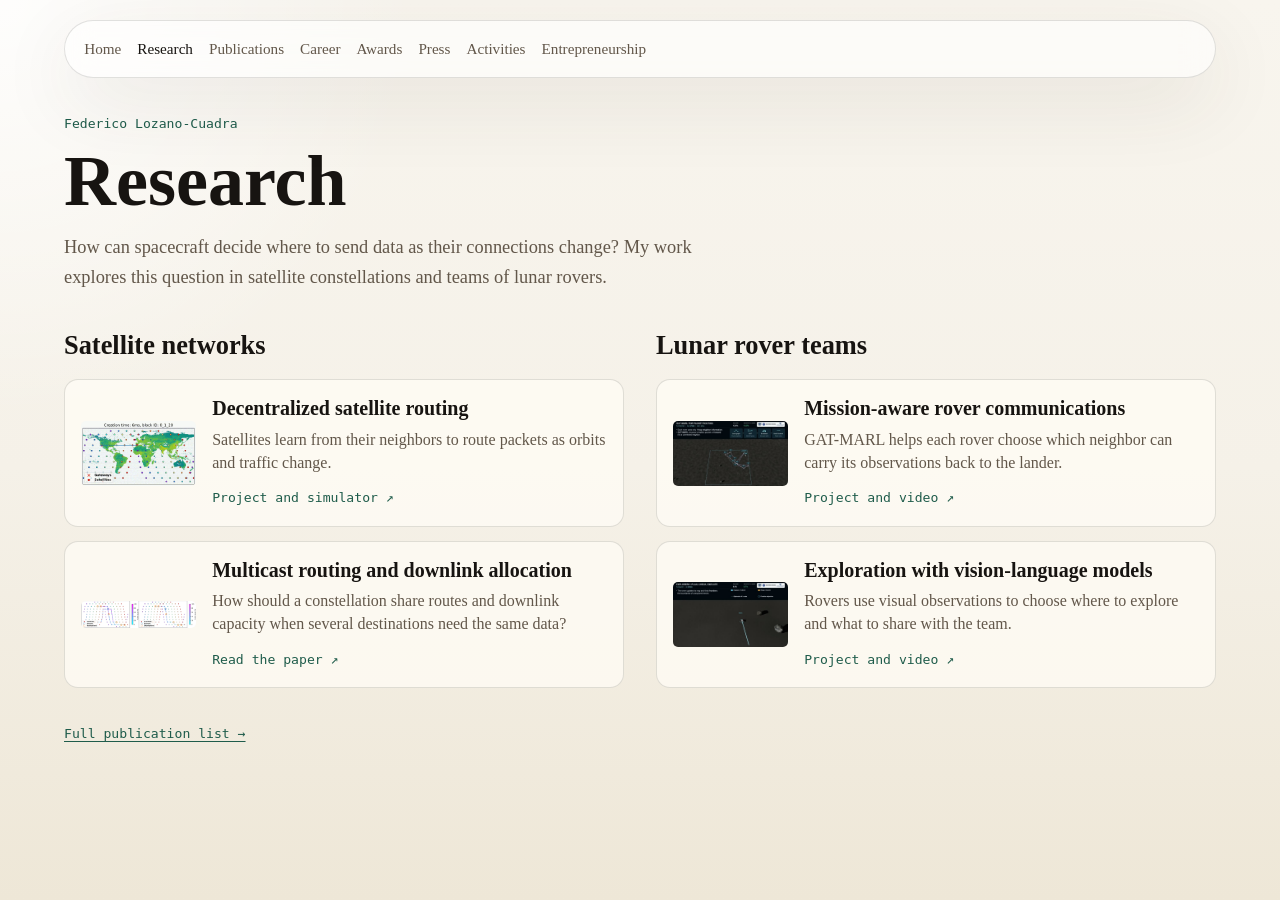
==== research/index.html @ 4770e58c "Publish a research overview linking satellite and lunar rover projects" ====
<!doctype html>
<html lang="en">
  <head>
    <meta charset="utf-8">
    <meta name="viewport" content="width=device-width, initial-scale=1">
    <title>Research · Federico Lozano-Cuadra</title>
    <meta name="description" content="Satellite routing and autonomous lunar rover exploration. Explore research projects, mission demonstrations, and papers by Federico Lozano-Cuadra and collaborators.">
    <link rel="icon" href="../resources/favicon.svg" type="image/svg+xml">
    <link rel="stylesheet" href="../styles.css">
    <link rel="stylesheet" href="research.css">
  </head>
  <body>
    <div class="page-shell">
      <header class="site-header">
        <nav class="site-nav" aria-label="Primary navigation">
          <a href="../">Home</a>
          <a href="./" aria-current="page">Research</a>
          <a href="../#publications">Publications</a>
          <a href="../career.html">Career</a>
          <a href="../awards.html">Awards</a>
          <a href="../press.html">Press</a>
          <a href="../activities.html">Activities</a>
          <a href="../entrepreneurship.html">Entrepreneurship</a>
        </nav>
      </header>
      <main class="overview">
        <header class="overview-heading">
          <a class="byline" href="../">Federico Lozano-Cuadra</a>
          <h1>Research</h1>
          <p>How can spacecraft decide where to send data as their connections change? My work explores this question in satellite constellations and teams of lunar rovers.</p>
        </header>
        <div class="topics">
          <section aria-labelledby="satellite-networks">
            <h2 id="satellite-networks">Satellite networks</h2>
            <ul class="projects">
              <li>
                <a class="project" href="tcom/">
                  <img src="tcom/assets/poster.jpg" alt="">
                  <div>
                    <h3>Decentralized satellite routing</h3>
                    <p>Satellites learn from their neighbors to route packets as orbits and traffic change.</p>
                    <span class="destination">Project and simulator <span aria-hidden="true">↗</span></span>
                  </div>
                </a>
              </li>
              <li>
                <a class="project" href="https://onlinelibrary.wiley.com/doi/abs/10.1002/sat.70086">
                  <img src="../resources/research/multicast-shortest-path-vs-steiner-tree.png" alt="">
                  <div>
                    <h3>Multicast routing and downlink allocation</h3>
                    <p>How should a constellation share routes and downlink capacity when several destinations need the same data?</p>
                    <span class="destination">Read the paper <span aria-hidden="true">↗</span></span>
                  </div>
                </a>
              </li>
            </ul>
          </section>
          <section aria-labelledby="lunar-rovers">
            <h2 id="lunar-rovers">Lunar rover teams</h2>
            <ul class="projects">
              <li>
                <a class="project" href="gatmarl/">
                  <img src="routing.jpg" alt="">
                  <div>
                    <h3>Mission-aware rover communications</h3>
                    <p>GAT-MARL helps each rover choose which neighbor can carry its observations back to the lander.</p>
                    <span class="destination">Project and video <span aria-hidden="true">↗</span></span>
                  </div>
                </a>
              </li>
              <li>
                <a class="project" href="fms/">
                  <img src="fms.jpg" alt="">
                  <div>
                    <h3>Exploration with vision-language models</h3>
                    <p>Rovers use visual observations to choose where to explore and what to share with the team.</p>
                    <span class="destination">Project and video <span aria-hidden="true">↗</span></span>
                  </div>
                </a>
              </li>
            </ul>
          </section>
        </div>
        <footer><a href="../#publications">Full publication list →</a></footer>
      </main>
    </div>
  </body>
</html>
---- styles.css ----
:root {
  --bg: #f5f1e8;
  --bg-soft: rgba(255, 255, 255, 0.56);
  --panel: rgba(255, 252, 246, 0.74);
  --line: rgba(47, 42, 35, 0.14);
  --text: #171411;
  --muted: #62574a;
  --accent: #1f5c4b;
  --accent-soft: rgba(31, 92, 75, 0.1);
  --shadow: 0 24px 80px rgba(72, 59, 42, 0.09);
  --radius: 28px;
  --content-width: 72rem;
  --timeline-logo-size: 5.25rem;
  --timeline-logo-gap: 0.5rem;
  --timeline-date-width: calc(var(--timeline-logo-size) * 2 + var(--timeline-logo-gap));
}

*,
*::before,
*::after {
  box-sizing: border-box;
}

html {
  scroll-behavior: smooth;
}

body {
  margin: 0;
  min-height: 100vh;
  background:
    radial-gradient(circle at top left, rgba(255, 255, 255, 0.85), transparent 26rem),
    linear-gradient(180deg, #f8f5ee 0%, var(--bg) 52%, #eee7d7 100%);
  color: var(--text);
  font-family: "Iowan Old Style", "Palatino Linotype", "URW Palladio L",
    "Book Antiqua", Georgia, serif;
  line-height: 1.6;
}

a {
  color: inherit;
  text-decoration: none;
}

p,
h1,
h2,
h3,
ul {
  margin: 0;
}

ul {
  padding: 0;
  list-style: none;
}

.ambient {
  position: fixed;
  border-radius: 999px;
  filter: blur(10px);
  opacity: 0.55;
  pointer-events: none;
  z-index: 0;
}

.ambient-left {
  top: 5rem;
  left: -6rem;
  width: 16rem;
  height: 16rem;
  background: rgba(31, 92, 75, 0.16);
}

.ambient-right {
  right: -6rem;
  bottom: 8rem;
  width: 20rem;
  height: 20rem;
  background: rgba(215, 166, 97, 0.18);
}

.page-shell {
  position: relative;
  z-index: 1;
  width: min(calc(100% - 2rem), var(--content-width));
  margin: 0 auto;
  padding: 1.25rem 0 3rem;
}

.site-header,
.site-footer,
.panel,
.card {
  backdrop-filter: blur(14px);
}

.site-header {
  display: flex;
  flex-wrap: wrap;
  align-items: center;
  justify-content: space-between;
  gap: 1rem;
  margin-bottom: 2rem;
  padding: 1rem 1.2rem;
  background: var(--bg-soft);
  border: 1px solid var(--line);
  border-radius: 999px;
  box-shadow: var(--shadow);
  animation: rise 600ms ease both;
}

.site-nav {
  display: flex;
  flex-wrap: wrap;
  gap: 1rem;
  color: var(--muted);
  font-size: 0.95rem;
  flex-shrink: 0;
}

.site-nav a,
.card a,
.link-list a,
.back-link {
  position: relative;
}

.site-nav a[aria-current="page"] {
  color: var(--text);
}

.site-nav a::after,
.card a::after,
.link-list a::after,
.back-link::after {
  content: "";
  position: absolute;
  left: 0;
  bottom: -0.1rem;
  width: 100%;
  height: 1px;
  background: currentColor;
  transform: scaleX(0);
  transform-origin: left;
  transition: transform 180ms ease;
}

.site-nav a:hover::after,
.card a:hover::after,
.link-list a:hover::after,
.back-link:hover::after {
  transform: scaleX(1);
}

main {
  display: grid;
  gap: 1.5rem;
}

.hero,
.panel,
.card,
.site-footer {
  border: 1px solid var(--line);
  border-radius: var(--radius);
  box-shadow: var(--shadow);
}

.hero {
  padding: 0;
  overflow: hidden;
  background: rgba(255, 252, 246, 0.92);
  animation: rise 720ms ease both;
}

.hero-banner {
  display: block;
  width: 100%;
  height: clamp(14rem, 48vh, 26rem);
  background-image: url("background.jpg");
  background-position: center center;
  background-repeat: no-repeat;
  background-size: cover;
  background-attachment: fixed;
}

.hero-identity {
  position: relative;
  z-index: 2;
  width: 100%;
  margin-top: clamp(-6.5rem, -15vh, -4.5rem);
  padding: clamp(3.5rem, 9vh, 5.5rem) clamp(2rem, 6vw, 5rem)
    clamp(0.75rem, 2vw, 1rem);
  background: linear-gradient(
    to bottom,
    rgba(255, 252, 246, 0) 0%,
    rgba(255, 252, 246, 0.55) 22%,
    rgba(255, 251, 245, 0.92) 58%,
    rgba(255, 252, 246, 0.98) 100%
  );
}

.hero-identity h1 {
  max-width: 52rem;
  text-shadow: 0 1px 18px rgba(255, 252, 246, 0.75);
}

.hero-identity .hero-subtitle {
  max-width: none;
  text-shadow: 0 1px 18px rgba(255, 252, 246, 0.75);
}

.hero-body {
  padding: 0 clamp(2rem, 6vw, 5rem) clamp(2rem, 6vw, 5rem);
  background:
    linear-gradient(135deg, rgba(255, 255, 255, 0.96), rgba(255, 249, 238, 0.94)),
    rgba(255, 252, 246, 0.98);
}


.eyebrow,
.section-label {
  margin-bottom: 0.9rem;
  color: var(--accent);
  font-family: "IBM Plex Mono", "SFMono-Regular", Consolas, monospace;
  font-size: 0.82rem;
  letter-spacing: 0.08em;
  text-transform: uppercase;
}

.hero h1 {
  max-width: none;
  font-size: clamp(1.7rem, 6.2vw, 4.9rem);
  font-weight: 600;
  line-height: 0.95;
  letter-spacing: -0.05em;
}

.hero-name {
  display: block;
  white-space: nowrap;
}

.hero-subtitle {
  margin-top: 0.65rem;
  margin-bottom: 0;
  color: var(--muted);
  font-size: clamp(1.15rem, 3vw, 2rem);
  font-weight: 500;
  line-height: 1.2;
  letter-spacing: -0.02em;
}

.intro {
  max-width: 42rem;
  margin-top: 1.6rem;
  color: var(--muted);
  font-size: 1.05rem;
}

.hero .intro {
  max-width: none;
}

.meta-line {
  margin-top: 1.25rem;
  color: var(--muted);
  font-family: "IBM Plex Mono", "SFMono-Regular", Consolas, monospace;
  font-size: 0.88rem;
}

.hero-affiliations {
  margin-top: 1.1rem;
}

.hero-social {
  margin-top: 1rem;
}

.hero-aside-text {
  color: var(--muted);
  line-height: 1.55;
}

.social-link-icon-only {
  gap: 0;
  padding: 0.5rem;
}

.social-link-logo {
  display: block;
  width: 1rem;
  height: 1rem;
  object-fit: contain;
}

.social-link-email {
  background: rgba(31, 92, 75, 0.09);
  border-color: rgba(31, 92, 75, 0.2);
}

.button {
  display: inline-flex;
  align-items: center;
  justify-content: center;
  min-height: 3rem;
  padding: 0.8rem 1.2rem;
  border-radius: 999px;
  transition:
    transform 180ms ease,
    background-color 180ms ease,
    color 180ms ease,
    border-color 180ms ease;
}

.button:hover {
  transform: translateY(-1px);
}

.button-solid {
  background: var(--accent);
  color: #fdfaf4;
}

.button-ghost {
  border: 1px solid var(--line);
  background: rgba(255, 255, 255, 0.46);
}

.panel,
.card,
.site-footer {
  padding: 1.6rem;
  background: var(--panel);
  animation: rise 850ms ease both;
}

.section-heading {
  display: grid;
  gap: 0.25rem;
  margin-bottom: 1rem;
}

.section-heading-top {
  display: flex;
  flex-wrap: wrap;
  align-items: center;
  justify-content: space-between;
  gap: 0.75rem 1rem;
}

.section-heading-top .section-label {
  margin-bottom: 0;
}

.section-heading-link {
  display: inline-flex;
  align-items: center;
  gap: 0.45rem;
  padding: 0.38rem 0.7rem;
  border: 1px solid var(--line);
  border-radius: 999px;
  background: rgba(255, 255, 255, 0.56);
  color: var(--muted);
  font-family: "IBM Plex Mono", "SFMono-Regular", Consolas, monospace;
  font-size: 0.82rem;
  line-height: 1;
  transition:
    color 160ms ease,
    border-color 160ms ease,
    background 160ms ease,
    transform 160ms ease;
}

.section-heading-link:hover,
.section-heading-link:focus-visible {
  color: var(--text);
  border-color: rgba(31, 92, 75, 0.22);
  background: rgba(31, 92, 75, 0.08);
  transform: translateY(-1px);
}

.section-heading-link-icon-only {
  gap: 0;
  padding: 0.45rem;
}

.section-heading-link img {
  width: 1rem;
  height: 1rem;
  flex-shrink: 0;
}

.panel h2,
.card h3 {
  font-size: clamp(1.5rem, 3vw, 2.4rem);
  font-weight: 600;
  line-height: 1.05;
  letter-spacing: -0.03em;
}

.panel p,
.card p {
  max-width: 48rem;
  color: var(--muted);
}

.timeline {
  display: grid;
  gap: 1rem;
}

.timeline-item {
  display: grid;
  grid-template-columns: var(--timeline-date-width) minmax(0, 1fr);
  gap: 1.25rem;
  padding-top: 1rem;
  border-top: 1px solid var(--line);
}

.timeline-item:first-child,
.list-item:first-child {
  padding-top: 0;
  border-top: 0;
}

.timeline-period {
  color: var(--accent);
  font-family: "IBM Plex Mono", "SFMono-Regular", Consolas, monospace;
  font-size: 0.82rem;
  letter-spacing: 0.04em;
  white-space: nowrap;
}

.timeline-aside {
  display: flex;
  flex-direction: column;
  gap: 0.65rem;
}

.timeline-logos {
  display: flex;
  flex-wrap: wrap;
  gap: var(--timeline-logo-gap);
  align-items: center;
}

.timeline-logo-link {
  display: inline-flex;
  line-height: 0;
  border-radius: 0.5rem;
  transition:
    transform 180ms ease,
    box-shadow 180ms ease;
}

.timeline-logo-link:hover {
  transform: translateY(-1px);
}

.timeline-logo-link:focus-visible {
  outline: 2px solid var(--accent);
  outline-offset: 2px;
}

.timeline-logo {
  width: var(--timeline-logo-size);
  height: var(--timeline-logo-size);
  object-fit: contain;
  border-radius: 0.5rem;
  background: rgba(255, 255, 255, 0.56);
  padding: 0.35rem;
  border: 1px solid rgba(0, 0, 0, 0.06);
}

.entry-body {
  display: grid;
  gap: 0.3rem;
}

.entry-body h3,
.list-item h3 {
  font-size: 1.12rem;
  font-weight: 600;
  line-height: 1.25;
}

.entry-org {
  color: var(--muted);
  font-size: 0.92rem;
  font-weight: 500;
  line-height: 1.35;
}

.entry-role {
  color: var(--text);
}

.entry-body h3 a {
  position: relative;
  transition: color 160ms ease;
}

.entry-body h3 a:hover,
.entry-body h3 a:focus-visible {
  color: var(--accent);
}

.entry-grade {
  color: var(--muted);
  font-weight: 400;
}

.entry-location {
  color: var(--muted);
  font-size: 0.82rem;
  letter-spacing: 0.01em;
}

.entry-text,
.list-item p,
.muted {
  color: var(--muted);
}

.subsection {
  margin-top: 1.75rem;
  padding-top: 1.25rem;
  border-top: 1px solid var(--line);
}

.publication-groups {
  display: grid;
  gap: 1rem;
}

.publication-group {
  padding: 1rem 1.1rem 1.1rem;
  background: rgba(255, 255, 255, 0.44);
  border: 1px solid var(--line);
  border-left: 4px solid rgba(31, 92, 75, 0.28);
  border-radius: 20px;
}

.subsection-title {
  margin: 1.25rem 0 0.8rem;
  font-size: 1rem;
  font-weight: 600;
  line-height: 1.25;
}

.subsection-title:first-of-type {
  margin-top: 0;
}

.subsection-brand {
  display: flex;
  align-items: flex-start;
  gap: 1rem;
  margin-bottom: 1.1rem;
}

.section-heading + .subsection-brand {
  margin-top: 0.15rem;
}

.subsection-brand-copy {
  flex: 1;
  min-width: 0;
}

.subsection-brand .subsection-title {
  margin: 0 0 0.45rem;
}

.subsection-logo {
  width: 5.25rem;
  height: 5.25rem;
  flex-shrink: 0;
  object-fit: contain;
  border-radius: 0.5rem;
  background: rgba(255, 255, 255, 0.56);
  padding: 0.35rem;
  border: 1px solid rgba(0, 0, 0, 0.06);
}

.subsection-block + .subsection-block {
  margin-top: 1.35rem;
  padding-top: 1.15rem;
  border-top: 1px solid var(--line);
}

.subsection-block-title {
  margin: 0 0 0.85rem;
  font-size: 0.95rem;
  font-weight: 600;
  line-height: 1.25;
}

.reviewer-venues {
  display: grid;
  grid-template-columns: repeat(3, minmax(0, 1fr));
  gap: 0.55rem 1.35rem;
  margin: 0;
  padding: 0;
  list-style: none;
}

.reviewer-venues li {
  position: relative;
  padding-left: 0.95rem;
  color: var(--muted);
  font-size: 0.95rem;
  line-height: 1.45;
}

.reviewer-venues li::before {
  content: "·";
  position: absolute;
  left: 0;
  color: var(--accent);
  font-weight: 700;
}

.press-grid {
  display: grid;
  gap: 1rem;
}

.press-panel::after {
  content: "";
  display: block;
  clear: both;
}

.press-feature {
  float: right;
  width: 39%;
  margin: 0 0 1.75rem 2rem;
  overflow: hidden;
  border: 1px solid var(--line);
  border-radius: 18px;
  background: #fffcf6;
  box-shadow: 0 12px 32px rgba(72, 59, 42, 0.1);
}

.press-feature-image,
.press-feature-image img {
  display: block;
  width: 100%;
}

.press-feature-image img {
  height: auto;
}

.press-feature-copy {
  display: grid;
  gap: 0.65rem;
  padding: 1.25rem;
}

.press-feature-copy h3 {
  font-size: clamp(1.3rem, 2.2vw, 1.7rem);
  line-height: 1.2;
  font-weight: 600;
}

.press-feature-link {
  color: var(--accent);
  font-size: 0.9rem;
}

.press-feature a:hover,
.press-feature a:focus-visible {
  color: var(--accent);
  text-decoration: underline;
  text-underline-offset: 0.2em;
}

.press-panel .press-grid {
  display: block;
}

.press-panel .press-item + .press-item {
  margin-top: 1rem;
}

@media (min-width: 901px) {
  .press-panel .timeline-item {
    grid-template-columns: 7rem minmax(0, 1fr);
    gap: 1rem;
  }

  .press-panel .press-entry {
    grid-template-columns: minmax(5rem, 7rem) minmax(0, 1fr);
  }
}

@media (max-width: 900px) {
  .press-feature {
    float: none;
    width: 100%;
    max-width: 30rem;
    margin: 0 0 1.75rem;
  }
}

.press-category {
  display: inline-flex;
  flex-direction: column;
  align-items: center;
  gap: 0.25rem;
  padding: 0.4rem 0.35rem;
  border-radius: 0.5rem;
  background: var(--accent-soft);
  color: var(--muted);
  font-family: "IBM Plex Mono", "SFMono-Regular", Consolas, monospace;
  font-size: 0.72rem;
  letter-spacing: 0.04em;
  text-transform: uppercase;
  line-height: 1.2;
  text-align: center;
}

.press-category img {
  display: block;
  flex: 0 0 auto;
  opacity: 0.92;
}

.press-grid .timeline-logos {
  width: var(--timeline-logo-size);
}

.timeline-aside .press-category {
  width: var(--timeline-logo-size);
  margin: -0.35rem 0 0;
  box-sizing: border-box;
}

.press-outlet {
  color: var(--muted);
  font-family: "IBM Plex Mono", "SFMono-Regular", Consolas, monospace;
  font-size: 0.82rem;
  letter-spacing: 0.04em;
}

.press-entry {
  display: grid;
  grid-template-columns: minmax(7rem, 9.5rem) minmax(0, 1fr);
  gap: 1rem;
  margin-top: 0.35rem;
}

.press-media {
  display: block;
  overflow: hidden;
  border: 1px solid var(--line);
  border-radius: calc(var(--radius) - 16px);
  aspect-ratio: 4 / 3;
  background: rgba(255, 255, 255, 0.42);
  transition: opacity 160ms ease;
}

.press-media:hover,
.press-media:focus-visible {
  opacity: 0.92;
}

.press-media img {
  display: block;
  width: 100%;
  height: 100%;
  object-fit: cover;
}

.press-copy {
  display: grid;
  gap: 0.3rem;
  align-content: start;
}

.press-copy h3 {
  font-size: 1.05rem;
  font-weight: 600;
  line-height: 1.25;
}

.press-copy h3 a {
  transition: color 160ms ease;
}

.press-copy h3 a:hover,
.press-copy h3 a:focus-visible {
  color: var(--accent);
}

.press-related {
  color: var(--muted);
  font-size: 0.88rem;
}

.press-related a {
  color: var(--text);
}

.entry-text a {
  color: var(--text);
  transition: color 160ms ease;
}

.entry-text a:hover,
.entry-text a:focus-visible {
  color: var(--accent);
}

.publication-group .subsection-title {
  margin: 0 0 0.9rem;
}

.publication-group .list-stack {
  gap: 0.75rem;
}

.publication-group .list-item {
  padding-top: 0.75rem;
}

.publication-group .list-item p {
  color: var(--muted);
}

.author-self {
  color: var(--accent);
  font-weight: 600;
}

.publication-links {
  display: flex;
  flex-wrap: wrap;
  gap: 0.55rem;
  margin-top: 0.8rem;
}

.publication-link {
  display: inline-flex;
  align-items: center;
  gap: 0.42rem;
  padding: 0.3rem 0.55rem 0.3rem 0.38rem;
  border: 1px solid var(--line);
  border-radius: 999px;
  background: rgba(255, 255, 255, 0.56);
  color: var(--muted);
  font-family: "IBM Plex Mono", "SFMono-Regular", Consolas, monospace;
  font-size: 0.74rem;
  line-height: 1;
  transition:
    border-color 180ms ease,
    background 180ms ease,
    color 180ms ease,
    transform 180ms ease;
}

.publication-link:hover {
  color: var(--text);
  border-color: rgba(31, 92, 75, 0.22);
  background: rgba(31, 92, 75, 0.08);
  transform: translateY(-1px);
}

.publication-link-icon-only {
  gap: 0;
  padding: 0.28rem;
}

.publication-link-icon {
  display: inline-flex;
  align-items: center;
  justify-content: center;
  min-width: 1.25rem;
  height: 1.25rem;
  padding: 0 0.28rem;
  border-radius: 999px;
  background: rgba(31, 92, 75, 0.1);
  color: var(--accent);
  flex-shrink: 0;
}

.publication-link[data-kind="ieee"] .publication-link-icon {
  background: rgba(15, 97, 179, 0.12);
  color: #0f61b3;
}

.publication-link[data-kind="wiley"] .publication-link-icon {
  background: rgba(0, 82, 100, 0.12);
  color: #005264;
}

.publication-link[data-kind="arxiv"] .publication-link-icon {
  background: rgba(179, 55, 40, 0.12);
  color: #b33728;
}

.publication-link[data-kind="github"] .publication-link-icon {
  background: rgba(36, 41, 47, 0.1);
  color: #24292f;
}

.publication-link[data-kind="scholar"] .publication-link-icon {
  background: rgba(31, 92, 75, 0.08);
  padding: 0.12rem;
}

.publication-link[data-kind="press"] .publication-link-icon {
  background: rgba(255, 255, 255, 0.72);
  padding: 0 0.12rem;
}

.publication-link-logo {
  display: block;
  width: 0.82rem;
  height: 0.82rem;
  object-fit: contain;
}

.publication-link[data-kind="linkedin"] .publication-link-icon {
  background: rgba(10, 102, 194, 0.12);
  color: #0a66c2;
}

.publication-link[data-kind="web"] .publication-link-icon {
  background: rgba(31, 92, 75, 0.1);
  padding: 0 0.12rem;
}

.entry-body .publication-links {
  margin-top: 0.65rem;
}

.publication-link-icon svg {
  width: 0.82rem;
  height: 0.82rem;
  fill: currentColor;
}

.publication-link-mark {
  font-size: 0.48rem;
  font-weight: 700;
  letter-spacing: 0.04em;
  text-transform: none;
  white-space: nowrap;
}

.feature-grid,
.split-grid {
  display: grid;
  gap: 1.5rem;
}

.feature-grid {
  grid-template-columns: repeat(2, minmax(0, 1fr));
}

.split-grid {
  grid-template-columns: repeat(2, minmax(0, 1fr));
}

.card {
  display: grid;
  gap: 1rem;
  align-content: start;
  min-height: 14rem;
}

.card a,
.link-list a,
.back-link {
  width: fit-content;
  color: var(--text);
  font-family: "IBM Plex Mono", "SFMono-Regular", Consolas, monospace;
  font-size: 0.92rem;
}

.list-stack {
  display: grid;
  gap: 0.9rem;
}

.list-stack + .subsection-block {
  margin-top: 1.35rem;
  padding-top: 1.15rem;
  border-top: 1px solid var(--line);
}

.research-stack {
  display: grid;
  gap: 1.5rem;
}

.research-item {
  display: grid;
  gap: 0.85rem;
  padding-top: 1.2rem;
  border-top: 1px solid var(--line);
}

.research-item h3 {
  font-size: clamp(1.15rem, 2.2vw, 1.55rem);
  font-weight: 600;
  line-height: 1.15;
  letter-spacing: -0.02em;
}

.research-item p {
  max-width: none;
  color: var(--muted);
}

.research-item-featured {
  grid-template-columns: minmax(0, 1fr) minmax(0, 1.05fr);
  align-items: start;
  gap: 1.5rem;
}

.research-item-copy {
  display: grid;
  gap: 0.85rem;
}

.research-repo-card {
  display: flex;
  align-items: flex-start;
  gap: 0.85rem;
  padding: 0.95rem 1.05rem;
  border: 1px solid rgba(255, 247, 235, 0.08);
  border-radius: calc(var(--radius) - 14px);
  background:
    linear-gradient(145deg, rgba(255, 255, 255, 0.04), transparent 42%),
    #2a241c;
  color: #f6f0e6;
  box-shadow: 0 14px 36px rgba(23, 20, 17, 0.18);
  transition:
    transform 160ms ease,
    box-shadow 160ms ease,
    border-color 160ms ease;
}

.research-repo-card:hover,
.research-repo-card:focus-visible {
  transform: translateY(-1px);
  border-color: rgba(255, 247, 235, 0.16);
  box-shadow: 0 18px 42px rgba(23, 20, 17, 0.24);
}

.research-repo-card-logo {
  width: 1.45rem;
  height: 1.45rem;
  flex-shrink: 0;
  margin-top: 0.08rem;
  display: block;
}

.research-repo-card-body {
  display: grid;
  gap: 0.45rem;
  min-width: 0;
}

.research-repo-card-name {
  color: inherit;
  font-family: "IBM Plex Mono", "SFMono-Regular", Consolas, monospace;
  font-size: 0.88rem;
  line-height: 1.35;
  word-break: break-word;
}

.research-repo-card .repo-stats {
  color: rgba(246, 240, 230, 0.68);
}

.repo-stats {
  display: flex;
  align-items: center;
  gap: 0.65rem;
  margin: 0;
  color: var(--muted);
  font-family: "IBM Plex Mono", "SFMono-Regular", Consolas, monospace;
  font-size: 0.82rem;
}

.repo-stat {
  display: inline-flex;
  align-items: center;
  gap: 0.35rem;
}

.repo-stat-icon {
  width: 0.95rem;
  height: 0.95rem;
  flex-shrink: 0;
  display: block;
}

.repo-stat-sep {
  opacity: 0.55;
}

.research-media {
  margin: 0;
  overflow: hidden;
  border: 1px solid var(--line);
  border-radius: calc(var(--radius) - 10px);
  background: rgba(255, 255, 255, 0.42);
  box-shadow: 0 16px 40px rgba(72, 59, 42, 0.08);
}

.research-media a {
  display: block;
  color: inherit;
  text-decoration: none;
  transition: opacity 160ms ease;
}

.research-media a:hover,
.research-media a:focus-visible {
  opacity: 0.92;
}

.research-media img,
.research-media video {
  display: block;
  width: 100%;
  height: auto;
}

.research-media video {
  aspect-ratio: 64 / 37;
  background: #171411;
}

.research-media-wide {
  width: 100%;
}

.list-item {
  padding-top: 0.9rem;
  border-top: 1px solid var(--line);
}

.pill-list {
  display: flex;
  flex-wrap: wrap;
  gap: 0.7rem;
}

.pill-list li {
  padding: 0.45rem 0.8rem;
  border: 1px solid var(--line);
  border-radius: 999px;
  background: rgba(255, 255, 255, 0.42);
  color: var(--text);
  font-family: "IBM Plex Mono", "SFMono-Regular", Consolas, monospace;
  font-size: 0.82rem;
}

.link-list {
  display: grid;
  gap: 0.7rem;
}

.site-footer {
  margin-top: 1.5rem;
  text-align: center;
  color: var(--muted);
}

.page-footer {
  margin-top: 0.6rem;
  padding: 0 0.15rem;
  color: var(--muted);
}

.page-footer .back-link {
  display: inline-flex;
  color: var(--muted);
  font-size: 0.82rem;
}

.site-footer-detailed {
  display: grid;
  gap: 1rem;
  text-align: left;
}

.footer-block {
  display: grid;
  gap: 0.9rem;
}

.footer-text {
  max-width: 42rem;
}

.footer-email a {
  color: var(--text);
  font-family: "IBM Plex Mono", "SFMono-Regular", Consolas, monospace;
  font-size: 0.92rem;
}

.social-links {
  display: flex;
  flex-wrap: wrap;
  gap: 0.85rem;
}

.social-link {
  display: inline-flex;
  align-items: center;
  gap: 0.55rem;
  padding: 0.45rem 0.75rem;
  border: 1px solid var(--line);
  border-radius: 999px;
  background: rgba(255, 255, 255, 0.42);
  font-family: "IBM Plex Mono", "SFMono-Regular", Consolas, monospace;
  font-size: 0.82rem;
  transition:
    transform 180ms ease,
    border-color 180ms ease,
    background-color 180ms ease;
}

.social-link:hover {
  transform: translateY(-1px);
  background: rgba(255, 255, 255, 0.62);
}

.social-icon {
  width: 1rem;
  height: 1rem;
  fill: currentColor;
  flex: 0 0 auto;
}

.social-icon text {
  fill: currentColor;
  font-family: "IBM Plex Mono", "SFMono-Regular", Consolas, monospace;
  font-size: 9px;
  font-weight: 700;
}

@keyframes rise {
  from {
    opacity: 0;
    transform: translateY(22px);
  }

  to {
    opacity: 1;
    transform: translateY(0);
  }
}

@media (max-width: 900px) {
  .feature-grid,
  .split-grid {
    grid-template-columns: 1fr;
  }
}

@media (max-width: 720px) {
  .page-shell {
    width: min(calc(100% - 1rem), var(--content-width));
    padding-top: 0.75rem;
  }

  .site-header {
    flex-direction: column;
    align-items: flex-start;
    border-radius: 1.5rem;
  }

  .site-nav {
    flex-wrap: wrap;
  }

  .hero h1 {
    max-width: none;
  }

  .hero-banner {
    background-attachment: scroll;
    height: clamp(12rem, 38vw, 18rem);
  }

  .hero-identity {
    margin-top: -3.5rem;
    padding: 2.75rem 1.25rem 0.5rem;
  }

  .hero-identity h1 {
    max-width: none;
  }

  .hero-identity .hero-subtitle {
    max-width: none;
  }

  .research-item-featured {
    grid-template-columns: 1fr;
  }

  .timeline-item {
    grid-template-columns: 1fr;
    gap: 0.5rem;
  }

  .reviewer-venues {
    grid-template-columns: 1fr;
  }

  .press-entry {
    grid-template-columns: 1fr;
  }

  .press-media {
    max-width: 16rem;
  }
}
---- research/research.css ----
.overview { gap: 2rem; }
.overview-heading { max-width: 48rem; }
.byline, .destination, .overview footer a {
  color: var(--accent);
  font-family: "IBM Plex Mono", monospace;
  font-size: .82rem;
}
.overview-heading h1 { font-size: clamp(2.8rem, 6vw, 4.5rem); line-height: 1.1; margin: .4rem 0 .75rem; }
.overview-heading p { max-width: 43rem; font-size: 1.15rem; color: var(--muted); }
.topics { display: grid; grid-template-columns: repeat(2, minmax(0, 1fr)); gap: 2rem; }
.topics h2 { font-size: 1.65rem; margin-bottom: .8rem; }
.projects { display: grid; gap: .85rem; }
.project {
  display: grid;
  grid-template-columns: clamp(6rem, 9vw, 8rem) 1fr;
  gap: 1rem;
  align-items: center;
  padding: 1rem;
  border: 1px solid var(--line);
  border-radius: 14px;
  background: var(--panel);
}
.project:hover, .project:focus-visible { border-color: var(--accent); background: #fffdf7; }
.project:focus-visible { outline: 2px solid var(--accent); outline-offset: 3px; }
.project img { display: block; width: 100%; height: auto; border-radius: 5px; }
.project h3 { margin: 0; font-size: 1.25rem; line-height: 1.2; }
.project p { margin: .45rem 0 .65rem; line-height: 1.45; color: var(--muted); }
.destination { display: inline-block; }
.overview footer a, .byline:hover { text-decoration: underline; text-underline-offset: .2em; }
@media (max-width: 800px) {
  .topics { grid-template-columns: 1fr; gap: 1.5rem; }
}
@media (max-width: 420px) {
  .project { grid-template-columns: 4.75rem 1fr; gap: .75rem; padding: .85rem; }
}
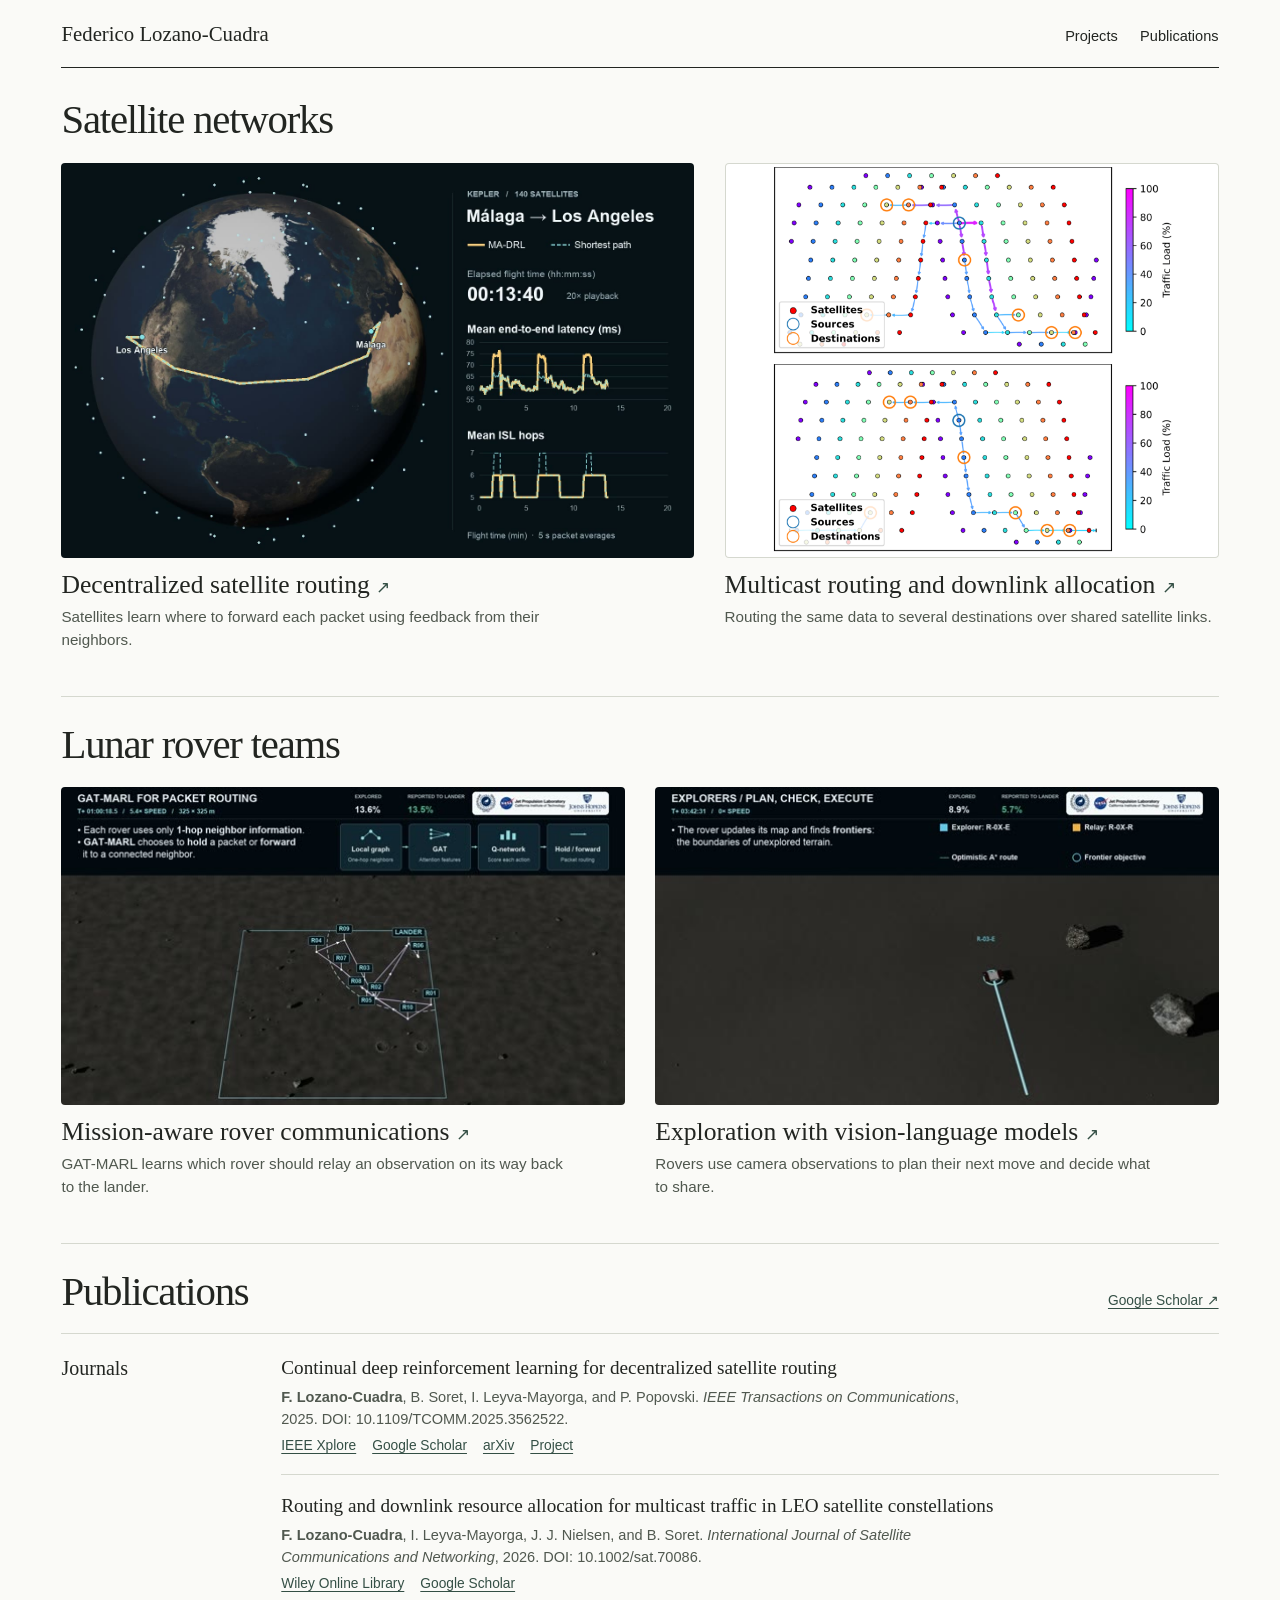
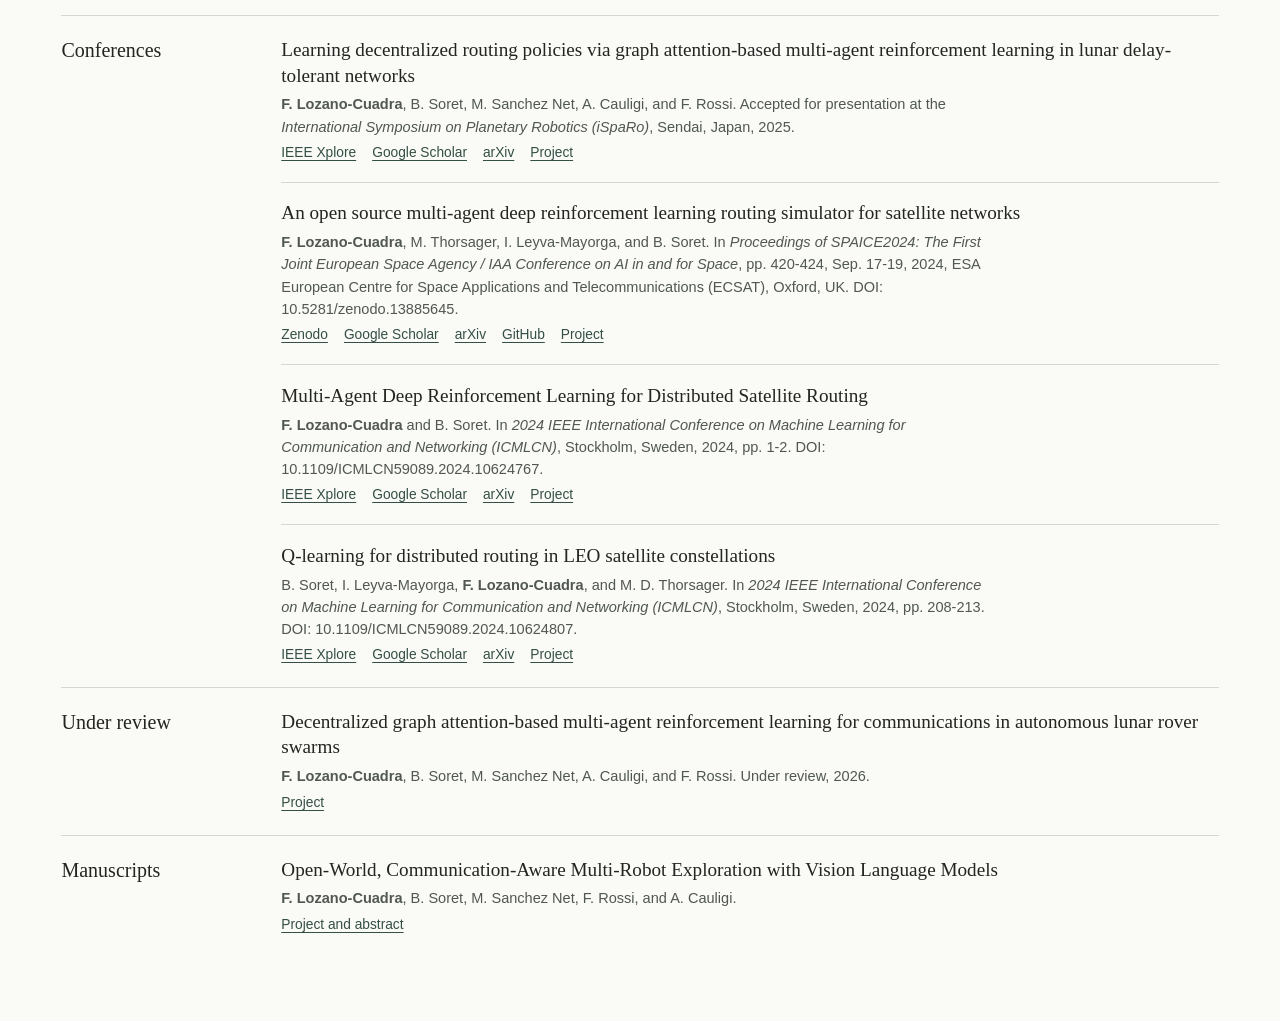
==== commit 528b4b0c: "Restore personal homepage and rebuild separate research portfolio with Kepler video" ====
--- a/research/index.html
+++ b/research/index.html
@@ -1,88 +1,108 @@
 <!doctype html>
 <html lang="en">
-  <head>
-    <meta charset="utf-8">
-    <meta name="viewport" content="width=device-width, initial-scale=1">
-    <title>Research · Federico Lozano-Cuadra</title>
-    <meta name="description" content="Satellite routing and autonomous lunar rover exploration. Explore research projects, mission demonstrations, and papers by Federico Lozano-Cuadra and collaborators.">
-    <link rel="icon" href="../resources/favicon.svg" type="image/svg+xml">
-    <link rel="stylesheet" href="../styles.css">
-    <link rel="stylesheet" href="research.css">
-  </head>
-  <body>
-    <div class="page-shell">
-      <header class="site-header">
-        <nav class="site-nav" aria-label="Primary navigation">
-          <a href="../">Home</a>
-          <a href="./" aria-current="page">Research</a>
-          <a href="../#publications">Publications</a>
-          <a href="../career.html">Career</a>
-          <a href="../awards.html">Awards</a>
-          <a href="../press.html">Press</a>
-          <a href="../activities.html">Activities</a>
-          <a href="../entrepreneurship.html">Entrepreneurship</a>
-        </nav>
-      </header>
-      <main class="overview">
-        <header class="overview-heading">
-          <a class="byline" href="../">Federico Lozano-Cuadra</a>
-          <h1>Research</h1>
-          <p>How can spacecraft decide where to send data as their connections change? My work explores this question in satellite constellations and teams of lunar rovers.</p>
-        </header>
-        <div class="topics">
-          <section aria-labelledby="satellite-networks">
-            <h2 id="satellite-networks">Satellite networks</h2>
-            <ul class="projects">
-              <li>
-                <a class="project" href="tcom/">
-                  <img src="tcom/assets/poster.jpg" alt="">
-                  <div>
-                    <h3>Decentralized satellite routing</h3>
-                    <p>Satellites learn from their neighbors to route packets as orbits and traffic change.</p>
-                    <span class="destination">Project and simulator <span aria-hidden="true">↗</span></span>
-                  </div>
-                </a>
-              </li>
-              <li>
-                <a class="project" href="https://onlinelibrary.wiley.com/doi/abs/10.1002/sat.70086">
-                  <img src="../resources/research/multicast-shortest-path-vs-steiner-tree.png" alt="">
-                  <div>
-                    <h3>Multicast routing and downlink allocation</h3>
-                    <p>How should a constellation share routes and downlink capacity when several destinations need the same data?</p>
-                    <span class="destination">Read the paper <span aria-hidden="true">↗</span></span>
-                  </div>
-                </a>
-              </li>
-            </ul>
-          </section>
-          <section aria-labelledby="lunar-rovers">
-            <h2 id="lunar-rovers">Lunar rover teams</h2>
-            <ul class="projects">
-              <li>
-                <a class="project" href="gatmarl/">
-                  <img src="routing.jpg" alt="">
-                  <div>
-                    <h3>Mission-aware rover communications</h3>
-                    <p>GAT-MARL helps each rover choose which neighbor can carry its observations back to the lander.</p>
-                    <span class="destination">Project and video <span aria-hidden="true">↗</span></span>
-                  </div>
-                </a>
-              </li>
-              <li>
-                <a class="project" href="fms/">
-                  <img src="fms.jpg" alt="">
-                  <div>
-                    <h3>Exploration with vision-language models</h3>
-                    <p>Rovers use visual observations to choose where to explore and what to share with the team.</p>
-                    <span class="destination">Project and video <span aria-hidden="true">↗</span></span>
-                  </div>
-                </a>
-              </li>
-            </ul>
-          </section>
-        </div>
-        <footer><a href="../#publications">Full publication list →</a></footer>
-      </main>
-    </div>
-  </body>
+<head>
+  <meta charset="utf-8">
+  <meta name="viewport" content="width=device-width, initial-scale=1">
+  <title>Research · Federico Lozano-Cuadra</title>
+  <meta name="description" content="Projects and publications on satellite routing and lunar rover exploration by Federico Lozano-Cuadra and collaborators.">
+  <link rel="icon" href="../resources/favicon.svg" type="image/svg+xml">
+  <link rel="stylesheet" href="research.css?v=portfolio">
+</head>
+<body>
+  <header class="masthead">
+    <a class="name" href="../">Federico Lozano-Cuadra</a>
+    <nav aria-label="On this page"><a href="#projects">Projects</a><a href="#publications">Publications</a></nav>
+  </header>
+  <main>
+    <h1 class="sr-only">Research projects and publications</h1>
+    <section id="projects" aria-label="Projects">
+      <h2>Satellite networks</h2>
+      <div class="projects satellite">
+        <a class="project" href="tcom/">
+          <img class="frame" src="tcom/assets/poster.jpg?v=kepler" alt="The Málaga–Los Angeles route across a moving Kepler constellation, with latency and hop-count traces." width="1440" height="900">
+          <h3>Decentralized satellite routing <span aria-hidden="true">↗</span></h3>
+          <p>Satellites learn where to forward each packet using feedback from their neighbors.</p>
+        </a>
+        <a class="project" href="https://onlinelibrary.wiley.com/doi/abs/10.1002/sat.70086">
+          <div class="plots">
+            <img src="shortest-path.webp" alt="Shortest paths from a source to multiple destinations in the mesh." width="1280" height="606">
+            <img src="steiner-tree.webp" alt="The same destinations connected by a shared Steiner tree." width="1280" height="606">
+          </div>
+          <h3>Multicast routing and downlink allocation <span aria-hidden="true">↗</span></h3>
+          <p>Routing the same data to several destinations over shared satellite links.</p>
+        </a>
+      </div>
+      <h2>Lunar rover teams</h2>
+      <div class="projects lunar">
+        <a class="project" href="gatmarl/">
+          <img class="frame" src="routing.jpg" alt="A rover swarm relays data across the lunar surface." width="560" height="315" loading="lazy">
+          <h3>Mission-aware rover communications <span aria-hidden="true">↗</span></h3>
+          <p>GAT-MARL learns which rover should relay an observation on its way back to the lander.</p>
+        </a>
+        <a class="project" href="fms/">
+          <img class="frame" src="fms.jpg" alt="Rovers exploring lunar terrain in the vision-language model simulation." width="560" height="315" loading="lazy">
+          <h3>Exploration with vision-language models <span aria-hidden="true">↗</span></h3>
+          <p>Rovers use camera observations to plan their next move and decide what to share.</p>
+        </a>
+      </div>
+    </section>
+    <section id="publications" aria-labelledby="papers-title">
+      <div class="section-head"><h2 id="papers-title">Publications</h2><a href="https://scholar.google.com/citations?user=6PZm2aYAAAAJ">Google Scholar ↗</a></div>
+      <section class="group"><h3>Journals</h3>
+        <ul>
+          <li>
+            <h4>Continual deep reinforcement learning for decentralized satellite routing</h4>
+            <p><span class="author-self">F. Lozano-Cuadra</span>, B. Soret, I. Leyva-Mayorga, and P. Popovski. <em>IEEE Transactions on Communications</em>, 2025. DOI: 10.1109/TCOMM.2025.3562522.</p>
+            <div class="links"><a href="https://doi.org/10.1109/TCOMM.2025.3562522">IEEE Xplore</a><a href="https://scholar.google.com/citations?view_op=view_citation&amp;hl=en&amp;user=6PZm2aYAAAAJ&amp;citation_for_view=6PZm2aYAAAAJ:d1gkVwhDpl0C">Google Scholar</a><a href="https://arxiv.org/abs/2405.12308">arXiv</a><a href="tcom/">Project</a></div>
+          </li>
+          <li>
+            <h4>Routing and downlink resource allocation for multicast traffic in LEO satellite constellations</h4>
+            <p><span class="author-self">F. Lozano-Cuadra</span>, I. Leyva-Mayorga, J. J. Nielsen, and B. Soret. <em>International Journal of Satellite Communications and Networking</em>, 2026. DOI: 10.1002/sat.70086.</p>
+            <div class="links"><a href="https://onlinelibrary.wiley.com/doi/abs/10.1002/sat.70086">Wiley Online Library</a><a href="https://scholar.google.com/citations?view_op=view_citation&amp;hl=es&amp;user=6PZm2aYAAAAJ&amp;citation_for_view=6PZm2aYAAAAJ:UeHWp8X0CEIC">Google Scholar</a></div>
+          </li>
+        </ul>
+      </section>
+      <section class="group"><h3>Conferences</h3>
+        <ul>
+          <li>
+            <h4>Learning decentralized routing policies via graph attention-based multi-agent reinforcement learning in lunar delay-tolerant networks</h4>
+            <p><span class="author-self">F. Lozano-Cuadra</span>, B. Soret, M. Sanchez Net, A. Cauligi, and F. Rossi. Accepted for presentation at the <em>International Symposium on Planetary Robotics (iSpaRo)</em>, Sendai, Japan, 2025.</p>
+            <div class="links"><a href="https://ieeexplore.ieee.org/document/11437303">IEEE Xplore</a><a href="https://scholar.google.com/citations?view_op=view_citation&amp;hl=en&amp;user=6PZm2aYAAAAJ&amp;citation_for_view=6PZm2aYAAAAJ:qjMakFHDy7sC">Google Scholar</a><a href="https://arxiv.org/abs/2510.20436">arXiv</a><a href="gatmarl/">Project</a></div>
+          </li>
+          <li>
+            <h4>An open source multi-agent deep reinforcement learning routing simulator for satellite networks</h4>
+            <p><span class="author-self">F. Lozano-Cuadra</span>, M. Thorsager, I. Leyva-Mayorga, and B. Soret. In <em>Proceedings of SPAICE2024: The First Joint European Space Agency / IAA Conference on AI in and for Space</em>, pp. 420-424, Sep. 17-19, 2024, ESA European Centre for Space Applications and Telecommunications (ECSAT), Oxford, UK. DOI: 10.5281/zenodo.13885645.</p>
+            <div class="links"><a href="https://doi.org/10.5281/zenodo.13885645">Zenodo</a><a href="https://scholar.google.com/citations?view_op=view_citation&amp;hl=en&amp;user=6PZm2aYAAAAJ&amp;citation_for_view=6PZm2aYAAAAJ:9yKSN-GCB0IC">Google Scholar</a><a href="https://arxiv.org/abs/2407.11047">arXiv</a><a href="https://github.com/SatCom-TELMA/MA-DRL_Routing_Simulator">GitHub</a><a href="tcom/">Project</a></div>
+          </li>
+          <li>
+            <h4>Multi-Agent Deep Reinforcement Learning for Distributed Satellite Routing</h4>
+            <p><span class="author-self">F. Lozano-Cuadra</span> and B. Soret. In <em>2024 IEEE International Conference on Machine Learning for Communication and Networking (ICMLCN)</em>, Stockholm, Sweden, 2024, pp. 1-2. DOI: 10.1109/ICMLCN59089.2024.10624767.</p>
+            <div class="links"><a href="https://doi.org/10.1109/ICMLCN59089.2024.10624767">IEEE Xplore</a><a href="https://scholar.google.com/citations?view_op=view_citation&amp;hl=en&amp;user=6PZm2aYAAAAJ&amp;citation_for_view=6PZm2aYAAAAJ:u-x6o8ySG0sC">Google Scholar</a><a href="https://arxiv.org/abs/2402.17666">arXiv</a><a href="tcom/">Project</a></div>
+          </li>
+          <li>
+            <h4>Q-learning for distributed routing in LEO satellite constellations</h4>
+            <p>B. Soret, I. Leyva-Mayorga, <span class="author-self">F. Lozano-Cuadra</span>, and M. D. Thorsager. In <em>2024 IEEE International Conference on Machine Learning for Communication and Networking (ICMLCN)</em>, Stockholm, Sweden, 2024, pp. 208-213. DOI: 10.1109/ICMLCN59089.2024.10624807.</p>
+            <div class="links"><a href="https://doi.org/10.1109/ICMLCN59089.2024.10624807">IEEE Xplore</a><a href="https://scholar.google.com/citations?view_op=view_citation&amp;hl=en&amp;user=6PZm2aYAAAAJ&amp;citation_for_view=6PZm2aYAAAAJ:u5HHmVD_uO8C">Google Scholar</a><a href="https://arxiv.org/abs/2306.01346">arXiv</a><a href="tcom/">Project</a></div>
+          </li>
+        </ul>
+      </section>
+      <section class="group"><h3>Under review</h3>
+        <ul>
+          <li>
+            <h4>Decentralized graph attention-based multi-agent reinforcement learning for communications in autonomous lunar rover swarms</h4>
+            <p><span class="author-self">F. Lozano-Cuadra</span>, B. Soret, M. Sanchez Net, A. Cauligi, and F. Rossi. Under review, 2026.</p>
+            <div class="links"><a href="gatmarl/">Project</a></div>
+          </li>
+        </ul>
+      </section>
+      <section class="group"><h3>Manuscripts</h3>
+        <ul><li>
+          <h4>Open-World, Communication-Aware Multi-Robot Exploration with Vision Language Models</h4>
+          <p><span class="author-self">F. Lozano-Cuadra</span>, B. Soret, M. Sanchez Net, F. Rossi, and A. Cauligi.</p>
+          <div class="links"><a href="fms/">Project and abstract</a></div>
+        </li></ul>
+      </section>
+    </section>
+  </main>
+</body>
 </html>
--- a/research/research.css
+++ b/research/research.css
@@ -1,35 +1,75 @@
-.overview { gap: 2rem; }
-.overview-heading { max-width: 48rem; }
-.byline, .destination, .overview footer a {
-  color: var(--accent);
-  font-family: "IBM Plex Mono", monospace;
-  font-size: .82rem;
+:root {
+  color-scheme: light;
+  --ink: #222521;
+  --muted: #50584f;
+  --rule: #d5d8cf;
+  --link: #344f45;
+  --serif: "Iowan Old Style", "Palatino Linotype", Palatino, Georgia, serif;
 }
-.overview-heading h1 { font-size: clamp(2.8rem, 6vw, 4.5rem); line-height: 1.1; margin: .4rem 0 .75rem; }
-.overview-heading p { max-width: 43rem; font-size: 1.15rem; color: var(--muted); }
-.topics { display: grid; grid-template-columns: repeat(2, minmax(0, 1fr)); gap: 2rem; }
-.topics h2 { font-size: 1.65rem; margin-bottom: .8rem; }
-.projects { display: grid; gap: .85rem; }
-.project {
-  display: grid;
-  grid-template-columns: clamp(6rem, 9vw, 8rem) 1fr;
-  gap: 1rem;
+* { box-sizing: border-box; }
+html { scroll-padding-top: 1rem; }
+body {
+  margin: 0 auto;
+  max-width: 1280px;
+  padding: 0 clamp(18px, 4.8vw, 66px) 64px;
+  background: #fafaf7;
+  color: var(--ink);
+  font: 1rem/1.52 -apple-system, BlinkMacSystemFont, "Segoe UI", sans-serif;
+}
+a { color: var(--link); text-underline-offset: .22em; }
+a:focus-visible { outline: 2px solid currentColor; outline-offset: 5px; }
+.masthead, .masthead nav, .section-head { display: flex; align-items: baseline; }
+.masthead, .section-head { justify-content: space-between; gap: 1rem; }
+.masthead {
+  padding: 1.2rem 0;
+  border-bottom: 1px solid var(--ink);
+  flex-wrap: wrap;
+}
+.name { font: 1.3rem/1.4 var(--serif); }
+.masthead a { color: inherit; text-decoration: none; }
+.masthead nav { gap: 1.4rem; font-size: .91rem; }
+.masthead a:hover, .project:hover h3 { text-decoration: underline; }
+.sr-only { position: absolute; width: 1px; height: 1px; overflow: hidden; clip-path: inset(50%); }
+h2, h3, h4, p { margin: 0; }
+h2 { font: 500 clamp(1.8rem, 3.2vw, 2.55rem)/1.15 var(--serif); letter-spacing: -.03em; }
+#projects > h2 { margin: 1.8rem 0 1.15rem; }
+#projects > .projects + h2, #publications { margin-top: 2.8rem; border-top: 1px solid var(--rule); padding-top: 1.55rem; }
+.projects { display: grid; gap: clamp(18px, 2.4vw, 34px); }
+.satellite { grid-template-columns: 1.28fr 1fr; }
+.lunar { grid-template-columns: repeat(2, minmax(0, 1fr)); }
+.project { min-width: 0; color: inherit; text-decoration: none; }
+.frame, .plots { display: block; width: 100%; border-radius: 4px; }
+.frame { height: auto; background: #0c1417; }
+.plots {
+  aspect-ratio: 2 / 1.6;
+  background: white;
+  box-shadow: inset 0 0 0 1px var(--rule);
+  display: flex;
+  flex-direction: column;
+  justify-content: center;
   align-items: center;
-  padding: 1rem;
-  border: 1px solid var(--line);
-  border-radius: 14px;
-  background: var(--panel);
+  gap: 2%;
 }
-.project:hover, .project:focus-visible { border-color: var(--accent); background: #fffdf7; }
-.project:focus-visible { outline: 2px solid var(--accent); outline-offset: 3px; }
-.project img { display: block; width: 100%; height: auto; border-radius: 5px; }
-.project h3 { margin: 0; font-size: 1.25rem; line-height: 1.2; }
-.project p { margin: .45rem 0 .65rem; line-height: 1.45; color: var(--muted); }
-.destination { display: inline-block; }
-.overview footer a, .byline:hover { text-decoration: underline; text-underline-offset: .2em; }
-@media (max-width: 800px) {
-  .topics { grid-template-columns: 1fr; gap: 1.5rem; }
+.plots img { display: block; width: 81%; height: auto; }
+.project h3 { margin: .78rem 0 .28rem; font: 500 clamp(1.22rem, 2vw, 1.65rem)/1.18 var(--serif); }
+.project h3 span { font: .68em/1 sans-serif; white-space: nowrap; color: var(--link); }
+.project p { max-width: 60ch; color: var(--muted); font-size: .95rem; }
+.section-head { margin-bottom: 1.1rem; flex-wrap: wrap; }
+.section-head a, .links a { font-size: .86rem; }
+.group { display: grid; grid-template-columns: minmax(7.2rem, 19%) 1fr; border-top: 1px solid var(--rule); padding: 1.3rem 0; }
+.group > h3 { font: 500 1.25rem/1.3 var(--serif); }
+.group ul { list-style: none; margin: 0; padding: 0; }
+.group li + li { margin-top: 1.1rem; border-top: 1px solid var(--rule); padding-top: 1.1rem; }
+.group h4 { font: 500 1.2rem/1.32 var(--serif); }
+.group p { margin: .35rem 0; max-width: 88ch; color: var(--muted); font-size: .91rem; }
+.author-self { font-weight: 600; }
+.links { display: flex; gap: .3rem 1rem; flex-wrap: wrap; }
+@media (max-width: 700px) {
+  .projects, .group { grid-template-columns: 1fr; }
+  .projects { gap: 1.75rem; }
+  .plots { aspect-ratio: auto; padding: .6rem 0; gap: .4rem; }
+  .plots img { width: 94%; }
+  .group > h3 { margin-bottom: .85rem; }
+  .masthead { gap: .55rem 1rem; }
+  .masthead nav { gap: .9rem; }
 }
-@media (max-width: 420px) {
-  .project { grid-template-columns: 4.75rem 1fr; gap: .75rem; padding: .85rem; }
-}
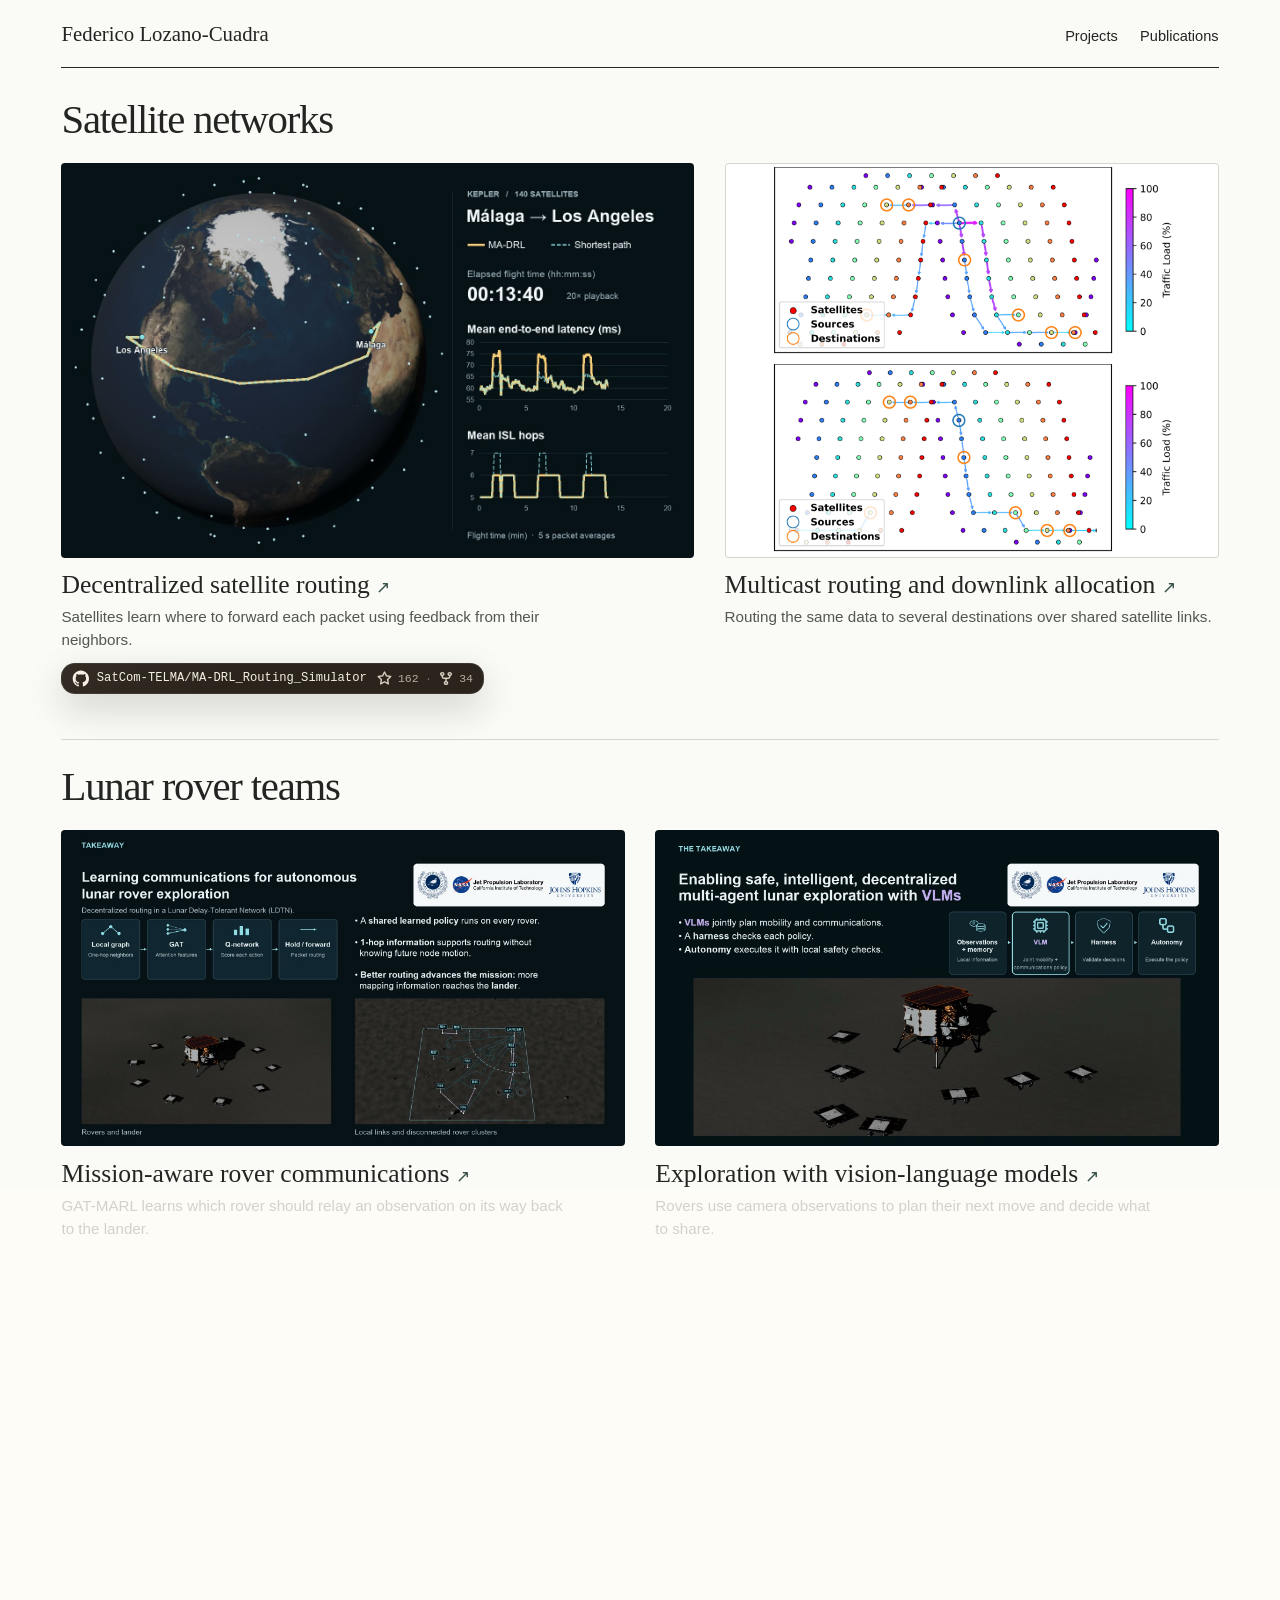
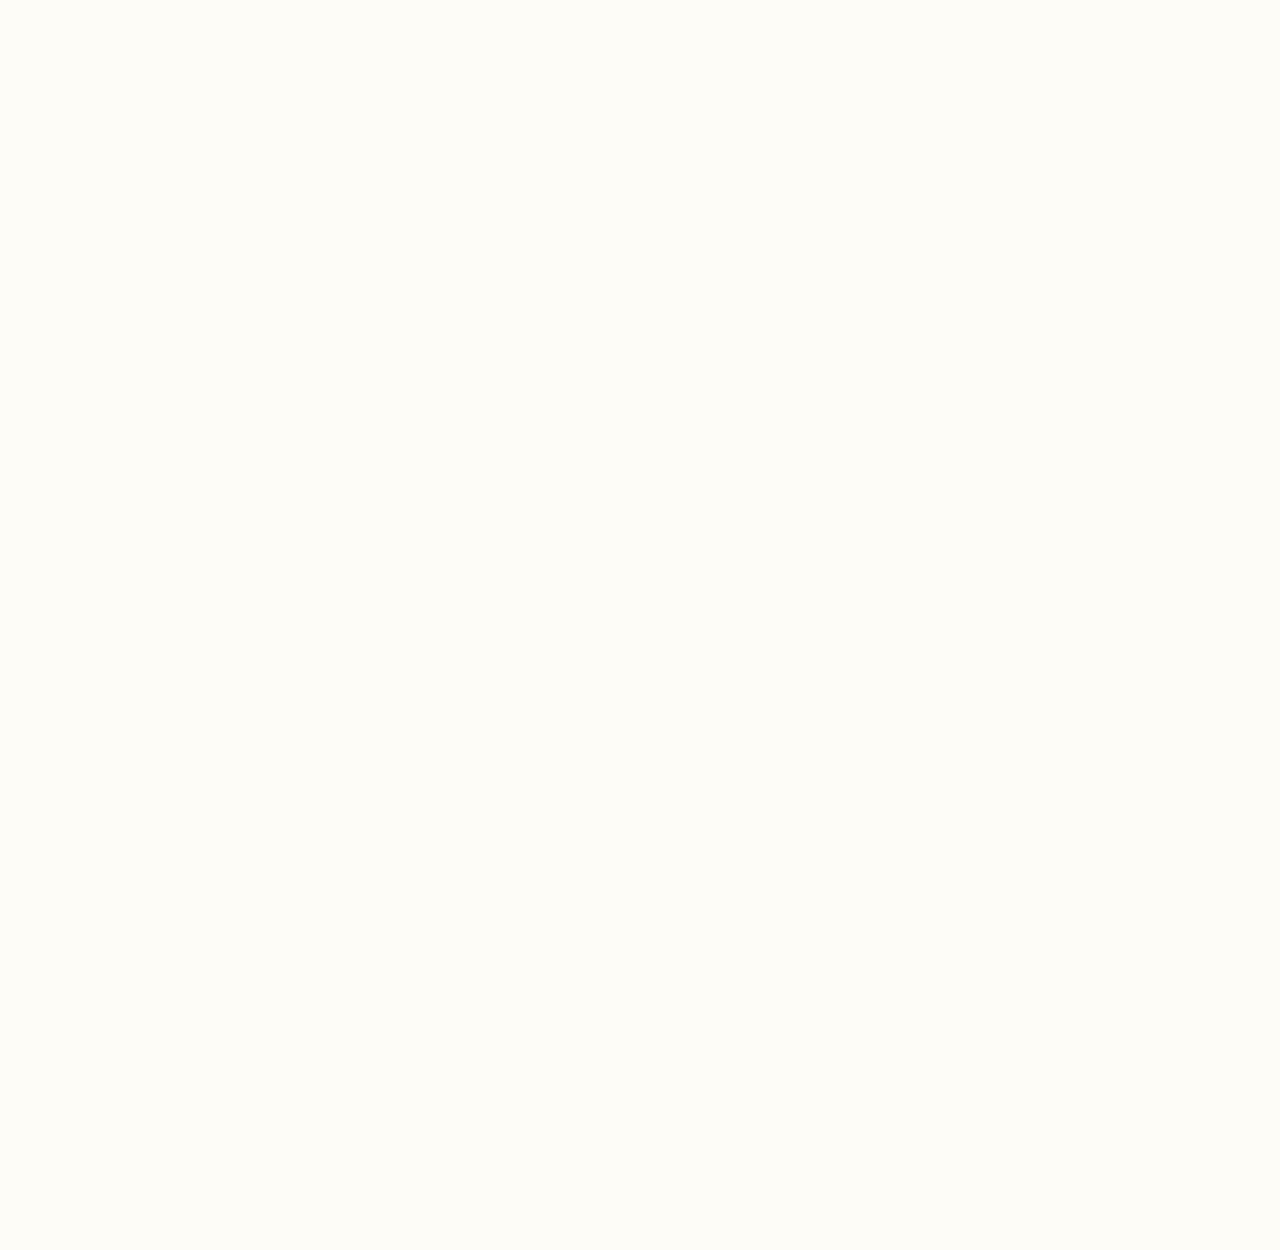
==== commit 1a2f8945: "Use rover takeaway posters, shared publication cards and compact repository banners" ====
--- a/research/index.html
+++ b/research/index.html
@@ -6,7 +6,8 @@
   <title>Research · Federico Lozano-Cuadra</title>
   <meta name="description" content="Projects and publications on satellite routing and lunar rover exploration by Federico Lozano-Cuadra and collaborators.">
   <link rel="icon" href="../resources/favicon.svg" type="image/svg+xml">
-  <link rel="stylesheet" href="research.css?v=portfolio">
+  <link rel="stylesheet" href="../styles.css?v=compact-repo">
+  <link rel="stylesheet" href="research.css?v=publication-cards">
 </head>
 <body>
   <header class="masthead">
@@ -18,11 +19,30 @@
     <section id="projects" aria-label="Projects">
       <h2>Satellite networks</h2>
       <div class="projects satellite">
-        <a class="project" href="tcom/">
-          <img class="frame" src="tcom/assets/poster.jpg?v=kepler" alt="The Málaga–Los Angeles route across a moving Kepler constellation, with latency and hop-count traces." width="1440" height="900">
-          <h3>Decentralized satellite routing <span aria-hidden="true">↗</span></h3>
-          <p>Satellites learn where to forward each packet using feedback from their neighbors.</p>
-        </a>
+        <div class="satellite-project">
+          <a class="project" href="tcom/">
+            <img class="frame" src="tcom/assets/poster.jpg?v=kepler" alt="The Málaga–Los Angeles route across a moving Kepler constellation, with latency and hop-count traces." width="1440" height="900">
+            <h3>Decentralized satellite routing <span aria-hidden="true">↗</span></h3>
+            <p>Satellites learn where to forward each packet using feedback from their neighbors.</p>
+          </a>
+          <a class="research-repo-card" href="https://github.com/SatCom-TELMA/MA-DRL_Routing_Simulator" rel="noopener noreferrer" target="_blank">
+            <img alt="" class="research-repo-card-logo" decoding="async" height="24" src="tcom/assets/github-mark.svg" width="24"/>
+            <span class="research-repo-card-body">
+              <span class="research-repo-card-name">SatCom-TELMA/MA-DRL_Routing_Simulator</span>
+              <span aria-live="polite" class="repo-stats" data-github-repo="SatCom-TELMA/MA-DRL_Routing_Simulator">
+                <span class="repo-stat">
+                  <img alt="" class="repo-stat-icon" decoding="async" height="16" src="tcom/assets/github-star.svg" width="16"/>
+                  <span aria-label="GitHub stars" data-stars="">162</span>
+                </span>
+                <span aria-hidden="true" class="repo-stat-sep">·</span>
+                <span class="repo-stat">
+                  <img alt="" class="repo-stat-icon" decoding="async" height="16" src="tcom/assets/github-fork.svg" width="16"/>
+                  <span aria-label="GitHub forks" data-forks="">34</span>
+                </span>
+              </span>
+            </span>
+          </a>
+        </div>
         <a class="project" href="https://onlinelibrary.wiley.com/doi/abs/10.1002/sat.70086">
           <div class="plots">
             <img src="shortest-path.webp" alt="Shortest paths from a source to multiple destinations in the mesh." width="1280" height="606">
@@ -35,74 +55,197 @@
       <h2>Lunar rover teams</h2>
       <div class="projects lunar">
         <a class="project" href="gatmarl/">
-          <img class="frame" src="routing.jpg" alt="A rover swarm relays data across the lunar surface." width="560" height="315" loading="lazy">
+          <img class="frame" src="gatmarl/assets/poster.jpg" alt="GAT-MARL takeaway showing the rover swarm, lander, and local relay links." width="1920" height="1080" loading="lazy">
           <h3>Mission-aware rover communications <span aria-hidden="true">↗</span></h3>
           <p>GAT-MARL learns which rover should relay an observation on its way back to the lander.</p>
         </a>
         <a class="project" href="fms/">
-          <img class="frame" src="fms.jpg" alt="Rovers exploring lunar terrain in the vision-language model simulation." width="560" height="315" loading="lazy">
+          <img class="frame" src="fms/assets/poster.jpg" alt="Vision-language exploration takeaway showing the rover team and its planning and safety checks." width="1920" height="1080" loading="lazy">
           <h3>Exploration with vision-language models <span aria-hidden="true">↗</span></h3>
           <p>Rovers use camera observations to plan their next move and decide what to share.</p>
         </a>
       </div>
     </section>
-    <section id="publications" aria-labelledby="papers-title">
-      <div class="section-head"><h2 id="papers-title">Publications</h2><a href="https://scholar.google.com/citations?user=6PZm2aYAAAAJ">Google Scholar ↗</a></div>
-      <section class="group"><h3>Journals</h3>
-        <ul>
-          <li>
-            <h4>Continual deep reinforcement learning for decentralized satellite routing</h4>
-            <p><span class="author-self">F. Lozano-Cuadra</span>, B. Soret, I. Leyva-Mayorga, and P. Popovski. <em>IEEE Transactions on Communications</em>, 2025. DOI: 10.1109/TCOMM.2025.3562522.</p>
-            <div class="links"><a href="https://doi.org/10.1109/TCOMM.2025.3562522">IEEE Xplore</a><a href="https://scholar.google.com/citations?view_op=view_citation&amp;hl=en&amp;user=6PZm2aYAAAAJ&amp;citation_for_view=6PZm2aYAAAAJ:d1gkVwhDpl0C">Google Scholar</a><a href="https://arxiv.org/abs/2405.12308">arXiv</a><a href="tcom/">Project</a></div>
-          </li>
-          <li>
-            <h4>Routing and downlink resource allocation for multicast traffic in LEO satellite constellations</h4>
-            <p><span class="author-self">F. Lozano-Cuadra</span>, I. Leyva-Mayorga, J. J. Nielsen, and B. Soret. <em>International Journal of Satellite Communications and Networking</em>, 2026. DOI: 10.1002/sat.70086.</p>
-            <div class="links"><a href="https://onlinelibrary.wiley.com/doi/abs/10.1002/sat.70086">Wiley Online Library</a><a href="https://scholar.google.com/citations?view_op=view_citation&amp;hl=es&amp;user=6PZm2aYAAAAJ&amp;citation_for_view=6PZm2aYAAAAJ:UeHWp8X0CEIC">Google Scholar</a></div>
-          </li>
-        </ul>
-      </section>
-      <section class="group"><h3>Conferences</h3>
-        <ul>
-          <li>
-            <h4>Learning decentralized routing policies via graph attention-based multi-agent reinforcement learning in lunar delay-tolerant networks</h4>
-            <p><span class="author-self">F. Lozano-Cuadra</span>, B. Soret, M. Sanchez Net, A. Cauligi, and F. Rossi. Accepted for presentation at the <em>International Symposium on Planetary Robotics (iSpaRo)</em>, Sendai, Japan, 2025.</p>
-            <div class="links"><a href="https://ieeexplore.ieee.org/document/11437303">IEEE Xplore</a><a href="https://scholar.google.com/citations?view_op=view_citation&amp;hl=en&amp;user=6PZm2aYAAAAJ&amp;citation_for_view=6PZm2aYAAAAJ:qjMakFHDy7sC">Google Scholar</a><a href="https://arxiv.org/abs/2510.20436">arXiv</a><a href="gatmarl/">Project</a></div>
-          </li>
-          <li>
-            <h4>An open source multi-agent deep reinforcement learning routing simulator for satellite networks</h4>
-            <p><span class="author-self">F. Lozano-Cuadra</span>, M. Thorsager, I. Leyva-Mayorga, and B. Soret. In <em>Proceedings of SPAICE2024: The First Joint European Space Agency / IAA Conference on AI in and for Space</em>, pp. 420-424, Sep. 17-19, 2024, ESA European Centre for Space Applications and Telecommunications (ECSAT), Oxford, UK. DOI: 10.5281/zenodo.13885645.</p>
-            <div class="links"><a href="https://doi.org/10.5281/zenodo.13885645">Zenodo</a><a href="https://scholar.google.com/citations?view_op=view_citation&amp;hl=en&amp;user=6PZm2aYAAAAJ&amp;citation_for_view=6PZm2aYAAAAJ:9yKSN-GCB0IC">Google Scholar</a><a href="https://arxiv.org/abs/2407.11047">arXiv</a><a href="https://github.com/SatCom-TELMA/MA-DRL_Routing_Simulator">GitHub</a><a href="tcom/">Project</a></div>
-          </li>
-          <li>
-            <h4>Multi-Agent Deep Reinforcement Learning for Distributed Satellite Routing</h4>
-            <p><span class="author-self">F. Lozano-Cuadra</span> and B. Soret. In <em>2024 IEEE International Conference on Machine Learning for Communication and Networking (ICMLCN)</em>, Stockholm, Sweden, 2024, pp. 1-2. DOI: 10.1109/ICMLCN59089.2024.10624767.</p>
-            <div class="links"><a href="https://doi.org/10.1109/ICMLCN59089.2024.10624767">IEEE Xplore</a><a href="https://scholar.google.com/citations?view_op=view_citation&amp;hl=en&amp;user=6PZm2aYAAAAJ&amp;citation_for_view=6PZm2aYAAAAJ:u-x6o8ySG0sC">Google Scholar</a><a href="https://arxiv.org/abs/2402.17666">arXiv</a><a href="tcom/">Project</a></div>
-          </li>
-          <li>
-            <h4>Q-learning for distributed routing in LEO satellite constellations</h4>
-            <p>B. Soret, I. Leyva-Mayorga, <span class="author-self">F. Lozano-Cuadra</span>, and M. D. Thorsager. In <em>2024 IEEE International Conference on Machine Learning for Communication and Networking (ICMLCN)</em>, Stockholm, Sweden, 2024, pp. 208-213. DOI: 10.1109/ICMLCN59089.2024.10624807.</p>
-            <div class="links"><a href="https://doi.org/10.1109/ICMLCN59089.2024.10624807">IEEE Xplore</a><a href="https://scholar.google.com/citations?view_op=view_citation&amp;hl=en&amp;user=6PZm2aYAAAAJ&amp;citation_for_view=6PZm2aYAAAAJ:u5HHmVD_uO8C">Google Scholar</a><a href="https://arxiv.org/abs/2306.01346">arXiv</a><a href="tcom/">Project</a></div>
-          </li>
-        </ul>
-      </section>
-      <section class="group"><h3>Under review</h3>
-        <ul>
-          <li>
-            <h4>Decentralized graph attention-based multi-agent reinforcement learning for communications in autonomous lunar rover swarms</h4>
-            <p><span class="author-self">F. Lozano-Cuadra</span>, B. Soret, M. Sanchez Net, A. Cauligi, and F. Rossi. Under review, 2026.</p>
-            <div class="links"><a href="gatmarl/">Project</a></div>
-          </li>
-        </ul>
-      </section>
-      <section class="group"><h3>Manuscripts</h3>
-        <ul><li>
-          <h4>Open-World, Communication-Aware Multi-Robot Exploration with Vision Language Models</h4>
-          <p><span class="author-self">F. Lozano-Cuadra</span>, B. Soret, M. Sanchez Net, F. Rossi, and A. Cauligi.</p>
-          <div class="links"><a href="fms/">Project and abstract</a></div>
-        </li></ul>
-      </section>
+    <section aria-label="Publications" class="panel" id="publications">
+      <div class="section-heading">
+        <div class="section-heading-top">
+          <p class="section-label">Publications</p>
+          <a aria-label="Google Scholar profile" class="section-heading-link section-heading-link-icon-only" href="https://scholar.google.com/citations?user=6PZm2aYAAAAJ" rel="noopener noreferrer" target="_blank" title="Google Scholar profile">
+            <img alt="" decoding="async" height="16" src="../resources/logos/google-scholar.svg" width="16"/>
+          </a>
+        </div>
+      </div>
+      <div class="publication-groups">
+        <section aria-labelledby="publications-journals" class="publication-group">
+          <h3 class="subsection-title" id="publications-journals">Journals</h3>
+          <ul class="list-stack">
+            <li class="list-item">
+              <h3>Continual deep reinforcement learning for decentralized satellite routing</h3>
+              <p> <span class="author-self">F. Lozano-Cuadra</span>, B. Soret, I. Leyva-Mayorga, and P. Popovski. <em>IEEE Transactions on Communications</em>, 2025. DOI: 10.1109/TCOMM.2025.3562522. </p>
+              <div aria-label="Publication links" class="publication-links">
+                <a aria-label="IEEE Xplore" class="publication-link publication-link-icon-only" data-kind="ieee" href="https://doi.org/10.1109/TCOMM.2025.3562522" rel="noopener noreferrer" target="_blank" title="IEEE Xplore">
+                  <span aria-hidden="true" class="publication-link-icon">
+                    <span class="publication-link-mark">IEEE</span>
+                  </span>
+                </a>
+                <a aria-label="Google Scholar" class="publication-link publication-link-icon-only" data-kind="scholar" href="https://scholar.google.com/citations?view_op=view_citation&amp;hl=en&amp;user=6PZm2aYAAAAJ&amp;citation_for_view=6PZm2aYAAAAJ:d1gkVwhDpl0C" rel="noopener noreferrer" target="_blank" title="Google Scholar">
+                  <span aria-hidden="true" class="publication-link-icon">
+                    <img alt="" class="publication-link-logo" decoding="async" height="16" src="../resources/logos/google-scholar.svg" width="16"/>
+                  </span>
+                </a>
+                <a aria-label="arXiv" class="publication-link publication-link-icon-only" data-kind="arxiv" href="https://arxiv.org/abs/2405.12308" rel="noopener noreferrer" target="_blank" title="arXiv">
+                  <span aria-hidden="true" class="publication-link-icon">
+                    <span class="publication-link-mark">arXiv</span>
+                  </span>
+                </a>
+                <a class="publication-link" href="tcom/">Project</a>
+              </div>
+            </li>
+            <li class="list-item">
+              <h3> Routing and downlink resource allocation for multicast traffic in LEO satellite constellations </h3>
+              <p> <span class="author-self">F. Lozano-Cuadra</span>, I. Leyva-Mayorga, J. J. Nielsen, and B. Soret. <em>International Journal of Satellite Communications and Networking</em>, 2026. DOI: 10.1002/sat.70086. </p>
+              <div aria-label="Publication links" class="publication-links">
+                <a aria-label="Wiley Online Library" class="publication-link publication-link-icon-only" data-kind="wiley" href="https://onlinelibrary.wiley.com/doi/abs/10.1002/sat.70086" rel="noopener noreferrer" target="_blank" title="Wiley Online Library">
+                  <span aria-hidden="true" class="publication-link-icon">
+                    <span class="publication-link-mark">Wiley</span>
+                  </span>
+                </a>
+                <a aria-label="Google Scholar" class="publication-link publication-link-icon-only" data-kind="scholar" href="https://scholar.google.com/citations?view_op=view_citation&amp;hl=es&amp;user=6PZm2aYAAAAJ&amp;citation_for_view=6PZm2aYAAAAJ:UeHWp8X0CEIC" rel="noopener noreferrer" target="_blank" title="Google Scholar">
+                  <span aria-hidden="true" class="publication-link-icon">
+                    <img alt="" class="publication-link-logo" decoding="async" height="16" src="../resources/logos/google-scholar.svg" width="16"/>
+                  </span>
+                </a>
+              </div>
+            </li>
+          </ul>
+        </section>
+        <section aria-labelledby="publications-conferences" class="publication-group">
+          <h3 class="subsection-title" id="publications-conferences">Conferences</h3>
+          <ul class="list-stack">
+            <li class="list-item">
+              <h3> Learning decentralized routing policies via graph attention-based multi-agent reinforcement learning in lunar delay-tolerant networks </h3>
+              <p> <span class="author-self">F. Lozano-Cuadra</span>, B. Soret, M. Sanchez Net, A. Cauligi, and F. Rossi. Accepted for presentation at the <em>International Symposium on Planetary Robotics (iSpaRo)</em>, Sendai, Japan, 2025. </p>
+              <div aria-label="Publication links" class="publication-links">
+                <a aria-label="IEEE Xplore" class="publication-link publication-link-icon-only" data-kind="ieee" href="https://ieeexplore.ieee.org/document/11437303" rel="noopener noreferrer" target="_blank" title="IEEE Xplore">
+                  <span aria-hidden="true" class="publication-link-icon">
+                    <span class="publication-link-mark">IEEE</span>
+                  </span>
+                </a>
+                <a aria-label="Google Scholar" class="publication-link publication-link-icon-only" data-kind="scholar" href="https://scholar.google.com/citations?view_op=view_citation&amp;hl=en&amp;user=6PZm2aYAAAAJ&amp;citation_for_view=6PZm2aYAAAAJ:qjMakFHDy7sC" rel="noopener noreferrer" target="_blank" title="Google Scholar">
+                  <span aria-hidden="true" class="publication-link-icon">
+                    <img alt="" class="publication-link-logo" decoding="async" height="16" src="../resources/logos/google-scholar.svg" width="16"/>
+                  </span>
+                </a>
+                <a aria-label="arXiv" class="publication-link publication-link-icon-only" data-kind="arxiv" href="https://arxiv.org/abs/2510.20436" rel="noopener noreferrer" target="_blank" title="arXiv">
+                  <span aria-hidden="true" class="publication-link-icon">
+                    <span class="publication-link-mark">arXiv</span>
+                  </span>
+                </a>
+                <a class="publication-link" href="gatmarl/">Project</a>
+              </div>
+            </li>
+            <li class="list-item">
+              <h3> An open source multi-agent deep reinforcement learning routing simulator for satellite networks </h3>
+              <p> <span class="author-self">F. Lozano-Cuadra</span>, M. Thorsager, I. Leyva-Mayorga, and B. Soret. In <em>Proceedings of SPAICE2024: The First Joint European Space Agency / IAA Conference on AI in and for Space</em>, pp. 420-424, Sep. 17-19, 2024, ESA European Centre for Space Applications and Telecommunications (ECSAT), Oxford, UK. DOI: 10.5281/zenodo.13885645. </p>
+              <div aria-label="Publication links" class="publication-links">
+                <a aria-label="Zenodo" class="publication-link publication-link-icon-only" data-kind="doi" href="https://doi.org/10.5281/zenodo.13885645" rel="noopener noreferrer" target="_blank" title="Zenodo">
+                  <span aria-hidden="true" class="publication-link-icon">
+                    <span class="publication-link-mark">DOI</span>
+                  </span>
+                </a>
+                <a aria-label="Google Scholar" class="publication-link publication-link-icon-only" data-kind="scholar" href="https://scholar.google.com/citations?view_op=view_citation&amp;hl=en&amp;user=6PZm2aYAAAAJ&amp;citation_for_view=6PZm2aYAAAAJ:9yKSN-GCB0IC" rel="noopener noreferrer" target="_blank" title="Google Scholar">
+                  <span aria-hidden="true" class="publication-link-icon">
+                    <img alt="" class="publication-link-logo" decoding="async" height="16" src="../resources/logos/google-scholar.svg" width="16"/>
+                  </span>
+                </a>
+                <a aria-label="arXiv" class="publication-link publication-link-icon-only" data-kind="arxiv" href="https://arxiv.org/abs/2407.11047" rel="noopener noreferrer" target="_blank" title="arXiv">
+                  <span aria-hidden="true" class="publication-link-icon">
+                    <span class="publication-link-mark">arXiv</span>
+                  </span>
+                </a>
+                <a aria-label="GitHub" class="publication-link publication-link-icon-only" data-kind="github" href="https://github.com/SatCom-TELMA/MA-DRL_Routing_Simulator" rel="noopener noreferrer" target="_blank" title="GitHub">
+                  <span aria-hidden="true" class="publication-link-icon">
+                    <svg viewbox="0 0 24 24">
+                      <path d="M12 0C5.37 0 0 5.37 0 12a12 12 0 0 0 8.2 11.38c.6.11.82-.26.82-.58 0-.29-.01-1.04-.01-2.04-3.34.73-4.04-1.61-4.04-1.61-.55-1.38-1.33-1.75-1.33-1.75-1.09-.75.08-.74.08-.74 1.2.08 1.84 1.24 1.84 1.24 1.07 1.84 2.8 1.31 3.49 1 .11-.78.42-1.31.76-1.61-2.67-.3-5.47-1.34-5.47-5.95 0-1.31.47-2.38 1.23-3.22-.12-.3-.53-1.52.12-3.18 0 0 1.01-.32 3.3 1.23A11.5 11.5 0 0 1 12 6.8c1.02 0 2.05.14 3.01.41 2.29-1.55 3.3-1.23 3.3-1.23.65 1.66.24 2.88.12 3.18.76.84 1.23 1.91 1.23 3.22 0 4.62-2.81 5.64-5.49 5.94.43.37.82 1.1.82 2.23 0 1.61-.01 2.91-.01 3.31 0 .32.22.69.82.58A12 12 0 0 0 24 12C24 5.37 18.63 0 12 0Z"></path>
+                    </svg>
+                  </span>
+                </a>
+                <a class="publication-link" href="tcom/">Project</a>
+              </div>
+            </li>
+            <li class="list-item">
+              <h3>Multi-Agent Deep Reinforcement Learning for Distributed Satellite Routing</h3>
+              <p> <span class="author-self">F. Lozano-Cuadra</span> and B. Soret. In <em>2024 IEEE International Conference on Machine Learning for Communication and Networking (ICMLCN)</em>, Stockholm, Sweden, 2024, pp. 1-2. DOI: 10.1109/ICMLCN59089.2024.10624767. </p>
+              <div aria-label="Publication links" class="publication-links">
+                <a aria-label="IEEE Xplore" class="publication-link publication-link-icon-only" data-kind="ieee" href="https://doi.org/10.1109/ICMLCN59089.2024.10624767" rel="noopener noreferrer" target="_blank" title="IEEE Xplore">
+                  <span aria-hidden="true" class="publication-link-icon">
+                    <span class="publication-link-mark">IEEE</span>
+                  </span>
+                </a>
+                <a aria-label="Google Scholar" class="publication-link publication-link-icon-only" data-kind="scholar" href="https://scholar.google.com/citations?view_op=view_citation&amp;hl=en&amp;user=6PZm2aYAAAAJ&amp;citation_for_view=6PZm2aYAAAAJ:u-x6o8ySG0sC" rel="noopener noreferrer" target="_blank" title="Google Scholar">
+                  <span aria-hidden="true" class="publication-link-icon">
+                    <img alt="" class="publication-link-logo" decoding="async" height="16" src="../resources/logos/google-scholar.svg" width="16"/>
+                  </span>
+                </a>
+                <a aria-label="arXiv" class="publication-link publication-link-icon-only" data-kind="arxiv" href="https://arxiv.org/abs/2402.17666" rel="noopener noreferrer" target="_blank" title="arXiv">
+                  <span aria-hidden="true" class="publication-link-icon">
+                    <span class="publication-link-mark">arXiv</span>
+                  </span>
+                </a>
+                <a class="publication-link" href="tcom/">Project</a>
+              </div>
+            </li>
+            <li class="list-item">
+              <h3>Q-learning for distributed routing in LEO satellite constellations</h3>
+              <p> B. Soret, I. Leyva-Mayorga, <span class="author-self">F. Lozano-Cuadra</span>, and M. D. Thorsager. In <em>2024 IEEE International Conference on Machine Learning for Communication and Networking (ICMLCN)</em>, Stockholm, Sweden, 2024, pp. 208-213. DOI: 10.1109/ICMLCN59089.2024.10624807. </p>
+              <div aria-label="Publication links" class="publication-links">
+                <a aria-label="IEEE Xplore" class="publication-link publication-link-icon-only" data-kind="ieee" href="https://doi.org/10.1109/ICMLCN59089.2024.10624807" rel="noopener noreferrer" target="_blank" title="IEEE Xplore">
+                  <span aria-hidden="true" class="publication-link-icon">
+                    <span class="publication-link-mark">IEEE</span>
+                  </span>
+                </a>
+                <a aria-label="Google Scholar" class="publication-link publication-link-icon-only" data-kind="scholar" href="https://scholar.google.com/citations?view_op=view_citation&amp;hl=en&amp;user=6PZm2aYAAAAJ&amp;citation_for_view=6PZm2aYAAAAJ:u5HHmVD_uO8C" rel="noopener noreferrer" target="_blank" title="Google Scholar">
+                  <span aria-hidden="true" class="publication-link-icon">
+                    <img alt="" class="publication-link-logo" decoding="async" height="16" src="../resources/logos/google-scholar.svg" width="16"/>
+                  </span>
+                </a>
+                <a aria-label="arXiv" class="publication-link publication-link-icon-only" data-kind="arxiv" href="https://arxiv.org/abs/2306.01346" rel="noopener noreferrer" target="_blank" title="arXiv">
+                  <span aria-hidden="true" class="publication-link-icon">
+                    <span class="publication-link-mark">arXiv</span>
+                  </span>
+                </a>
+                <a class="publication-link" href="tcom/">Project</a>
+              </div>
+            </li>
+          </ul>
+        </section>
+        <section aria-labelledby="publications-review" class="publication-group">
+          <h3 class="subsection-title" id="publications-review">Under review</h3>
+          <ul class="list-stack">
+            <li class="list-item">
+              <h3> Decentralized graph attention-based multi-agent reinforcement learning for communications in autonomous lunar rover swarms </h3>
+              <p> <span class="author-self">F. Lozano-Cuadra</span>, B. Soret, M. Sanchez Net, A. Cauligi, and F. Rossi. Under review, 2026. </p>
+              <div aria-label="Publication links" class="publication-links">
+                <a class="publication-link" href="gatmarl/">Project</a>
+              </div>
+            </li>
+          </ul>
+        </section>
+        <section aria-labelledby="manuscripts" class="publication-group">
+          <h3 class="subsection-title" id="manuscripts">Manuscripts</h3>
+          <ul class="list-stack">
+            <li class="list-item">
+              <h3>Open-World, Communication-Aware Multi-Robot Exploration with Vision Language Models</h3>
+              <p><span class="author-self">F. Lozano-Cuadra</span>, B. Soret, M. Sanchez Net, F. Rossi, and A. Cauligi.</p>
+              <div aria-label="Publication links" class="publication-links">
+                <a class="publication-link" href="fms/">Project and abstract</a>
+              </div>
+            </li>
+          </ul>
+        </section>
+      </div>
     </section>
   </main>
+  <script src="tcom/repository.js" defer></script>
 </body>
 </html>
--- a/styles.css
+++ b/styles.css
@@ -0,0 +1,1340 @@
+:root {
+  --bg: #f5f1e8;
+  --bg-soft: rgba(255, 255, 255, 0.56);
+  --panel: rgba(255, 252, 246, 0.74);
+  --line: rgba(47, 42, 35, 0.14);
+  --text: #171411;
+  --muted: #62574a;
+  --accent: #1f5c4b;
+  --accent-soft: rgba(31, 92, 75, 0.1);
+  --shadow: 0 24px 80px rgba(72, 59, 42, 0.09);
+  --radius: 28px;
+  --content-width: 72rem;
+  --timeline-logo-size: 5.25rem;
+  --timeline-logo-gap: 0.5rem;
+  --timeline-date-width: calc(var(--timeline-logo-size) * 2 + var(--timeline-logo-gap));
+}
+
+*,
+*::before,
+*::after {
+  box-sizing: border-box;
+}
+
+html {
+  scroll-behavior: smooth;
+}
+
+body {
+  margin: 0;
+  min-height: 100vh;
+  background:
+    radial-gradient(circle at top left, rgba(255, 255, 255, 0.85), transparent 26rem),
+    linear-gradient(180deg, #f8f5ee 0%, var(--bg) 52%, #eee7d7 100%);
+  color: var(--text);
+  font-family: "Iowan Old Style", "Palatino Linotype", "URW Palladio L",
+    "Book Antiqua", Georgia, serif;
+  line-height: 1.6;
+}
+
+a {
+  color: inherit;
+  text-decoration: none;
+}
+
+p,
+h1,
+h2,
+h3,
+ul {
+  margin: 0;
+}
+
+ul {
+  padding: 0;
+  list-style: none;
+}
+
+.ambient {
+  position: fixed;
+  border-radius: 999px;
+  filter: blur(10px);
+  opacity: 0.55;
+  pointer-events: none;
+  z-index: 0;
+}
+
+.ambient-left {
+  top: 5rem;
+  left: -6rem;
+  width: 16rem;
+  height: 16rem;
+  background: rgba(31, 92, 75, 0.16);
+}
+
+.ambient-right {
+  right: -6rem;
+  bottom: 8rem;
+  width: 20rem;
+  height: 20rem;
+  background: rgba(215, 166, 97, 0.18);
+}
+
+.page-shell {
+  position: relative;
+  z-index: 1;
+  width: min(calc(100% - 2rem), var(--content-width));
+  margin: 0 auto;
+  padding: 1.25rem 0 3rem;
+}
+
+.site-header,
+.site-footer,
+.panel,
+.card {
+  backdrop-filter: blur(14px);
+}
+
+.site-header {
+  display: flex;
+  flex-wrap: wrap;
+  align-items: center;
+  justify-content: space-between;
+  gap: 1rem;
+  margin-bottom: 2rem;
+  padding: 1rem 1.2rem;
+  background: var(--bg-soft);
+  border: 1px solid var(--line);
+  border-radius: 999px;
+  box-shadow: var(--shadow);
+  animation: rise 600ms ease both;
+}
+
+.site-nav {
+  display: flex;
+  flex-wrap: wrap;
+  gap: 1rem;
+  color: var(--muted);
+  font-size: 0.95rem;
+  flex-shrink: 0;
+}
+
+.site-nav a,
+.card a,
+.link-list a,
+.back-link {
+  position: relative;
+}
+
+.site-nav a[aria-current="page"] {
+  color: var(--text);
+}
+
+.site-nav a::after,
+.card a::after,
+.link-list a::after,
+.back-link::after {
+  content: "";
+  position: absolute;
+  left: 0;
+  bottom: -0.1rem;
+  width: 100%;
+  height: 1px;
+  background: currentColor;
+  transform: scaleX(0);
+  transform-origin: left;
+  transition: transform 180ms ease;
+}
+
+.site-nav a:hover::after,
+.card a:hover::after,
+.link-list a:hover::after,
+.back-link:hover::after {
+  transform: scaleX(1);
+}
+
+main {
+  display: grid;
+  gap: 1.5rem;
+}
+
+.hero,
+.panel,
+.card,
+.site-footer {
+  border: 1px solid var(--line);
+  border-radius: var(--radius);
+  box-shadow: var(--shadow);
+}
+
+.hero {
+  padding: 0;
+  overflow: hidden;
+  background: rgba(255, 252, 246, 0.92);
+  animation: rise 720ms ease both;
+}
+
+.hero-banner {
+  display: block;
+  width: 100%;
+  height: clamp(14rem, 48vh, 26rem);
+  background-image: url("background.jpg");
+  background-position: center center;
+  background-repeat: no-repeat;
+  background-size: cover;
+  background-attachment: fixed;
+}
+
+.hero-identity {
+  position: relative;
+  z-index: 2;
+  width: 100%;
+  margin-top: clamp(-6.5rem, -15vh, -4.5rem);
+  padding: clamp(3.5rem, 9vh, 5.5rem) clamp(2rem, 6vw, 5rem)
+    clamp(0.75rem, 2vw, 1rem);
+  background: linear-gradient(
+    to bottom,
+    rgba(255, 252, 246, 0) 0%,
+    rgba(255, 252, 246, 0.55) 22%,
+    rgba(255, 251, 245, 0.92) 58%,
+    rgba(255, 252, 246, 0.98) 100%
+  );
+}
+
+.hero-identity h1 {
+  max-width: 52rem;
+  text-shadow: 0 1px 18px rgba(255, 252, 246, 0.75);
+}
+
+.hero-identity .hero-subtitle {
+  max-width: none;
+  text-shadow: 0 1px 18px rgba(255, 252, 246, 0.75);
+}
+
+.hero-body {
+  padding: 0 clamp(2rem, 6vw, 5rem) clamp(2rem, 6vw, 5rem);
+  background:
+    linear-gradient(135deg, rgba(255, 255, 255, 0.96), rgba(255, 249, 238, 0.94)),
+    rgba(255, 252, 246, 0.98);
+}
+
+
+.eyebrow,
+.section-label {
+  margin-bottom: 0.9rem;
+  color: var(--accent);
+  font-family: "IBM Plex Mono", "SFMono-Regular", Consolas, monospace;
+  font-size: 0.82rem;
+  letter-spacing: 0.08em;
+  text-transform: uppercase;
+}
+
+.hero h1 {
+  max-width: none;
+  font-size: clamp(1.7rem, 6.2vw, 4.9rem);
+  font-weight: 600;
+  line-height: 0.95;
+  letter-spacing: -0.05em;
+}
+
+.hero-name {
+  display: block;
+  white-space: nowrap;
+}
+
+.hero-subtitle {
+  margin-top: 0.65rem;
+  margin-bottom: 0;
+  color: var(--muted);
+  font-size: clamp(1.15rem, 3vw, 2rem);
+  font-weight: 500;
+  line-height: 1.2;
+  letter-spacing: -0.02em;
+}
+
+.intro {
+  max-width: 42rem;
+  margin-top: 1.6rem;
+  color: var(--muted);
+  font-size: 1.05rem;
+}
+
+.hero .intro {
+  max-width: none;
+}
+
+.meta-line {
+  margin-top: 1.25rem;
+  color: var(--muted);
+  font-family: "IBM Plex Mono", "SFMono-Regular", Consolas, monospace;
+  font-size: 0.88rem;
+}
+
+.hero-affiliations {
+  margin-top: 1.1rem;
+}
+
+.hero-social {
+  margin-top: 1rem;
+}
+
+.hero-aside-text {
+  color: var(--muted);
+  line-height: 1.55;
+}
+
+.social-link-icon-only {
+  gap: 0;
+  padding: 0.5rem;
+}
+
+.social-link-logo {
+  display: block;
+  width: 1rem;
+  height: 1rem;
+  object-fit: contain;
+}
+
+.social-link-email {
+  background: rgba(31, 92, 75, 0.09);
+  border-color: rgba(31, 92, 75, 0.2);
+}
+
+.button {
+  display: inline-flex;
+  align-items: center;
+  justify-content: center;
+  min-height: 3rem;
+  padding: 0.8rem 1.2rem;
+  border-radius: 999px;
+  transition:
+    transform 180ms ease,
+    background-color 180ms ease,
+    color 180ms ease,
+    border-color 180ms ease;
+}
+
+.button:hover {
+  transform: translateY(-1px);
+}
+
+.button-solid {
+  background: var(--accent);
+  color: #fdfaf4;
+}
+
+.button-ghost {
+  border: 1px solid var(--line);
+  background: rgba(255, 255, 255, 0.46);
+}
+
+.panel,
+.card,
+.site-footer {
+  padding: 1.6rem;
+  background: var(--panel);
+  animation: rise 850ms ease both;
+}
+
+.section-heading {
+  display: grid;
+  gap: 0.25rem;
+  margin-bottom: 1rem;
+}
+
+.section-heading-top {
+  display: flex;
+  flex-wrap: wrap;
+  align-items: center;
+  justify-content: space-between;
+  gap: 0.75rem 1rem;
+}
+
+.section-heading-top .section-label {
+  margin-bottom: 0;
+}
+
+.section-heading-link {
+  display: inline-flex;
+  align-items: center;
+  gap: 0.45rem;
+  padding: 0.38rem 0.7rem;
+  border: 1px solid var(--line);
+  border-radius: 999px;
+  background: rgba(255, 255, 255, 0.56);
+  color: var(--muted);
+  font-family: "IBM Plex Mono", "SFMono-Regular", Consolas, monospace;
+  font-size: 0.82rem;
+  line-height: 1;
+  transition:
+    color 160ms ease,
+    border-color 160ms ease,
+    background 160ms ease,
+    transform 160ms ease;
+}
+
+.section-heading-link:hover,
+.section-heading-link:focus-visible {
+  color: var(--text);
+  border-color: rgba(31, 92, 75, 0.22);
+  background: rgba(31, 92, 75, 0.08);
+  transform: translateY(-1px);
+}
+
+.section-heading-link-icon-only {
+  gap: 0;
+  padding: 0.45rem;
+}
+
+.section-heading-link img {
+  width: 1rem;
+  height: 1rem;
+  flex-shrink: 0;
+}
+
+.panel h2,
+.card h3 {
+  font-size: clamp(1.5rem, 3vw, 2.4rem);
+  font-weight: 600;
+  line-height: 1.05;
+  letter-spacing: -0.03em;
+}
+
+.panel p,
+.card p {
+  max-width: 48rem;
+  color: var(--muted);
+}
+
+.timeline {
+  display: grid;
+  gap: 1rem;
+}
+
+.timeline-item {
+  display: grid;
+  grid-template-columns: var(--timeline-date-width) minmax(0, 1fr);
+  gap: 1.25rem;
+  padding-top: 1rem;
+  border-top: 1px solid var(--line);
+}
+
+.timeline-item:first-child,
+.list-item:first-child {
+  padding-top: 0;
+  border-top: 0;
+}
+
+.timeline-period {
+  color: var(--accent);
+  font-family: "IBM Plex Mono", "SFMono-Regular", Consolas, monospace;
+  font-size: 0.82rem;
+  letter-spacing: 0.04em;
+  white-space: nowrap;
+}
+
+.timeline-aside {
+  display: flex;
+  flex-direction: column;
+  gap: 0.65rem;
+}
+
+.timeline-logos {
+  display: flex;
+  flex-wrap: wrap;
+  gap: var(--timeline-logo-gap);
+  align-items: center;
+}
+
+.timeline-logo-link {
+  display: inline-flex;
+  line-height: 0;
+  border-radius: 0.5rem;
+  transition:
+    transform 180ms ease,
+    box-shadow 180ms ease;
+}
+
+.timeline-logo-link:hover {
+  transform: translateY(-1px);
+}
+
+.timeline-logo-link:focus-visible {
+  outline: 2px solid var(--accent);
+  outline-offset: 2px;
+}
+
+.timeline-logo {
+  width: var(--timeline-logo-size);
+  height: var(--timeline-logo-size);
+  object-fit: contain;
+  border-radius: 0.5rem;
+  background: rgba(255, 255, 255, 0.56);
+  padding: 0.35rem;
+  border: 1px solid rgba(0, 0, 0, 0.06);
+}
+
+.entry-body {
+  display: grid;
+  gap: 0.3rem;
+}
+
+.entry-body h3,
+.list-item h3 {
+  font-size: 1.12rem;
+  font-weight: 600;
+  line-height: 1.25;
+}
+
+.entry-org {
+  color: var(--muted);
+  font-size: 0.92rem;
+  font-weight: 500;
+  line-height: 1.35;
+}
+
+.entry-role {
+  color: var(--text);
+}
+
+.entry-body h3 a {
+  position: relative;
+  transition: color 160ms ease;
+}
+
+.entry-body h3 a:hover,
+.entry-body h3 a:focus-visible {
+  color: var(--accent);
+}
+
+.entry-grade {
+  color: var(--muted);
+  font-weight: 400;
+}
+
+.entry-location {
+  color: var(--muted);
+  font-size: 0.82rem;
+  letter-spacing: 0.01em;
+}
+
+.entry-text,
+.list-item p,
+.muted {
+  color: var(--muted);
+}
+
+.subsection {
+  margin-top: 1.75rem;
+  padding-top: 1.25rem;
+  border-top: 1px solid var(--line);
+}
+
+.publication-groups {
+  display: grid;
+  gap: 1rem;
+}
+
+.publication-group {
+  padding: 1rem 1.1rem 1.1rem;
+  background: rgba(255, 255, 255, 0.44);
+  border: 1px solid var(--line);
+  border-left: 4px solid rgba(31, 92, 75, 0.28);
+  border-radius: 20px;
+}
+
+.subsection-title {
+  margin: 1.25rem 0 0.8rem;
+  font-size: 1rem;
+  font-weight: 600;
+  line-height: 1.25;
+}
+
+.subsection-title:first-of-type {
+  margin-top: 0;
+}
+
+.subsection-brand {
+  display: flex;
+  align-items: flex-start;
+  gap: 1rem;
+  margin-bottom: 1.1rem;
+}
+
+.section-heading + .subsection-brand {
+  margin-top: 0.15rem;
+}
+
+.subsection-brand-copy {
+  flex: 1;
+  min-width: 0;
+}
+
+.subsection-brand .subsection-title {
+  margin: 0 0 0.45rem;
+}
+
+.subsection-logo {
+  width: 5.25rem;
+  height: 5.25rem;
+  flex-shrink: 0;
+  object-fit: contain;
+  border-radius: 0.5rem;
+  background: rgba(255, 255, 255, 0.56);
+  padding: 0.35rem;
+  border: 1px solid rgba(0, 0, 0, 0.06);
+}
+
+.subsection-block + .subsection-block {
+  margin-top: 1.35rem;
+  padding-top: 1.15rem;
+  border-top: 1px solid var(--line);
+}
+
+.subsection-block-title {
+  margin: 0 0 0.85rem;
+  font-size: 0.95rem;
+  font-weight: 600;
+  line-height: 1.25;
+}
+
+.reviewer-venues {
+  display: grid;
+  grid-template-columns: repeat(3, minmax(0, 1fr));
+  gap: 0.55rem 1.35rem;
+  margin: 0;
+  padding: 0;
+  list-style: none;
+}
+
+.reviewer-venues li {
+  position: relative;
+  padding-left: 0.95rem;
+  color: var(--muted);
+  font-size: 0.95rem;
+  line-height: 1.45;
+}
+
+.reviewer-venues li::before {
+  content: "·";
+  position: absolute;
+  left: 0;
+  color: var(--accent);
+  font-weight: 700;
+}
+
+.press-grid {
+  display: grid;
+  gap: 1rem;
+}
+
+.press-panel::after {
+  content: "";
+  display: block;
+  clear: both;
+}
+
+.press-feature {
+  float: right;
+  width: 39%;
+  margin: 0 0 1.75rem 2rem;
+  overflow: hidden;
+  border: 1px solid var(--line);
+  border-radius: 18px;
+  background: #fffcf6;
+  box-shadow: 0 12px 32px rgba(72, 59, 42, 0.1);
+}
+
+.press-feature-image,
+.press-feature-image img {
+  display: block;
+  width: 100%;
+}
+
+.press-feature-image img {
+  height: auto;
+}
+
+.press-feature-copy {
+  display: grid;
+  gap: 0.65rem;
+  padding: 1.25rem;
+}
+
+.press-feature-copy h3 {
+  font-size: clamp(1.3rem, 2.2vw, 1.7rem);
+  line-height: 1.2;
+  font-weight: 600;
+}
+
+.press-feature-link {
+  color: var(--accent);
+  font-size: 0.9rem;
+}
+
+.press-feature a:hover,
+.press-feature a:focus-visible {
+  color: var(--accent);
+  text-decoration: underline;
+  text-underline-offset: 0.2em;
+}
+
+.press-panel .press-grid {
+  display: block;
+}
+
+.press-panel .press-item + .press-item {
+  margin-top: 1rem;
+}
+
+@media (min-width: 901px) {
+  .press-panel .timeline-item {
+    grid-template-columns: 7rem minmax(0, 1fr);
+    gap: 1rem;
+  }
+
+  .press-panel .press-entry {
+    grid-template-columns: minmax(5rem, 7rem) minmax(0, 1fr);
+  }
+}
+
+@media (max-width: 900px) {
+  .press-feature {
+    float: none;
+    width: 100%;
+    max-width: 30rem;
+    margin: 0 0 1.75rem;
+  }
+}
+
+.press-category {
+  display: inline-flex;
+  flex-direction: column;
+  align-items: center;
+  gap: 0.25rem;
+  padding: 0.4rem 0.35rem;
+  border-radius: 0.5rem;
+  background: var(--accent-soft);
+  color: var(--muted);
+  font-family: "IBM Plex Mono", "SFMono-Regular", Consolas, monospace;
+  font-size: 0.72rem;
+  letter-spacing: 0.04em;
+  text-transform: uppercase;
+  line-height: 1.2;
+  text-align: center;
+}
+
+.press-category img {
+  display: block;
+  flex: 0 0 auto;
+  opacity: 0.92;
+}
+
+.press-grid .timeline-logos {
+  width: var(--timeline-logo-size);
+}
+
+.timeline-aside .press-category {
+  width: var(--timeline-logo-size);
+  margin: -0.35rem 0 0;
+  box-sizing: border-box;
+}
+
+.press-outlet {
+  color: var(--muted);
+  font-family: "IBM Plex Mono", "SFMono-Regular", Consolas, monospace;
+  font-size: 0.82rem;
+  letter-spacing: 0.04em;
+}
+
+.press-entry {
+  display: grid;
+  grid-template-columns: minmax(7rem, 9.5rem) minmax(0, 1fr);
+  gap: 1rem;
+  margin-top: 0.35rem;
+}
+
+.press-media {
+  display: block;
+  overflow: hidden;
+  border: 1px solid var(--line);
+  border-radius: calc(var(--radius) - 16px);
+  aspect-ratio: 4 / 3;
+  background: rgba(255, 255, 255, 0.42);
+  transition: opacity 160ms ease;
+}
+
+.press-media:hover,
+.press-media:focus-visible {
+  opacity: 0.92;
+}
+
+.press-media img {
+  display: block;
+  width: 100%;
+  height: 100%;
+  object-fit: cover;
+}
+
+.press-copy {
+  display: grid;
+  gap: 0.3rem;
+  align-content: start;
+}
+
+.press-copy h3 {
+  font-size: 1.05rem;
+  font-weight: 600;
+  line-height: 1.25;
+}
+
+.press-copy h3 a {
+  transition: color 160ms ease;
+}
+
+.press-copy h3 a:hover,
+.press-copy h3 a:focus-visible {
+  color: var(--accent);
+}
+
+.press-related {
+  color: var(--muted);
+  font-size: 0.88rem;
+}
+
+.press-related a {
+  color: var(--text);
+}
+
+.entry-text a {
+  color: var(--text);
+  transition: color 160ms ease;
+}
+
+.entry-text a:hover,
+.entry-text a:focus-visible {
+  color: var(--accent);
+}
+
+.publication-group .subsection-title {
+  margin: 0 0 0.9rem;
+}
+
+.publication-group .list-stack {
+  gap: 0.75rem;
+}
+
+.publication-group .list-item {
+  padding-top: 0.75rem;
+}
+
+.publication-group .list-item p {
+  color: var(--muted);
+}
+
+.author-self {
+  color: var(--accent);
+  font-weight: 600;
+}
+
+.publication-links {
+  display: flex;
+  flex-wrap: wrap;
+  gap: 0.55rem;
+  margin-top: 0.8rem;
+}
+
+.publication-link {
+  display: inline-flex;
+  align-items: center;
+  gap: 0.42rem;
+  padding: 0.3rem 0.55rem 0.3rem 0.38rem;
+  border: 1px solid var(--line);
+  border-radius: 999px;
+  background: rgba(255, 255, 255, 0.56);
+  color: var(--muted);
+  font-family: "IBM Plex Mono", "SFMono-Regular", Consolas, monospace;
+  font-size: 0.74rem;
+  line-height: 1;
+  transition:
+    border-color 180ms ease,
+    background 180ms ease,
+    color 180ms ease,
+    transform 180ms ease;
+}
+
+.publication-link:hover {
+  color: var(--text);
+  border-color: rgba(31, 92, 75, 0.22);
+  background: rgba(31, 92, 75, 0.08);
+  transform: translateY(-1px);
+}
+
+.publication-link-icon-only {
+  gap: 0;
+  padding: 0.28rem;
+}
+
+.publication-link-icon {
+  display: inline-flex;
+  align-items: center;
+  justify-content: center;
+  min-width: 1.25rem;
+  height: 1.25rem;
+  padding: 0 0.28rem;
+  border-radius: 999px;
+  background: rgba(31, 92, 75, 0.1);
+  color: var(--accent);
+  flex-shrink: 0;
+}
+
+.publication-link[data-kind="ieee"] .publication-link-icon {
+  background: rgba(15, 97, 179, 0.12);
+  color: #0f61b3;
+}
+
+.publication-link[data-kind="wiley"] .publication-link-icon {
+  background: rgba(0, 82, 100, 0.12);
+  color: #005264;
+}
+
+.publication-link[data-kind="arxiv"] .publication-link-icon {
+  background: rgba(179, 55, 40, 0.12);
+  color: #b33728;
+}
+
+.publication-link[data-kind="github"] .publication-link-icon {
+  background: rgba(36, 41, 47, 0.1);
+  color: #24292f;
+}
+
+.publication-link[data-kind="scholar"] .publication-link-icon {
+  background: rgba(31, 92, 75, 0.08);
+  padding: 0.12rem;
+}
+
+.publication-link[data-kind="press"] .publication-link-icon {
+  background: rgba(255, 255, 255, 0.72);
+  padding: 0 0.12rem;
+}
+
+.publication-link-logo {
+  display: block;
+  width: 0.82rem;
+  height: 0.82rem;
+  object-fit: contain;
+}
+
+.publication-link[data-kind="linkedin"] .publication-link-icon {
+  background: rgba(10, 102, 194, 0.12);
+  color: #0a66c2;
+}
+
+.publication-link[data-kind="web"] .publication-link-icon {
+  background: rgba(31, 92, 75, 0.1);
+  padding: 0 0.12rem;
+}
+
+.entry-body .publication-links {
+  margin-top: 0.65rem;
+}
+
+.publication-link-icon svg {
+  width: 0.82rem;
+  height: 0.82rem;
+  fill: currentColor;
+}
+
+.publication-link-mark {
+  font-size: 0.48rem;
+  font-weight: 700;
+  letter-spacing: 0.04em;
+  text-transform: none;
+  white-space: nowrap;
+}
+
+.feature-grid,
+.split-grid {
+  display: grid;
+  gap: 1.5rem;
+}
+
+.feature-grid {
+  grid-template-columns: repeat(2, minmax(0, 1fr));
+}
+
+.split-grid {
+  grid-template-columns: repeat(2, minmax(0, 1fr));
+}
+
+.card {
+  display: grid;
+  gap: 1rem;
+  align-content: start;
+  min-height: 14rem;
+}
+
+.card a,
+.link-list a,
+.back-link {
+  width: fit-content;
+  color: var(--text);
+  font-family: "IBM Plex Mono", "SFMono-Regular", Consolas, monospace;
+  font-size: 0.92rem;
+}
+
+.list-stack {
+  display: grid;
+  gap: 0.9rem;
+}
+
+.list-stack + .subsection-block {
+  margin-top: 1.35rem;
+  padding-top: 1.15rem;
+  border-top: 1px solid var(--line);
+}
+
+.research-stack {
+  display: grid;
+  gap: 1.5rem;
+}
+
+.research-item {
+  display: grid;
+  gap: 0.85rem;
+  padding-top: 1.2rem;
+  border-top: 1px solid var(--line);
+}
+
+.research-item h3 {
+  font-size: clamp(1.15rem, 2.2vw, 1.55rem);
+  font-weight: 600;
+  line-height: 1.15;
+  letter-spacing: -0.02em;
+}
+
+.research-item p {
+  max-width: none;
+  color: var(--muted);
+}
+
+.research-item-featured {
+  grid-template-columns: minmax(0, 1fr) minmax(0, 1.05fr);
+  align-items: start;
+  gap: 1.5rem;
+}
+
+.research-item-copy {
+  display: grid;
+  gap: 0.85rem;
+}
+
+.research-repo-card {
+  display: flex;
+  align-items: center;
+  width: fit-content;
+  max-width: 100%;
+  gap: 0.5rem;
+  padding: 0.35rem 0.6rem;
+  border: 1px solid rgba(255, 247, 235, 0.08);
+  border-radius: calc(var(--radius) - 14px);
+  background:
+    linear-gradient(145deg, rgba(255, 255, 255, 0.04), transparent 42%),
+    #2a241c;
+  color: #f6f0e6;
+  box-shadow: 0 14px 36px rgba(23, 20, 17, 0.18);
+  transition:
+    transform 160ms ease,
+    box-shadow 160ms ease,
+    border-color 160ms ease;
+}
+
+.research-repo-card:hover,
+.research-repo-card:focus-visible {
+  transform: translateY(-1px);
+  border-color: rgba(255, 247, 235, 0.16);
+  box-shadow: 0 18px 42px rgba(23, 20, 17, 0.24);
+}
+
+.research-repo-card-logo {
+  width: 1.05rem;
+  height: 1.05rem;
+  flex-shrink: 0;
+  align-self: center;
+  display: block;
+}
+
+.research-repo-card-body {
+  display: flex;
+  flex-wrap: wrap;
+  align-items: center;
+  gap: 0.2rem 0.65rem;
+  min-width: 0;
+}
+
+.research-repo-card-name {
+  color: inherit;
+  font-family: "IBM Plex Mono", "SFMono-Regular", Consolas, monospace;
+  font-size: 0.76rem;
+  line-height: 1.35;
+  word-break: break-word;
+}
+
+.research-repo-card .repo-stats {
+  font-size: 0.72rem;
+  gap: 0.4rem;
+  color: rgba(246, 240, 230, 0.68);
+}
+
+.repo-stats {
+  display: flex;
+  align-items: center;
+  gap: 0.65rem;
+  margin: 0;
+  color: var(--muted);
+  font-family: "IBM Plex Mono", "SFMono-Regular", Consolas, monospace;
+  font-size: 0.82rem;
+}
+
+.repo-stat {
+  display: inline-flex;
+  align-items: center;
+  gap: 0.35rem;
+}
+
+.repo-stat-icon {
+  width: 0.95rem;
+  height: 0.95rem;
+  flex-shrink: 0;
+  display: block;
+}
+
+.repo-stat-sep {
+  opacity: 0.55;
+}
+
+.research-media {
+  margin: 0;
+  overflow: hidden;
+  border: 1px solid var(--line);
+  border-radius: calc(var(--radius) - 10px);
+  background: rgba(255, 255, 255, 0.42);
+  box-shadow: 0 16px 40px rgba(72, 59, 42, 0.08);
+}
+
+.research-media a {
+  display: block;
+  color: inherit;
+  text-decoration: none;
+  transition: opacity 160ms ease;
+}
+
+.research-media a:hover,
+.research-media a:focus-visible {
+  opacity: 0.92;
+}
+
+.research-media img,
+.research-media video {
+  display: block;
+  width: 100%;
+  height: auto;
+}
+
+.research-media video {
+  aspect-ratio: 64 / 37;
+  background: #171411;
+}
+
+.research-media-wide {
+  width: 100%;
+}
+
+.list-item {
+  padding-top: 0.9rem;
+  border-top: 1px solid var(--line);
+}
+
+.pill-list {
+  display: flex;
+  flex-wrap: wrap;
+  gap: 0.7rem;
+}
+
+.pill-list li {
+  padding: 0.45rem 0.8rem;
+  border: 1px solid var(--line);
+  border-radius: 999px;
+  background: rgba(255, 255, 255, 0.42);
+  color: var(--text);
+  font-family: "IBM Plex Mono", "SFMono-Regular", Consolas, monospace;
+  font-size: 0.82rem;
+}
+
+.link-list {
+  display: grid;
+  gap: 0.7rem;
+}
+
+.site-footer {
+  margin-top: 1.5rem;
+  text-align: center;
+  color: var(--muted);
+}
+
+.page-footer {
+  margin-top: 0.6rem;
+  padding: 0 0.15rem;
+  color: var(--muted);
+}
+
+.page-footer .back-link {
+  display: inline-flex;
+  color: var(--muted);
+  font-size: 0.82rem;
+}
+
+.site-footer-detailed {
+  display: grid;
+  gap: 1rem;
+  text-align: left;
+}
+
+.footer-block {
+  display: grid;
+  gap: 0.9rem;
+}
+
+.footer-text {
+  max-width: 42rem;
+}
+
+.footer-email a {
+  color: var(--text);
+  font-family: "IBM Plex Mono", "SFMono-Regular", Consolas, monospace;
+  font-size: 0.92rem;
+}
+
+.social-links {
+  display: flex;
+  flex-wrap: wrap;
+  gap: 0.85rem;
+}
+
+.social-link {
+  display: inline-flex;
+  align-items: center;
+  gap: 0.55rem;
+  padding: 0.45rem 0.75rem;
+  border: 1px solid var(--line);
+  border-radius: 999px;
+  background: rgba(255, 255, 255, 0.42);
+  font-family: "IBM Plex Mono", "SFMono-Regular", Consolas, monospace;
+  font-size: 0.82rem;
+  transition:
+    transform 180ms ease,
+    border-color 180ms ease,
+    background-color 180ms ease;
+}
+
+.social-link:hover {
+  transform: translateY(-1px);
+  background: rgba(255, 255, 255, 0.62);
+}
+
+.social-icon {
+  width: 1rem;
+  height: 1rem;
+  fill: currentColor;
+  flex: 0 0 auto;
+}
+
+.social-icon text {
+  fill: currentColor;
+  font-family: "IBM Plex Mono", "SFMono-Regular", Consolas, monospace;
+  font-size: 9px;
+  font-weight: 700;
+}
+
+@keyframes rise {
+  from {
+    opacity: 0;
+    transform: translateY(22px);
+  }
+
+  to {
+    opacity: 1;
+    transform: translateY(0);
+  }
+}
+
+@media (max-width: 900px) {
+  .feature-grid,
+  .split-grid {
+    grid-template-columns: 1fr;
+  }
+}
+
+@media (max-width: 720px) {
+  .page-shell {
+    width: min(calc(100% - 1rem), var(--content-width));
+    padding-top: 0.75rem;
+  }
+
+  .site-header {
+    flex-direction: column;
+    align-items: flex-start;
+    border-radius: 1.5rem;
+  }
+
+  .site-nav {
+    flex-wrap: wrap;
+  }
+
+  .hero h1 {
+    max-width: none;
+  }
+
+  .hero-banner {
+    background-attachment: scroll;
+    height: clamp(12rem, 38vw, 18rem);
+  }
+
+  .hero-identity {
+    margin-top: -3.5rem;
+    padding: 2.75rem 1.25rem 0.5rem;
+  }
+
+  .hero-identity h1 {
+    max-width: none;
+  }
+
+  .hero-identity .hero-subtitle {
+    max-width: none;
+  }
+
+  .research-item-copy .research-repo-card {
+    max-width: min(100%, calc(100vw - 4.5rem));
+  }
+
+  .research-item-featured {
+    grid-template-columns: 1fr;
+  }
+
+  .timeline-item {
+    grid-template-columns: 1fr;
+    gap: 0.5rem;
+  }
+
+  .reviewer-venues {
+    grid-template-columns: 1fr;
+  }
+
+  .press-entry {
+    grid-template-columns: 1fr;
+  }
+
+  .press-media {
+    max-width: 16rem;
+  }
+}
--- a/research/research.css
+++ b/research/research.css
@@ -18,8 +18,8 @@
 }
 a { color: var(--link); text-underline-offset: .22em; }
 a:focus-visible { outline: 2px solid currentColor; outline-offset: 5px; }
-.masthead, .masthead nav, .section-head { display: flex; align-items: baseline; }
-.masthead, .section-head { justify-content: space-between; gap: 1rem; }
+.masthead, .masthead nav { display: flex; align-items: baseline; }
+.masthead { justify-content: space-between; gap: 1rem; }
 .masthead {
   padding: 1.2rem 0;
   border-bottom: 1px solid var(--ink);
@@ -33,7 +33,7 @@
 h2, h3, h4, p { margin: 0; }
 h2 { font: 500 clamp(1.8rem, 3.2vw, 2.55rem)/1.15 var(--serif); letter-spacing: -.03em; }
 #projects > h2 { margin: 1.8rem 0 1.15rem; }
-#projects > .projects + h2, #publications { margin-top: 2.8rem; border-top: 1px solid var(--rule); padding-top: 1.55rem; }
+#projects > .projects + h2 { margin-top: 2.8rem; border-top: 1px solid var(--rule); padding-top: 1.55rem; }
 .projects { display: grid; gap: clamp(18px, 2.4vw, 34px); }
 .satellite { grid-template-columns: 1.28fr 1fr; }
 .lunar { grid-template-columns: repeat(2, minmax(0, 1fr)); }
@@ -54,22 +54,23 @@
 .project h3 { margin: .78rem 0 .28rem; font: 500 clamp(1.22rem, 2vw, 1.65rem)/1.18 var(--serif); }
 .project h3 span { font: .68em/1 sans-serif; white-space: nowrap; color: var(--link); }
 .project p { max-width: 60ch; color: var(--muted); font-size: .95rem; }
-.section-head { margin-bottom: 1.1rem; flex-wrap: wrap; }
-.section-head a, .links a { font-size: .86rem; }
-.group { display: grid; grid-template-columns: minmax(7.2rem, 19%) 1fr; border-top: 1px solid var(--rule); padding: 1.3rem 0; }
-.group > h3 { font: 500 1.25rem/1.3 var(--serif); }
-.group ul { list-style: none; margin: 0; padding: 0; }
-.group li + li { margin-top: 1.1rem; border-top: 1px solid var(--rule); padding-top: 1.1rem; }
-.group h4 { font: 500 1.2rem/1.32 var(--serif); }
-.group p { margin: .35rem 0; max-width: 88ch; color: var(--muted); font-size: .91rem; }
-.author-self { font-weight: 600; }
-.links { display: flex; gap: .3rem 1rem; flex-wrap: wrap; }
+main { display: block; }
+.satellite-project .project { display: block; }
+.satellite-project .research-repo-card { margin-top: .75rem; }
+#publications {
+  margin-top: 2.8rem;
+  overflow-wrap: anywhere;
+  font-family: "Iowan Old Style", "Palatino Linotype", "URW Palladio L", "Book Antiqua", Georgia, serif;
+  line-height: 1.6;
+  color: var(--text);
+  --muted: #62574a;
+}
 @media (max-width: 700px) {
-  .projects, .group { grid-template-columns: 1fr; }
+  #publications { padding: 1rem; }
+  .projects { grid-template-columns: 1fr; }
   .projects { gap: 1.75rem; }
   .plots { aspect-ratio: auto; padding: .6rem 0; gap: .4rem; }
   .plots img { width: 94%; }
-  .group > h3 { margin-bottom: .85rem; }
   .masthead { gap: .55rem 1rem; }
   .masthead nav { gap: .9rem; }
 }
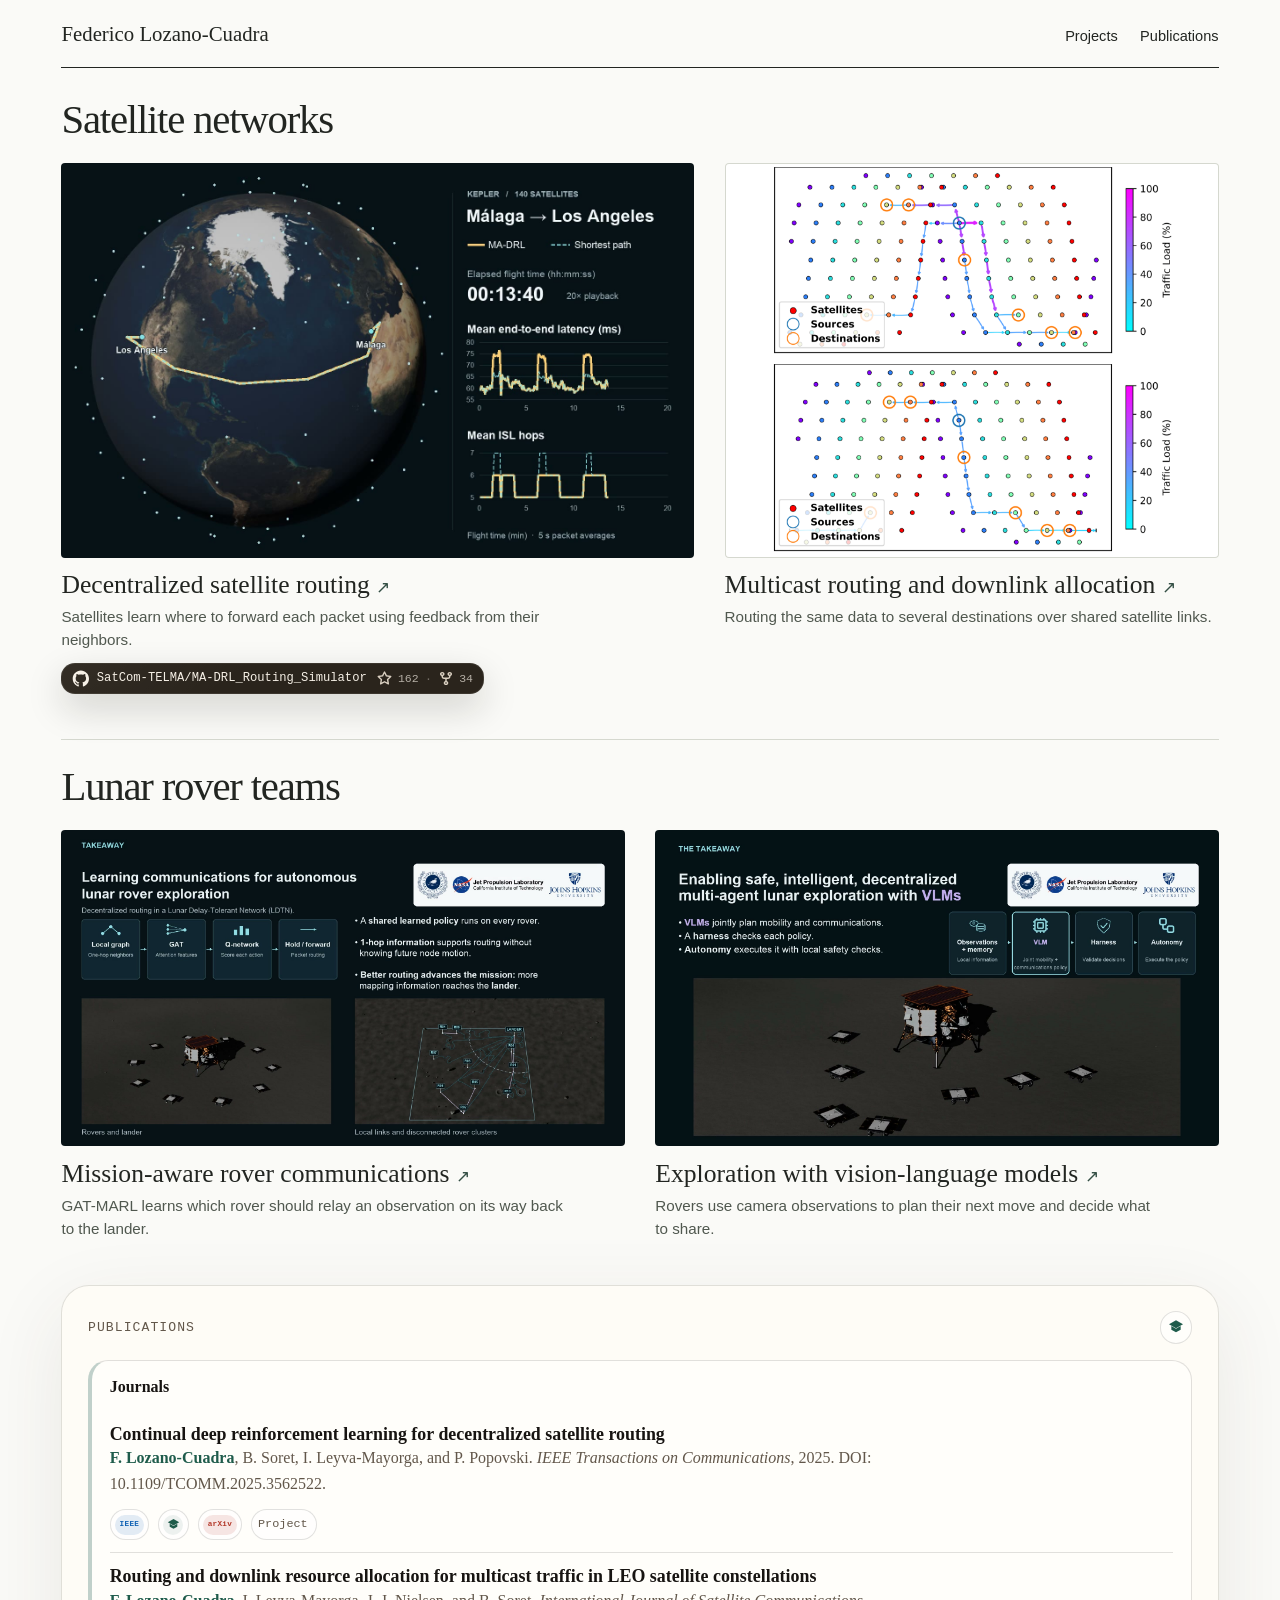
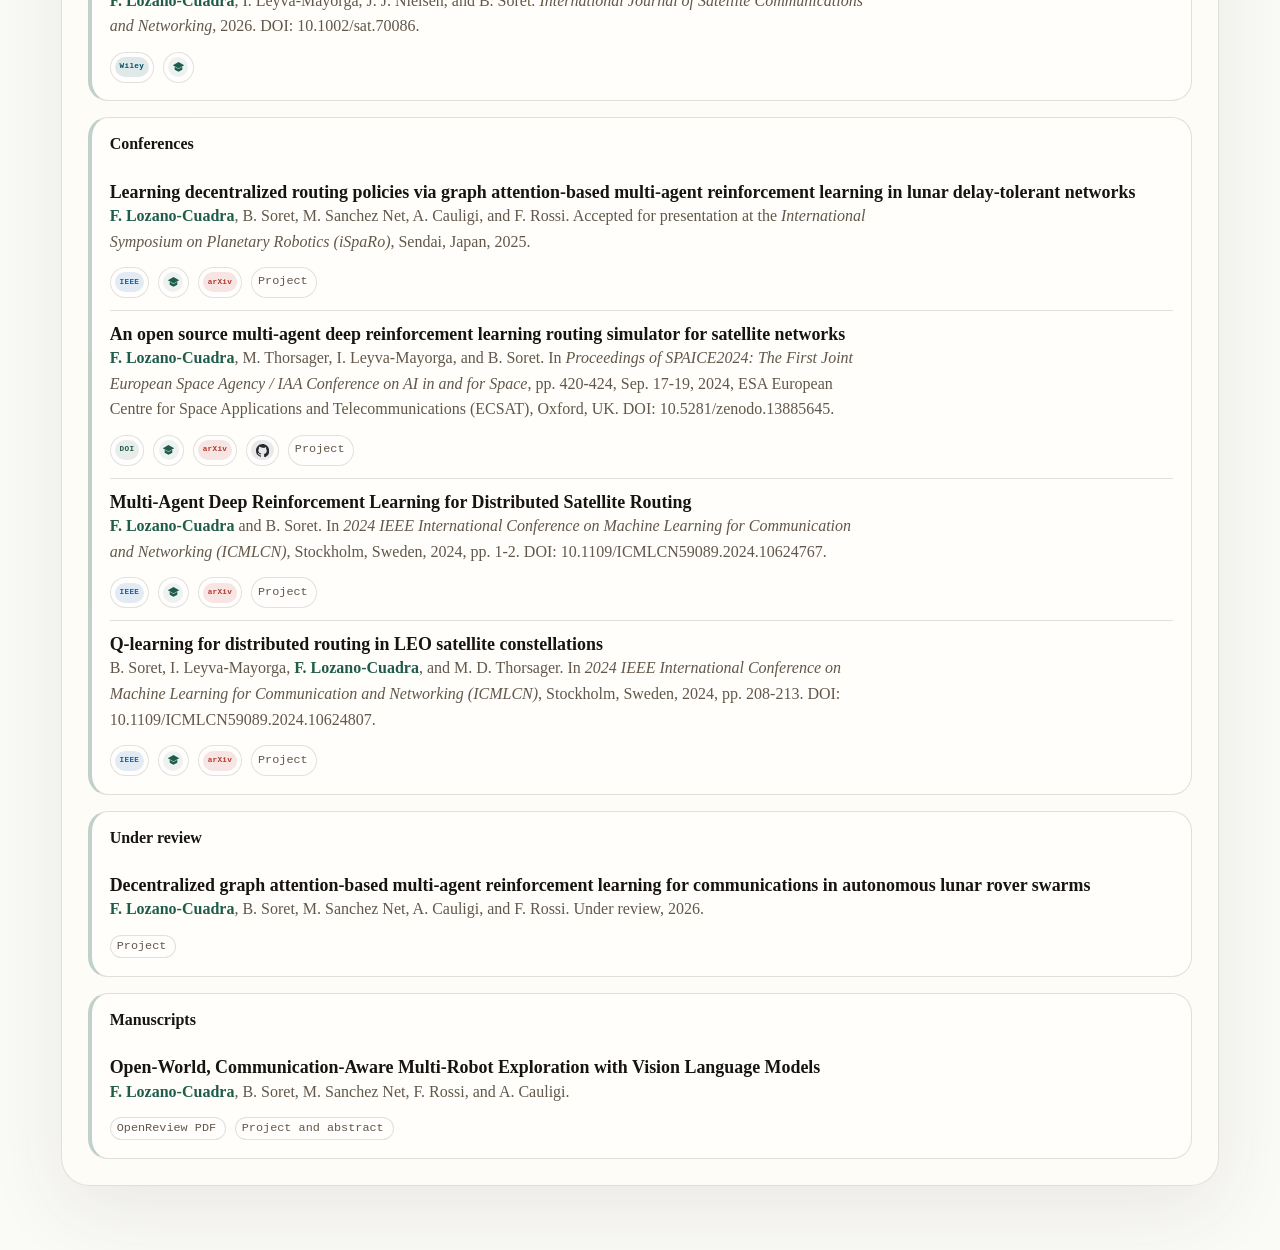
==== commit 9749164f: "Link the FMS manuscript on OpenReview" ====
--- a/research/index.html
+++ b/research/index.html
@@ -238,6 +238,7 @@
               <h3>Open-World, Communication-Aware Multi-Robot Exploration with Vision Language Models</h3>
               <p><span class="author-self">F. Lozano-Cuadra</span>, B. Soret, M. Sanchez Net, F. Rossi, and A. Cauligi.</p>
               <div aria-label="Publication links" class="publication-links">
+                <a class="publication-link" href="https://openreview.net/pdf?id=wgPiAqKKMC" target="_blank" rel="noopener noreferrer">OpenReview PDF</a>
                 <a class="publication-link" href="fms/">Project and abstract</a>
               </div>
             </li>
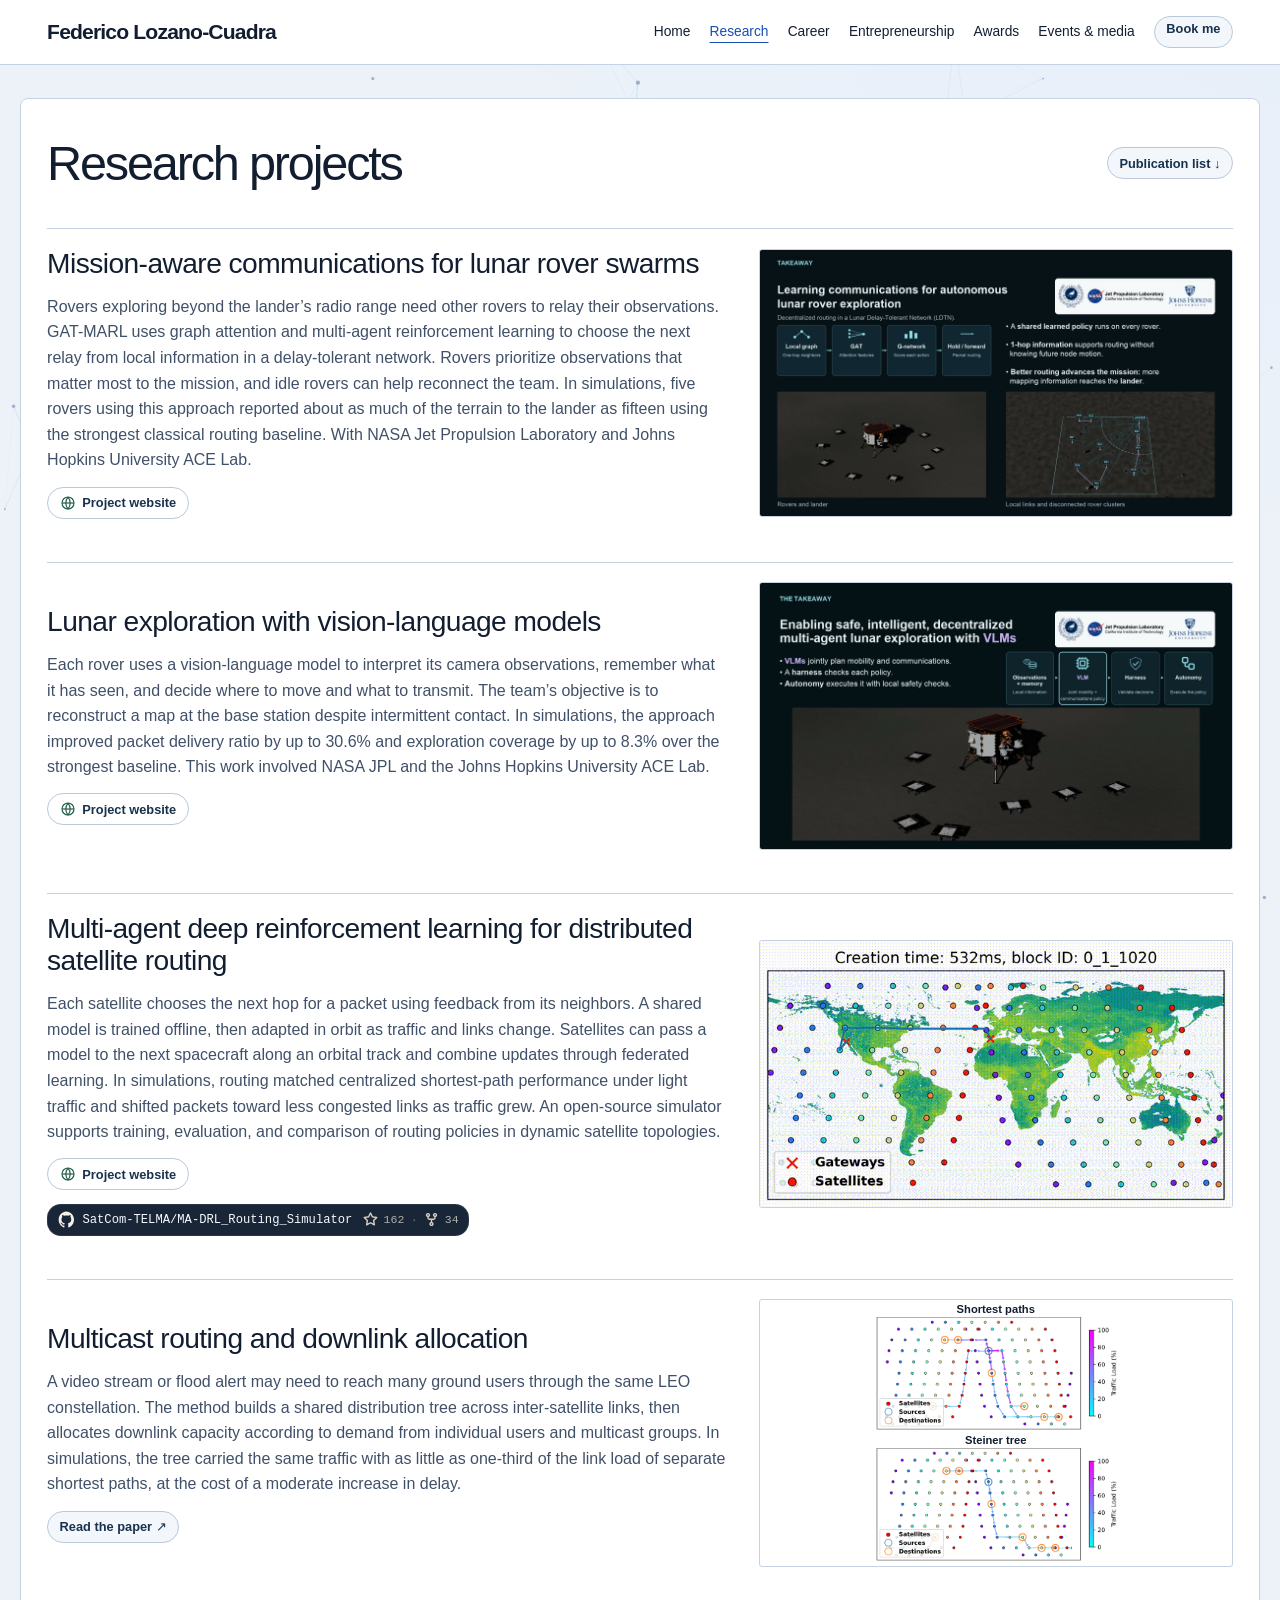
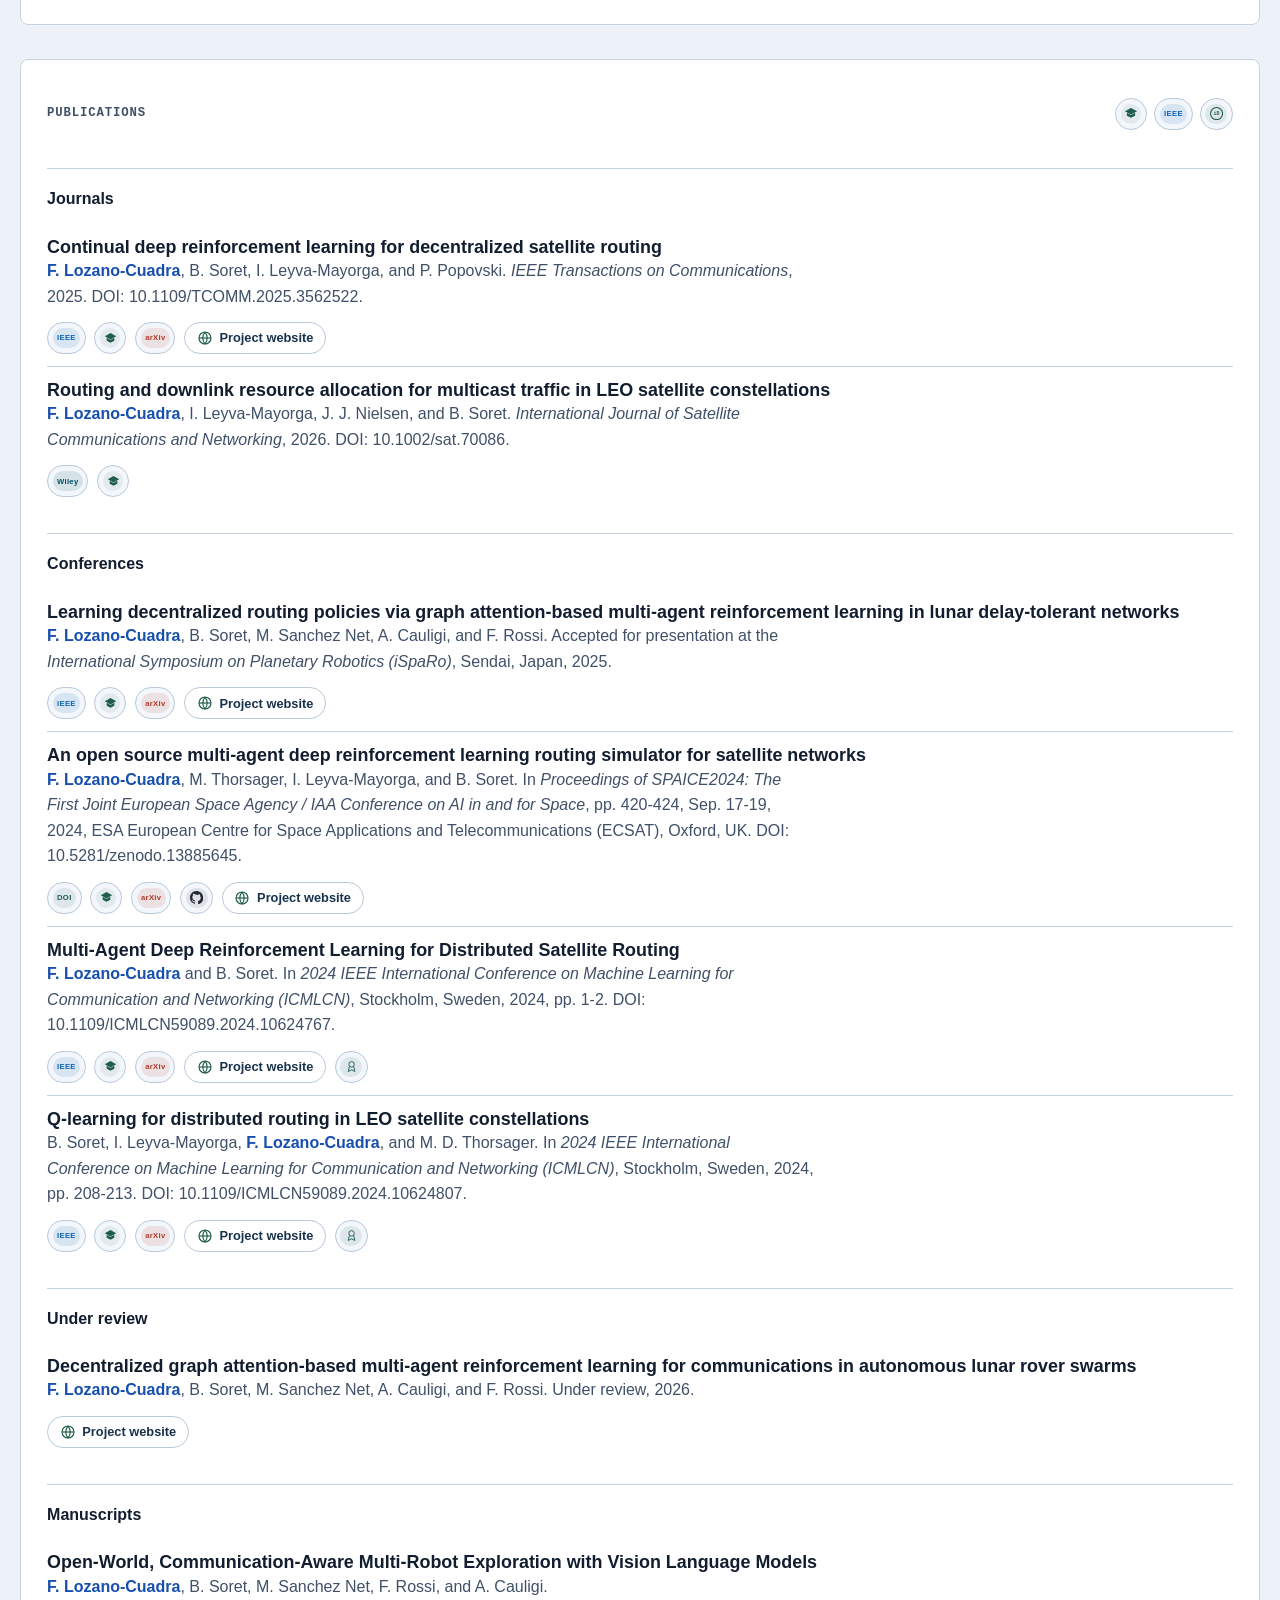
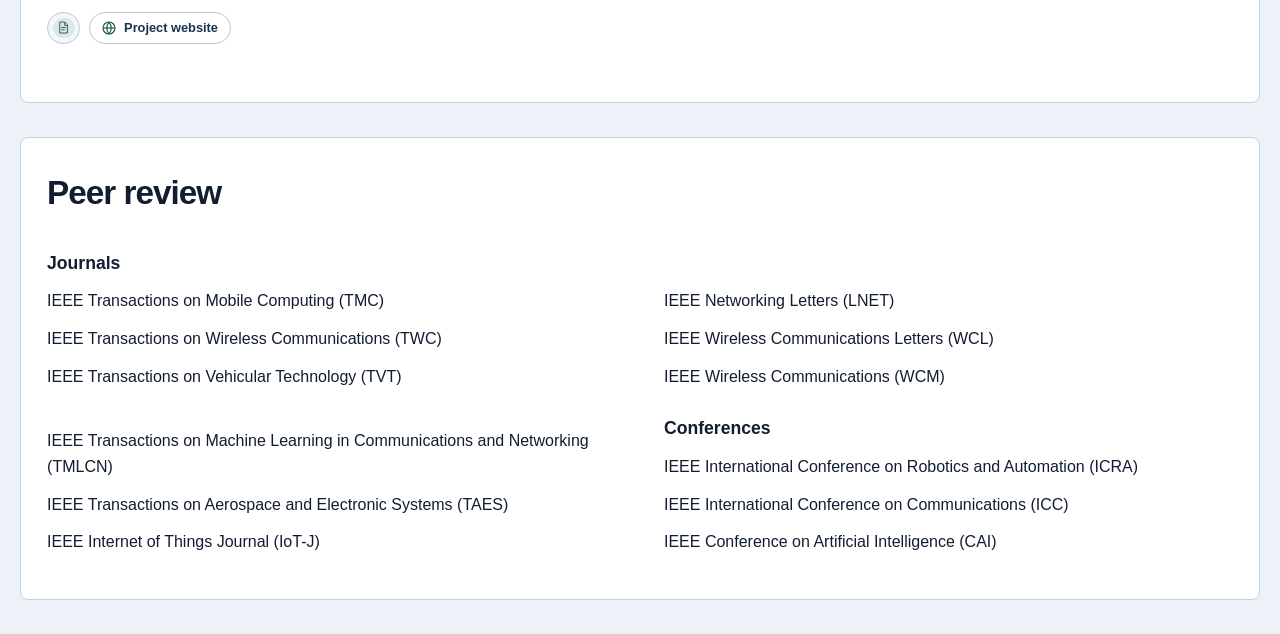
==== commit ab73ff78: "Publish light portfolio with research, career, events and booking pages" ====
--- a/research/index.html
+++ b/research/index.html
@@ -1,30 +1,94 @@
 <!doctype html>
 <html lang="en">
-<head>
-  <meta charset="utf-8">
-  <meta name="viewport" content="width=device-width, initial-scale=1">
-  <title>Research · Federico Lozano-Cuadra</title>
-  <meta name="description" content="Projects and publications on satellite routing and lunar rover exploration by Federico Lozano-Cuadra and collaborators.">
-  <link rel="icon" href="../resources/favicon.svg" type="image/svg+xml">
-  <link rel="stylesheet" href="../styles.css?v=compact-repo">
-  <link rel="stylesheet" href="research.css?v=publication-cards">
-</head>
-<body>
-  <header class="masthead">
-    <a class="name" href="../">Federico Lozano-Cuadra</a>
-    <nav aria-label="On this page"><a href="#projects">Projects</a><a href="#publications">Publications</a></nav>
-  </header>
-  <main>
-    <h1 class="sr-only">Research projects and publications</h1>
-    <section id="projects" aria-label="Projects">
-      <h2>Satellite networks</h2>
-      <div class="projects satellite">
-        <div class="satellite-project">
-          <a class="project" href="tcom/">
-            <img class="frame" src="tcom/assets/poster.jpg?v=kepler" alt="The Málaga–Los Angeles route across a moving Kepler constellation, with latency and hop-count traces." width="1440" height="900">
-            <h3>Decentralized satellite routing <span aria-hidden="true">↗</span></h3>
-            <p>Satellites learn where to forward each packet using feedback from their neighbors.</p>
-          </a>
+  <head>
+    <meta charset="UTF-8" />
+    <meta name="viewport" content="width=device-width, initial-scale=1.0" />
+    <link rel="icon" href="../resources/favicon.svg" type="image/svg+xml" />
+    <title>Research | Federico Lozano-Cuadra</title>
+    <meta name="description" content="Research projects and publications on lunar rover teams and satellite networks." />
+    <link rel="stylesheet" href="../styles.css" />
+    <link rel="stylesheet" href="../portfolio.css">
+    <script src="../navigation.js" defer></script>
+    <script src="../constellations.js" defer></script>
+  </head>
+  <body>
+
+    <div class="page-shell">
+      <header class="site-header">
+        <a class="wordmark" href="../" aria-label="Federico Lozano-Cuadra, home">Federico Lozano-Cuadra</a>
+        <button class="menu-switch" type="button" aria-controls="primary-links" aria-expanded="false" hidden>Menu <span aria-hidden="true">☰</span></button>
+        <nav class="site-nav" id="primary-links" aria-label="Primary navigation">
+          <a href="../">Home</a>
+          <a href="../research/" aria-current="page">Research</a>
+          <a href="../career.html">Career</a>
+          <a href="../entrepreneurship.html">Entrepreneurship</a>
+          <a href="../awards.html">Awards</a>
+          <a href="../press.html">Events &amp; media</a>
+          <a href="../book.html" class="nav-book">Book me</a>
+        </nav>
+      </header>
+
+      <main>
+        <section class="panel" id="projects">
+          <div class="section-heading-top section-heading">
+            <h1 class="section-label">Research projects</h1>
+            <a class="section-heading-link" href="#publications">Publication list ↓</a>
+          </div>
+          <div class="research-stack">
+            <article class="research-item research-item-featured">
+              <div class="research-item-copy">
+                <h3><a href="gatmarl/">Mission-aware communications for lunar rover swarms</a></h3>
+                <p>
+                  Rovers exploring beyond the lander’s radio range need other rovers to relay
+                  their observations. GAT-MARL uses graph attention and multi-agent reinforcement learning
+                  to choose the next relay from local information in a delay-tolerant network. Rovers prioritize observations that matter most to
+                  the mission, and idle rovers can help reconnect the team. In simulations,
+                  five rovers using this approach reported about as much of the terrain to the
+                  lander as fifteen using the strongest classical routing baseline.
+                  With NASA Jet Propulsion Laboratory and Johns Hopkins University ACE Lab.
+                </p>
+                <div><a class="publication-link project-website" href="gatmarl/"><img src="../resources/logos/web-globe.svg" width="16" height="16" alt="">Project website</a></div>
+              </div>
+              <figure class="project-figure">
+                <a class="figure-stage" href="gatmarl/">
+                  <img src="gatmarl/assets/poster.jpg" width="1920" height="1080" alt="Rovers relay observations through local links to the lander." loading="lazy">
+                </a>
+              </figure>
+            </article>
+            <article class="research-item research-item-featured">
+              <div class="research-item-copy">
+                <h3><a href="fms/">Lunar exploration with vision-language models</a></h3>
+                <p>
+                  Each rover uses a vision-language model to interpret its camera observations,
+                  remember what it has seen, and decide where to move and what to transmit. The
+                  team’s objective is to reconstruct a map at the base station despite
+                  intermittent contact. In simulations, the approach improved packet delivery
+                  ratio by up to 30.6% and exploration coverage by up to 8.3% over the
+                  strongest baseline. This work involved NASA JPL and the Johns Hopkins
+                  University ACE Lab.
+                </p>
+                <div><a class="publication-link project-website" href="fms/"><img src="../resources/logos/web-globe.svg" width="16" height="16" alt="">Project website</a></div>
+              </div>
+              <figure class="project-figure">
+                <a class="figure-stage" href="fms/">
+                  <img src="fms/assets/poster.jpg" width="1920" height="1080" alt="Vision-language planning and safety checks for the exploring rover team." loading="lazy">
+                </a>
+              </figure>
+            </article>
+            <article class="research-item research-item-featured">
+              <div class="research-item-copy">
+                <h3><a href="tcom/">Multi-agent deep reinforcement learning for distributed satellite routing</a></h3>
+                <p>
+                  Each satellite chooses the next hop for a packet using feedback from its
+                  neighbors. A shared model is trained offline, then adapted in orbit as
+                  traffic and links change. Satellites can pass a model to the next spacecraft
+                  along an orbital track and combine updates through federated learning. In
+                  simulations, routing matched centralized shortest-path performance under
+                  light traffic and shifted packets toward less congested links as traffic
+                  grew. An open-source simulator supports training, evaluation, and
+                  comparison of routing policies in dynamic satellite topologies.
+                </p>
+                <div><a class="publication-link project-website" href="tcom/"><img src="../resources/logos/web-globe.svg" width="16" height="16" alt="">Project website</a></div>
           <a class="research-repo-card" href="https://github.com/SatCom-TELMA/MA-DRL_Routing_Simulator" rel="noopener noreferrer" target="_blank">
             <img alt="" class="research-repo-card-logo" decoding="async" height="24" src="tcom/assets/github-mark.svg" width="24"/>
             <span class="research-repo-card-body">
@@ -42,211 +106,213 @@
               </span>
             </span>
           </a>
+              </div>
+              <figure class="project-figure">
+                <a class="figure-stage" href="tcom/">
+                  <img src="figures/satellite-routing.gif" width="640" height="360" alt="Animated simulation of packet routing through a satellite constellation." loading="lazy" decoding="async">
+                </a>
+              </figure>
+            </article>
+            <article class="research-item research-item-featured">
+              <div class="research-item-copy">
+                <h3><a href="https://onlinelibrary.wiley.com/doi/abs/10.1002/sat.70086">Multicast routing and downlink allocation</a></h3>
+                <p>
+                  A video stream or flood alert may need to reach many ground users through the
+                  same LEO constellation. The method builds a shared distribution tree across
+                  inter-satellite links, then allocates downlink capacity according to demand
+                  from individual users and multicast groups. In simulations, the tree carried
+                  the same traffic with as little as one-third of the link load of separate
+                  shortest paths, at the cost of a moderate increase in delay.
+                </p>
+                <div><a class="publication-link" href="https://onlinelibrary.wiley.com/doi/abs/10.1002/sat.70086">Read the paper ↗</a></div>
+              </div>
+              <figure class="project-figure">
+                <div class="figure-stage">
+                  <div class="route-pair">
+                    <div><span>Shortest paths</span><img src="shortest-path.webp" width="1280" height="606" alt="Separate routes from one source to several destination satellites." loading="lazy"></div>
+                    <div><span>Steiner tree</span><img src="steiner-tree.webp" width="1280" height="606" alt="A multicast tree shares links among the same destinations." loading="lazy"></div>
+                  </div>
+                </div>
+              </figure>
+            </article>
+          </div>
+        </section>
+        <section aria-label="Publications" class="panel" id="publications">
+          <div class="section-heading">
+            <div class="section-heading-top">
+              <p class="section-label">Publications</p>
+              <div class="publication-profiles" role="group" aria-label="Author profiles">
+                <a aria-label="Google Scholar profile" class="publication-link publication-link-icon-only" data-kind="scholar" href="https://scholar.google.com/citations?user=6PZm2aYAAAAJ" rel="noopener noreferrer" target="_blank" title="Google Scholar profile"><span aria-hidden="true" class="publication-link-icon">
+<img alt="" class="publication-link-logo" decoding="async" height="16" src="../resources/logos/google-scholar.svg" width="16"/>
+</span></a>
+                <a aria-label="IEEE author search" class="publication-link publication-link-icon-only" data-kind="ieee" href="https://ieeexplore.ieee.org/search/searchresult.jsp?newsearch=true&amp;queryText=Federico%20Lozano-Cuadra" rel="noopener noreferrer" target="_blank" title="IEEE author search"><span aria-hidden="true" class="publication-link-icon">
+<span class="publication-link-mark">IEEE</span>
+</span></a>
+                <a aria-label="ORCID profile" class="publication-link publication-link-icon-only" data-kind="orcid" href="https://orcid.org/0009-0001-6238-1369" rel="noopener noreferrer" target="_blank" title="ORCID profile"><span aria-hidden="true" class="publication-link-icon"><svg aria-hidden="true" class="social-icon" viewbox="0 0 24 24">
+<circle cx="12" cy="12" fill="none" r="11" stroke="currentColor" stroke-width="2"></circle>
+<text text-anchor="middle" x="12" y="15.2">iD</text>
+</svg></span></a>
+              </div>
+            </div>
+          </div>
+          <div class="publication-groups">
+            <section aria-labelledby="publications-journals" class="publication-group">
+              <h3 class="subsection-title" id="publications-journals">Journals</h3>
+              <ul class="list-stack">
+                <li class="list-item">
+                  <h3>Continual deep reinforcement learning for decentralized satellite routing</h3>
+                  <p> <span class="author-self">F. Lozano-Cuadra</span>, B. Soret, I. Leyva-Mayorga, and P. Popovski. <em>IEEE Transactions on Communications</em>, 2025. DOI: 10.1109/TCOMM.2025.3562522. </p>
+                  <div aria-label="Publication links" class="publication-links">
+                    <a aria-label="IEEE Xplore" class="publication-link publication-link-icon-only" data-kind="ieee" href="https://doi.org/10.1109/TCOMM.2025.3562522" rel="noopener noreferrer" target="_blank" title="IEEE Xplore"><span aria-hidden="true" class="publication-link-icon">
+<span class="publication-link-mark">IEEE</span>
+</span></a>
+                    <a aria-label="Google Scholar" class="publication-link publication-link-icon-only" data-kind="scholar" href="https://scholar.google.com/citations?view_op=view_citation&amp;hl=en&amp;user=6PZm2aYAAAAJ&amp;citation_for_view=6PZm2aYAAAAJ:d1gkVwhDpl0C" rel="noopener noreferrer" target="_blank" title="Google Scholar"><span aria-hidden="true" class="publication-link-icon">
+<img alt="" class="publication-link-logo" decoding="async" height="16" src="../resources/logos/google-scholar.svg" width="16"/>
+</span></a>
+                    <a aria-label="arXiv" class="publication-link publication-link-icon-only" data-kind="arxiv" href="https://arxiv.org/abs/2405.12308" rel="noopener noreferrer" target="_blank" title="arXiv"><span aria-hidden="true" class="publication-link-icon">
+<span class="publication-link-mark">arXiv</span>
+</span></a>
+                    <a class="publication-link project-website" href="tcom/"><img src="../resources/logos/web-globe.svg" width="16" height="16" alt="">Project website</a>
+                  </div>
+                </li>
+                <li class="list-item">
+                  <h3> Routing and downlink resource allocation for multicast traffic in LEO satellite constellations </h3>
+                  <p> <span class="author-self">F. Lozano-Cuadra</span>, I. Leyva-Mayorga, J. J. Nielsen, and B. Soret. <em>International Journal of Satellite Communications and Networking</em>, 2026. DOI: 10.1002/sat.70086. </p>
+                  <div aria-label="Publication links" class="publication-links">
+                    <a aria-label="Wiley Online Library" class="publication-link publication-link-icon-only" data-kind="wiley" href="https://onlinelibrary.wiley.com/doi/abs/10.1002/sat.70086" rel="noopener noreferrer" target="_blank" title="Wiley Online Library"><span aria-hidden="true" class="publication-link-icon">
+<span class="publication-link-mark">Wiley</span>
+</span></a>
+                    <a aria-label="Google Scholar" class="publication-link publication-link-icon-only" data-kind="scholar" href="https://scholar.google.com/citations?view_op=view_citation&amp;hl=es&amp;user=6PZm2aYAAAAJ&amp;citation_for_view=6PZm2aYAAAAJ:UeHWp8X0CEIC" rel="noopener noreferrer" target="_blank" title="Google Scholar"><span aria-hidden="true" class="publication-link-icon">
+<img alt="" class="publication-link-logo" decoding="async" height="16" src="../resources/logos/google-scholar.svg" width="16"/>
+</span></a>
+                  </div>
+                </li>
+              </ul>
+            </section>
+            <section aria-labelledby="publications-conferences" class="publication-group">
+              <h3 class="subsection-title" id="publications-conferences">Conferences</h3>
+              <ul class="list-stack">
+                <li class="list-item">
+                  <h3> Learning decentralized routing policies via graph attention-based multi-agent reinforcement learning in lunar delay-tolerant networks </h3>
+                  <p> <span class="author-self">F. Lozano-Cuadra</span>, B. Soret, M. Sanchez Net, A. Cauligi, and F. Rossi. Accepted for presentation at the <em>International Symposium on Planetary Robotics (iSpaRo)</em>, Sendai, Japan, 2025. </p>
+                  <div aria-label="Publication links" class="publication-links">
+                    <a aria-label="IEEE Xplore" class="publication-link publication-link-icon-only" data-kind="ieee" href="https://ieeexplore.ieee.org/document/11437303" rel="noopener noreferrer" target="_blank" title="IEEE Xplore"><span aria-hidden="true" class="publication-link-icon">
+<span class="publication-link-mark">IEEE</span>
+</span></a>
+                    <a aria-label="Google Scholar" class="publication-link publication-link-icon-only" data-kind="scholar" href="https://scholar.google.com/citations?view_op=view_citation&amp;hl=en&amp;user=6PZm2aYAAAAJ&amp;citation_for_view=6PZm2aYAAAAJ:qjMakFHDy7sC" rel="noopener noreferrer" target="_blank" title="Google Scholar"><span aria-hidden="true" class="publication-link-icon">
+<img alt="" class="publication-link-logo" decoding="async" height="16" src="../resources/logos/google-scholar.svg" width="16"/>
+</span></a>
+                    <a aria-label="arXiv" class="publication-link publication-link-icon-only" data-kind="arxiv" href="https://arxiv.org/abs/2510.20436" rel="noopener noreferrer" target="_blank" title="arXiv"><span aria-hidden="true" class="publication-link-icon">
+<span class="publication-link-mark">arXiv</span>
+</span></a>
+                    <a class="publication-link project-website" href="gatmarl/"><img src="../resources/logos/web-globe.svg" width="16" height="16" alt="">Project website</a>
+                  </div>
+                </li>
+                <li class="list-item">
+                  <h3> An open source multi-agent deep reinforcement learning routing simulator for satellite networks </h3>
+                  <p> <span class="author-self">F. Lozano-Cuadra</span>, M. Thorsager, I. Leyva-Mayorga, and B. Soret. In <em>Proceedings of SPAICE2024: The First Joint European Space Agency / IAA Conference on AI in and for Space</em>, pp. 420-424, Sep. 17-19, 2024, ESA European Centre for Space Applications and Telecommunications (ECSAT), Oxford, UK. DOI: 10.5281/zenodo.13885645. </p>
+                  <div aria-label="Publication links" class="publication-links">
+                    <a aria-label="Zenodo" class="publication-link publication-link-icon-only" data-kind="doi" href="https://doi.org/10.5281/zenodo.13885645" rel="noopener noreferrer" target="_blank" title="Zenodo"><span aria-hidden="true" class="publication-link-icon">
+<span class="publication-link-mark">DOI</span>
+</span></a>
+                    <a aria-label="Google Scholar" class="publication-link publication-link-icon-only" data-kind="scholar" href="https://scholar.google.com/citations?view_op=view_citation&amp;hl=en&amp;user=6PZm2aYAAAAJ&amp;citation_for_view=6PZm2aYAAAAJ:9yKSN-GCB0IC" rel="noopener noreferrer" target="_blank" title="Google Scholar"><span aria-hidden="true" class="publication-link-icon">
+<img alt="" class="publication-link-logo" decoding="async" height="16" src="../resources/logos/google-scholar.svg" width="16"/>
+</span></a>
+                    <a aria-label="arXiv" class="publication-link publication-link-icon-only" data-kind="arxiv" href="https://arxiv.org/abs/2407.11047" rel="noopener noreferrer" target="_blank" title="arXiv"><span aria-hidden="true" class="publication-link-icon">
+<span class="publication-link-mark">arXiv</span>
+</span></a>
+                    <a aria-label="GitHub" class="publication-link publication-link-icon-only" data-kind="github" href="https://github.com/SatCom-TELMA/MA-DRL_Routing_Simulator" rel="noopener noreferrer" target="_blank" title="GitHub"><span aria-hidden="true" class="publication-link-icon">
+<svg viewbox="0 0 24 24">
+<path d="M12 0C5.37 0 0 5.37 0 12a12 12 0 0 0 8.2 11.38c.6.11.82-.26.82-.58 0-.29-.01-1.04-.01-2.04-3.34.73-4.04-1.61-4.04-1.61-.55-1.38-1.33-1.75-1.33-1.75-1.09-.75.08-.74.08-.74 1.2.08 1.84 1.24 1.84 1.24 1.07 1.84 2.8 1.31 3.49 1 .11-.78.42-1.31.76-1.61-2.67-.3-5.47-1.34-5.47-5.95 0-1.31.47-2.38 1.23-3.22-.12-.3-.53-1.52.12-3.18 0 0 1.01-.32 3.3 1.23A11.5 11.5 0 0 1 12 6.8c1.02 0 2.05.14 3.01.41 2.29-1.55 3.3-1.23 3.3-1.23.65 1.66.24 2.88.12 3.18.76.84 1.23 1.91 1.23 3.22 0 4.62-2.81 5.64-5.49 5.94.43.37.82 1.1.82 2.23 0 1.61-.01 2.91-.01 3.31 0 .32.22.69.82.58A12 12 0 0 0 24 12C24 5.37 18.63 0 12 0Z"></path>
+</svg>
+</span></a>
+                    <a class="publication-link project-website" href="tcom/"><img src="../resources/logos/web-globe.svg" width="16" height="16" alt="">Project website</a>
+                  </div>
+                </li>
+                <li class="list-item" id="icmlcn-madrl">
+                  <h3>Multi-Agent Deep Reinforcement Learning for Distributed Satellite Routing</h3>
+                  <p> <span class="author-self">F. Lozano-Cuadra</span> and B. Soret. In <em>2024 IEEE International Conference on Machine Learning for Communication and Networking (ICMLCN)</em>, Stockholm, Sweden, 2024, pp. 1-2. DOI: 10.1109/ICMLCN59089.2024.10624767. </p>
+                  <div aria-label="Publication links" class="publication-links">
+                    <a aria-label="IEEE Xplore" class="publication-link publication-link-icon-only" data-kind="ieee" href="https://doi.org/10.1109/ICMLCN59089.2024.10624767" rel="noopener noreferrer" target="_blank" title="IEEE Xplore"><span aria-hidden="true" class="publication-link-icon">
+<span class="publication-link-mark">IEEE</span>
+</span></a>
+                    <a aria-label="Google Scholar" class="publication-link publication-link-icon-only" data-kind="scholar" href="https://scholar.google.com/citations?view_op=view_citation&amp;hl=en&amp;user=6PZm2aYAAAAJ&amp;citation_for_view=6PZm2aYAAAAJ:u-x6o8ySG0sC" rel="noopener noreferrer" target="_blank" title="Google Scholar"><span aria-hidden="true" class="publication-link-icon">
+<img alt="" class="publication-link-logo" decoding="async" height="16" src="../resources/logos/google-scholar.svg" width="16"/>
+</span></a>
+                    <a aria-label="arXiv" class="publication-link publication-link-icon-only" data-kind="arxiv" href="https://arxiv.org/abs/2402.17666" rel="noopener noreferrer" target="_blank" title="arXiv"><span aria-hidden="true" class="publication-link-icon">
+<span class="publication-link-mark">arXiv</span>
+</span></a>
+                    <a class="publication-link project-website" href="tcom/"><img src="../resources/logos/web-globe.svg" width="16" height="16" alt="">Project website</a>
+                    <a aria-label="IEEE travel grant" class="publication-link publication-link-icon-only" data-kind="award" href="../awards.html#icmlcn-grant" title="IEEE travel grant"><span aria-hidden="true" class="publication-link-icon"><svg fill="none" stroke="currentColor" stroke-width="1.7" viewbox="0 0 24 24"><circle cx="12" cy="8" fill="none" r="5"></circle><path d="m8 12-2 9 6-3 6 3-2-9" fill="none"></path></svg></span></a>
+                  </div>
+                </li>
+                <li class="list-item" id="icmlcn-q-learning">
+                  <h3>Q-learning for distributed routing in LEO satellite constellations</h3>
+                  <p> B. Soret, I. Leyva-Mayorga, <span class="author-self">F. Lozano-Cuadra</span>, and M. D. Thorsager. In <em>2024 IEEE International Conference on Machine Learning for Communication and Networking (ICMLCN)</em>, Stockholm, Sweden, 2024, pp. 208-213. DOI: 10.1109/ICMLCN59089.2024.10624807. </p>
+                  <div aria-label="Publication links" class="publication-links">
+                    <a aria-label="IEEE Xplore" class="publication-link publication-link-icon-only" data-kind="ieee" href="https://doi.org/10.1109/ICMLCN59089.2024.10624807" rel="noopener noreferrer" target="_blank" title="IEEE Xplore"><span aria-hidden="true" class="publication-link-icon">
+<span class="publication-link-mark">IEEE</span>
+</span></a>
+                    <a aria-label="Google Scholar" class="publication-link publication-link-icon-only" data-kind="scholar" href="https://scholar.google.com/citations?view_op=view_citation&amp;hl=en&amp;user=6PZm2aYAAAAJ&amp;citation_for_view=6PZm2aYAAAAJ:u5HHmVD_uO8C" rel="noopener noreferrer" target="_blank" title="Google Scholar"><span aria-hidden="true" class="publication-link-icon">
+<img alt="" class="publication-link-logo" decoding="async" height="16" src="../resources/logos/google-scholar.svg" width="16"/>
+</span></a>
+                    <a aria-label="arXiv" class="publication-link publication-link-icon-only" data-kind="arxiv" href="https://arxiv.org/abs/2306.01346" rel="noopener noreferrer" target="_blank" title="arXiv"><span aria-hidden="true" class="publication-link-icon">
+<span class="publication-link-mark">arXiv</span>
+</span></a>
+                    <a class="publication-link project-website" href="tcom/"><img src="../resources/logos/web-globe.svg" width="16" height="16" alt="">Project website</a>
+                    <a aria-label="IEEE travel grant" class="publication-link publication-link-icon-only" data-kind="award" href="../awards.html#icmlcn-grant" title="IEEE travel grant"><span aria-hidden="true" class="publication-link-icon"><svg fill="none" stroke="currentColor" stroke-width="1.7" viewbox="0 0 24 24"><circle cx="12" cy="8" fill="none" r="5"></circle><path d="m8 12-2 9 6-3 6 3-2-9" fill="none"></path></svg></span></a>
+                  </div>
+                </li>
+              </ul>
+            </section>
+            <section aria-labelledby="publications-review" class="publication-group">
+              <h3 class="subsection-title" id="publications-review">Under review</h3>
+              <ul class="list-stack">
+                <li class="list-item">
+                  <h3> Decentralized graph attention-based multi-agent reinforcement learning for communications in autonomous lunar rover swarms </h3>
+                  <p> <span class="author-self">F. Lozano-Cuadra</span>, B. Soret, M. Sanchez Net, A. Cauligi, and F. Rossi. Under review, 2026. </p>
+                  <div aria-label="Publication links" class="publication-links">
+                    <a class="publication-link project-website" href="gatmarl/"><img src="../resources/logos/web-globe.svg" width="16" height="16" alt="">Project website</a>
+                  </div>
+                </li>
+              </ul>
+            </section>
+            <section aria-labelledby="manuscripts" class="publication-group">
+              <h3 class="subsection-title" id="manuscripts">Manuscripts</h3>
+              <ul class="list-stack">
+                <li class="list-item">
+                  <h3>Open-World, Communication-Aware Multi-Robot Exploration with Vision Language Models</h3>
+                  <p><span class="author-self">F. Lozano-Cuadra</span>, B. Soret, M. Sanchez Net, F. Rossi, and A. Cauligi.</p>
+                  <div aria-label="Publication links" class="publication-links">
+                    <a aria-label="OpenReview PDF" class="publication-link publication-link-icon-only" data-kind="paper" href="https://openreview.net/pdf?id=wgPiAqKKMC" rel="noopener noreferrer" target="_blank" title="OpenReview PDF"><span aria-hidden="true" class="publication-link-icon"><svg fill="none" stroke="currentColor" stroke-width="1.7" viewbox="0 0 24 24"><path d="M5 2h9l5 5v15H5z M14 2v6h5 M8 12h8 M8 16h6" fill="none"></path></svg></span></a>
+                    <a class="publication-link project-website" href="fms/"><img src="../resources/logos/web-globe.svg" width="16" height="16" alt="">Project website</a>
+                  </div>
+                </li>
+              </ul>
+            </section>
+          </div>
+        </section>
+      <section class="panel" id="reviewer">
+        <div class="collection-head">
+          <h2>Peer review</h2>
         </div>
-        <a class="project" href="https://onlinelibrary.wiley.com/doi/abs/10.1002/sat.70086">
-          <div class="plots">
-            <img src="shortest-path.webp" alt="Shortest paths from a source to multiple destinations in the mesh." width="1280" height="606">
-            <img src="steiner-tree.webp" alt="The same destinations connected by a shared Steiner tree." width="1280" height="606">
-          </div>
-          <h3>Multicast routing and downlink allocation <span aria-hidden="true">↗</span></h3>
-          <p>Routing the same data to several destinations over shared satellite links.</p>
-        </a>
-      </div>
-      <h2>Lunar rover teams</h2>
-      <div class="projects lunar">
-        <a class="project" href="gatmarl/">
-          <img class="frame" src="gatmarl/assets/poster.jpg" alt="GAT-MARL takeaway showing the rover swarm, lander, and local relay links." width="1920" height="1080" loading="lazy">
-          <h3>Mission-aware rover communications <span aria-hidden="true">↗</span></h3>
-          <p>GAT-MARL learns which rover should relay an observation on its way back to the lander.</p>
-        </a>
-        <a class="project" href="fms/">
-          <img class="frame" src="fms/assets/poster.jpg" alt="Vision-language exploration takeaway showing the rover team and its planning and safety checks." width="1920" height="1080" loading="lazy">
-          <h3>Exploration with vision-language models <span aria-hidden="true">↗</span></h3>
-          <p>Rovers use camera observations to plan their next move and decide what to share.</p>
-        </a>
-      </div>
-    </section>
-    <section aria-label="Publications" class="panel" id="publications">
-      <div class="section-heading">
-        <div class="section-heading-top">
-          <p class="section-label">Publications</p>
-          <a aria-label="Google Scholar profile" class="section-heading-link section-heading-link-icon-only" href="https://scholar.google.com/citations?user=6PZm2aYAAAAJ" rel="noopener noreferrer" target="_blank" title="Google Scholar profile">
-            <img alt="" decoding="async" height="16" src="../resources/logos/google-scholar.svg" width="16"/>
-          </a>
-        </div>
-      </div>
-      <div class="publication-groups">
-        <section aria-labelledby="publications-journals" class="publication-group">
-          <h3 class="subsection-title" id="publications-journals">Journals</h3>
-          <ul class="list-stack">
-            <li class="list-item">
-              <h3>Continual deep reinforcement learning for decentralized satellite routing</h3>
-              <p> <span class="author-self">F. Lozano-Cuadra</span>, B. Soret, I. Leyva-Mayorga, and P. Popovski. <em>IEEE Transactions on Communications</em>, 2025. DOI: 10.1109/TCOMM.2025.3562522. </p>
-              <div aria-label="Publication links" class="publication-links">
-                <a aria-label="IEEE Xplore" class="publication-link publication-link-icon-only" data-kind="ieee" href="https://doi.org/10.1109/TCOMM.2025.3562522" rel="noopener noreferrer" target="_blank" title="IEEE Xplore">
-                  <span aria-hidden="true" class="publication-link-icon">
-                    <span class="publication-link-mark">IEEE</span>
-                  </span>
-                </a>
-                <a aria-label="Google Scholar" class="publication-link publication-link-icon-only" data-kind="scholar" href="https://scholar.google.com/citations?view_op=view_citation&amp;hl=en&amp;user=6PZm2aYAAAAJ&amp;citation_for_view=6PZm2aYAAAAJ:d1gkVwhDpl0C" rel="noopener noreferrer" target="_blank" title="Google Scholar">
-                  <span aria-hidden="true" class="publication-link-icon">
-                    <img alt="" class="publication-link-logo" decoding="async" height="16" src="../resources/logos/google-scholar.svg" width="16"/>
-                  </span>
-                </a>
-                <a aria-label="arXiv" class="publication-link publication-link-icon-only" data-kind="arxiv" href="https://arxiv.org/abs/2405.12308" rel="noopener noreferrer" target="_blank" title="arXiv">
-                  <span aria-hidden="true" class="publication-link-icon">
-                    <span class="publication-link-mark">arXiv</span>
-                  </span>
-                </a>
-                <a class="publication-link" href="tcom/">Project</a>
-              </div>
-            </li>
-            <li class="list-item">
-              <h3> Routing and downlink resource allocation for multicast traffic in LEO satellite constellations </h3>
-              <p> <span class="author-self">F. Lozano-Cuadra</span>, I. Leyva-Mayorga, J. J. Nielsen, and B. Soret. <em>International Journal of Satellite Communications and Networking</em>, 2026. DOI: 10.1002/sat.70086. </p>
-              <div aria-label="Publication links" class="publication-links">
-                <a aria-label="Wiley Online Library" class="publication-link publication-link-icon-only" data-kind="wiley" href="https://onlinelibrary.wiley.com/doi/abs/10.1002/sat.70086" rel="noopener noreferrer" target="_blank" title="Wiley Online Library">
-                  <span aria-hidden="true" class="publication-link-icon">
-                    <span class="publication-link-mark">Wiley</span>
-                  </span>
-                </a>
-                <a aria-label="Google Scholar" class="publication-link publication-link-icon-only" data-kind="scholar" href="https://scholar.google.com/citations?view_op=view_citation&amp;hl=es&amp;user=6PZm2aYAAAAJ&amp;citation_for_view=6PZm2aYAAAAJ:UeHWp8X0CEIC" rel="noopener noreferrer" target="_blank" title="Google Scholar">
-                  <span aria-hidden="true" class="publication-link-icon">
-                    <img alt="" class="publication-link-logo" decoding="async" height="16" src="../resources/logos/google-scholar.svg" width="16"/>
-                  </span>
-                </a>
-              </div>
-            </li>
-          </ul>
-        </section>
-        <section aria-labelledby="publications-conferences" class="publication-group">
-          <h3 class="subsection-title" id="publications-conferences">Conferences</h3>
-          <ul class="list-stack">
-            <li class="list-item">
-              <h3> Learning decentralized routing policies via graph attention-based multi-agent reinforcement learning in lunar delay-tolerant networks </h3>
-              <p> <span class="author-self">F. Lozano-Cuadra</span>, B. Soret, M. Sanchez Net, A. Cauligi, and F. Rossi. Accepted for presentation at the <em>International Symposium on Planetary Robotics (iSpaRo)</em>, Sendai, Japan, 2025. </p>
-              <div aria-label="Publication links" class="publication-links">
-                <a aria-label="IEEE Xplore" class="publication-link publication-link-icon-only" data-kind="ieee" href="https://ieeexplore.ieee.org/document/11437303" rel="noopener noreferrer" target="_blank" title="IEEE Xplore">
-                  <span aria-hidden="true" class="publication-link-icon">
-                    <span class="publication-link-mark">IEEE</span>
-                  </span>
-                </a>
-                <a aria-label="Google Scholar" class="publication-link publication-link-icon-only" data-kind="scholar" href="https://scholar.google.com/citations?view_op=view_citation&amp;hl=en&amp;user=6PZm2aYAAAAJ&amp;citation_for_view=6PZm2aYAAAAJ:qjMakFHDy7sC" rel="noopener noreferrer" target="_blank" title="Google Scholar">
-                  <span aria-hidden="true" class="publication-link-icon">
-                    <img alt="" class="publication-link-logo" decoding="async" height="16" src="../resources/logos/google-scholar.svg" width="16"/>
-                  </span>
-                </a>
-                <a aria-label="arXiv" class="publication-link publication-link-icon-only" data-kind="arxiv" href="https://arxiv.org/abs/2510.20436" rel="noopener noreferrer" target="_blank" title="arXiv">
-                  <span aria-hidden="true" class="publication-link-icon">
-                    <span class="publication-link-mark">arXiv</span>
-                  </span>
-                </a>
-                <a class="publication-link" href="gatmarl/">Project</a>
-              </div>
-            </li>
-            <li class="list-item">
-              <h3> An open source multi-agent deep reinforcement learning routing simulator for satellite networks </h3>
-              <p> <span class="author-self">F. Lozano-Cuadra</span>, M. Thorsager, I. Leyva-Mayorga, and B. Soret. In <em>Proceedings of SPAICE2024: The First Joint European Space Agency / IAA Conference on AI in and for Space</em>, pp. 420-424, Sep. 17-19, 2024, ESA European Centre for Space Applications and Telecommunications (ECSAT), Oxford, UK. DOI: 10.5281/zenodo.13885645. </p>
-              <div aria-label="Publication links" class="publication-links">
-                <a aria-label="Zenodo" class="publication-link publication-link-icon-only" data-kind="doi" href="https://doi.org/10.5281/zenodo.13885645" rel="noopener noreferrer" target="_blank" title="Zenodo">
-                  <span aria-hidden="true" class="publication-link-icon">
-                    <span class="publication-link-mark">DOI</span>
-                  </span>
-                </a>
-                <a aria-label="Google Scholar" class="publication-link publication-link-icon-only" data-kind="scholar" href="https://scholar.google.com/citations?view_op=view_citation&amp;hl=en&amp;user=6PZm2aYAAAAJ&amp;citation_for_view=6PZm2aYAAAAJ:9yKSN-GCB0IC" rel="noopener noreferrer" target="_blank" title="Google Scholar">
-                  <span aria-hidden="true" class="publication-link-icon">
-                    <img alt="" class="publication-link-logo" decoding="async" height="16" src="../resources/logos/google-scholar.svg" width="16"/>
-                  </span>
-                </a>
-                <a aria-label="arXiv" class="publication-link publication-link-icon-only" data-kind="arxiv" href="https://arxiv.org/abs/2407.11047" rel="noopener noreferrer" target="_blank" title="arXiv">
-                  <span aria-hidden="true" class="publication-link-icon">
-                    <span class="publication-link-mark">arXiv</span>
-                  </span>
-                </a>
-                <a aria-label="GitHub" class="publication-link publication-link-icon-only" data-kind="github" href="https://github.com/SatCom-TELMA/MA-DRL_Routing_Simulator" rel="noopener noreferrer" target="_blank" title="GitHub">
-                  <span aria-hidden="true" class="publication-link-icon">
-                    <svg viewbox="0 0 24 24">
-                      <path d="M12 0C5.37 0 0 5.37 0 12a12 12 0 0 0 8.2 11.38c.6.11.82-.26.82-.58 0-.29-.01-1.04-.01-2.04-3.34.73-4.04-1.61-4.04-1.61-.55-1.38-1.33-1.75-1.33-1.75-1.09-.75.08-.74.08-.74 1.2.08 1.84 1.24 1.84 1.24 1.07 1.84 2.8 1.31 3.49 1 .11-.78.42-1.31.76-1.61-2.67-.3-5.47-1.34-5.47-5.95 0-1.31.47-2.38 1.23-3.22-.12-.3-.53-1.52.12-3.18 0 0 1.01-.32 3.3 1.23A11.5 11.5 0 0 1 12 6.8c1.02 0 2.05.14 3.01.41 2.29-1.55 3.3-1.23 3.3-1.23.65 1.66.24 2.88.12 3.18.76.84 1.23 1.91 1.23 3.22 0 4.62-2.81 5.64-5.49 5.94.43.37.82 1.1.82 2.23 0 1.61-.01 2.91-.01 3.31 0 .32.22.69.82.58A12 12 0 0 0 24 12C24 5.37 18.63 0 12 0Z"></path>
-                    </svg>
-                  </span>
-                </a>
-                <a class="publication-link" href="tcom/">Project</a>
-              </div>
-            </li>
-            <li class="list-item">
-              <h3>Multi-Agent Deep Reinforcement Learning for Distributed Satellite Routing</h3>
-              <p> <span class="author-self">F. Lozano-Cuadra</span> and B. Soret. In <em>2024 IEEE International Conference on Machine Learning for Communication and Networking (ICMLCN)</em>, Stockholm, Sweden, 2024, pp. 1-2. DOI: 10.1109/ICMLCN59089.2024.10624767. </p>
-              <div aria-label="Publication links" class="publication-links">
-                <a aria-label="IEEE Xplore" class="publication-link publication-link-icon-only" data-kind="ieee" href="https://doi.org/10.1109/ICMLCN59089.2024.10624767" rel="noopener noreferrer" target="_blank" title="IEEE Xplore">
-                  <span aria-hidden="true" class="publication-link-icon">
-                    <span class="publication-link-mark">IEEE</span>
-                  </span>
-                </a>
-                <a aria-label="Google Scholar" class="publication-link publication-link-icon-only" data-kind="scholar" href="https://scholar.google.com/citations?view_op=view_citation&amp;hl=en&amp;user=6PZm2aYAAAAJ&amp;citation_for_view=6PZm2aYAAAAJ:u-x6o8ySG0sC" rel="noopener noreferrer" target="_blank" title="Google Scholar">
-                  <span aria-hidden="true" class="publication-link-icon">
-                    <img alt="" class="publication-link-logo" decoding="async" height="16" src="../resources/logos/google-scholar.svg" width="16"/>
-                  </span>
-                </a>
-                <a aria-label="arXiv" class="publication-link publication-link-icon-only" data-kind="arxiv" href="https://arxiv.org/abs/2402.17666" rel="noopener noreferrer" target="_blank" title="arXiv">
-                  <span aria-hidden="true" class="publication-link-icon">
-                    <span class="publication-link-mark">arXiv</span>
-                  </span>
-                </a>
-                <a class="publication-link" href="tcom/">Project</a>
-              </div>
-            </li>
-            <li class="list-item">
-              <h3>Q-learning for distributed routing in LEO satellite constellations</h3>
-              <p> B. Soret, I. Leyva-Mayorga, <span class="author-self">F. Lozano-Cuadra</span>, and M. D. Thorsager. In <em>2024 IEEE International Conference on Machine Learning for Communication and Networking (ICMLCN)</em>, Stockholm, Sweden, 2024, pp. 208-213. DOI: 10.1109/ICMLCN59089.2024.10624807. </p>
-              <div aria-label="Publication links" class="publication-links">
-                <a aria-label="IEEE Xplore" class="publication-link publication-link-icon-only" data-kind="ieee" href="https://doi.org/10.1109/ICMLCN59089.2024.10624807" rel="noopener noreferrer" target="_blank" title="IEEE Xplore">
-                  <span aria-hidden="true" class="publication-link-icon">
-                    <span class="publication-link-mark">IEEE</span>
-                  </span>
-                </a>
-                <a aria-label="Google Scholar" class="publication-link publication-link-icon-only" data-kind="scholar" href="https://scholar.google.com/citations?view_op=view_citation&amp;hl=en&amp;user=6PZm2aYAAAAJ&amp;citation_for_view=6PZm2aYAAAAJ:u5HHmVD_uO8C" rel="noopener noreferrer" target="_blank" title="Google Scholar">
-                  <span aria-hidden="true" class="publication-link-icon">
-                    <img alt="" class="publication-link-logo" decoding="async" height="16" src="../resources/logos/google-scholar.svg" width="16"/>
-                  </span>
-                </a>
-                <a aria-label="arXiv" class="publication-link publication-link-icon-only" data-kind="arxiv" href="https://arxiv.org/abs/2306.01346" rel="noopener noreferrer" target="_blank" title="arXiv">
-                  <span aria-hidden="true" class="publication-link-icon">
-                    <span class="publication-link-mark">arXiv</span>
-                  </span>
-                </a>
-                <a class="publication-link" href="tcom/">Project</a>
-              </div>
-            </li>
-          </ul>
-        </section>
-        <section aria-labelledby="publications-review" class="publication-group">
-          <h3 class="subsection-title" id="publications-review">Under review</h3>
-          <ul class="list-stack">
-            <li class="list-item">
-              <h3> Decentralized graph attention-based multi-agent reinforcement learning for communications in autonomous lunar rover swarms </h3>
-              <p> <span class="author-self">F. Lozano-Cuadra</span>, B. Soret, M. Sanchez Net, A. Cauligi, and F. Rossi. Under review, 2026. </p>
-              <div aria-label="Publication links" class="publication-links">
-                <a class="publication-link" href="gatmarl/">Project</a>
-              </div>
-            </li>
-          </ul>
-        </section>
-        <section aria-labelledby="manuscripts" class="publication-group">
-          <h3 class="subsection-title" id="manuscripts">Manuscripts</h3>
-          <ul class="list-stack">
-            <li class="list-item">
-              <h3>Open-World, Communication-Aware Multi-Robot Exploration with Vision Language Models</h3>
-              <p><span class="author-self">F. Lozano-Cuadra</span>, B. Soret, M. Sanchez Net, F. Rossi, and A. Cauligi.</p>
-              <div aria-label="Publication links" class="publication-links">
-                <a class="publication-link" href="https://openreview.net/pdf?id=wgPiAqKKMC" target="_blank" rel="noopener noreferrer">OpenReview PDF</a>
-                <a class="publication-link" href="fms/">Project and abstract</a>
-              </div>
-            </li>
-          </ul>
-        </section>
-      </div>
-    </section>
-  </main>
-  <script src="tcom/repository.js" defer></script>
-</body>
+        <ul class="review-columns">
+          <li><h3>Journals</h3>IEEE Transactions on Mobile Computing (TMC)</li>
+          <li>IEEE Transactions on Wireless Communications (TWC)</li>
+          <li>IEEE Transactions on Vehicular Technology (TVT)</li>
+          <li>IEEE Transactions on Machine Learning in Communications and Networking (TMLCN)</li>
+          <li>IEEE Transactions on Aerospace and Electronic Systems (TAES)</li>
+          <li>IEEE Internet of Things Journal (IoT-J)</li>
+          <li>IEEE Networking Letters (LNET)</li>
+          <li>IEEE Wireless Communications Letters (WCL)</li>
+          <li>IEEE Wireless Communications (WCM)</li>
+          <li><h3>Conferences</h3>IEEE International Conference on Robotics and Automation (ICRA)</li>
+          <li>IEEE International Conference on Communications (ICC)</li>
+          <li>IEEE Conference on Artificial Intelligence (CAI)</li>
+        </ul>
+      </section>
+      </main>
+    </div>
+    <script src="tcom/repository.js" defer></script>
+  </body>
 </html>
--- a/styles.css
+++ b/styles.css
@@ -1338,3 +1338,19 @@
     max-width: 16rem;
   }
 }
+
+.meeting-panel {
+  display: flex;
+  flex-wrap: wrap;
+  justify-content: space-between;
+  align-items: center;
+  gap: 1rem;
+}
+.meeting-panel h2 { margin-bottom: .5rem; }
+.research-item h3 a:hover { text-decoration: underline; }
+.research-item-copy { min-width: 0; }
+.publication-group { overflow-wrap: anywhere; }
+@media (max-width: 720px) {
+  .site-nav { flex-shrink: 1; }
+  .research-item-featured { grid-template-columns: minmax(0, 1fr); }
+}
--- a/portfolio.css
+++ b/portfolio.css
@@ -0,0 +1,480 @@
+:root {
+  color-scheme: light;
+  --paper: #edf2f8;
+  --sky-glow: #e7effa;
+  --header: #fff;
+  --star-color: #335a8c;
+  --star-line: #688bb3;
+  --ink: #121e30;
+  --accent: #174fb1;
+  --muted: #405068;
+  --accent-soft: #e8f0ff;
+  --bg: var(--paper);
+  --panel: #fff;
+  --text: var(--ink);
+  --line: #c5d2e1;
+  --reading-width: 75rem;
+  --margin-width: clamp(.375rem, 1.6vw, 2rem);
+  --reading-inset: clamp(.75rem, 2vw, 2rem);
+  --mono: ui-monospace, "SFMono-Regular", Consolas, monospace;
+  --sans: -apple-system, BlinkMacSystemFont, "Segoe UI", sans-serif;
+}
+html { --nav-height: 4.5rem; scroll-padding-top: calc(var(--nav-height) + .75rem); }
+body { background: radial-gradient(ellipse at top right, var(--sky-glow), transparent 55rem) fixed, var(--paper); color: var(--ink); font-family: var(--sans); }
+.page-shell { width: 100%; max-width: none; margin: 0; padding: 0; }
+.site-header {
+  position: sticky; top: 0; z-index: 10; display: flex; align-items: center; justify-content: space-between;
+  padding: 1rem max(calc(var(--margin-width) + var(--reading-inset) + 1px), calc((100% - var(--reading-width)) / 2)); gap: 1rem; margin: 0; background: var(--header);
+  border: 0; border-bottom: 1px solid var(--line); border-radius: 0; box-shadow: none; animation: none; backdrop-filter: none;
+}
+.wordmark { font: 600 clamp(1.08rem, 1.65vw, 1.55rem)/1.2 var(--sans); letter-spacing: -.04em; }
+.site-nav { align-items: center; gap: clamp(.9rem, 1.5vw, 2rem); color: var(--ink); font: 500 .86rem/1.2 var(--sans); }
+.site-nav a { padding: .45rem 0; }
+.site-nav a[aria-current="page"]:not(.nav-book) { color: var(--accent); text-decoration: underline; text-underline-offset: .4rem; }
+.site-nav .nav-book, .menu-switch { border: 1px solid var(--ink); border-radius: 3px; padding: .65rem 1rem; }
+.nav-book::after { display: none; }
+.site-nav .nav-book[aria-current="page"] { text-decoration: underline; text-underline-offset: .2em; }
+.menu-switch { font: 500 .85rem var(--sans); background: transparent; color: var(--ink); cursor: pointer; }
+.menu-switch span { padding-left: .25rem; }
+a:focus-visible, button:focus-visible { outline: 2px solid var(--accent); outline-offset: 4px; }
+main {
+  display: grid;
+  grid-template-columns: minmax(0, 1fr);
+  gap: clamp(1rem, 2.6vw, 2.5rem);
+  width: min(calc(100% - 2 * var(--margin-width)), calc(var(--reading-width) + 2 * var(--reading-inset) + 2px));
+  margin: 0 auto;
+  padding-block: clamp(1rem, 2.6vw, 2.5rem);
+}
+.page-shell main > section {
+  min-width: 0;
+  background: var(--panel);
+  border: 1px solid var(--line);
+  border-radius: 8px;
+  box-shadow: none;
+  animation: none;
+  backdrop-filter: none;
+}
+main > section:not(.portrait) { padding: clamp(1.25rem, 3vw, 2.5rem) var(--reading-inset); }
+.panel > .section-heading { margin-bottom: clamp(1.3rem, 3vw, 2.6rem); }
+.panel > .section-heading h2, .collection-head h1 { font: 500 clamp(2.1rem, 4.1vw, 4.7rem)/1.06 var(--sans); letter-spacing: -.045em; }
+.section-label, .dateline, .photo-location { font-family: var(--mono); }
+.section-label, .dateline { color: var(--accent); font-size: .77rem; font-weight: 600; letter-spacing: .07em; }
+.portrait {
+  display: grid;
+  grid-template-columns: minmax(0, 1fr);
+  grid-template-areas: "photo" "identity";
+  overflow: hidden;
+}
+.portrait-photo { grid-area: photo; display: block; width: 100%; height: auto; aspect-ratio: 2.8; object-fit: cover; object-position: 50% 48%; }
+.photo-location { grid-area:photo; align-self:end; justify-self:end; margin:0 1rem .8rem; padding:.19rem .45rem; color:white; background:#122033df; font-size:.7rem; }
+.portrait-copy {
+  grid-area: identity;
+  display: grid;
+  grid-template-columns: minmax(max-content, 1fr) minmax(0, max-content) auto;
+  align-items: center;
+  gap: .65rem 1rem;
+  padding: 1.25rem var(--reading-inset);
+}
+#constellations { position: fixed; inset: 0; z-index: 0; width: 100%; height: 100%; pointer-events: none; opacity: .55; }
+.portrait-copy h1 { font: 500 clamp(1.9rem, 2.5vw, 2.45rem)/1.12 var(--sans); letter-spacing: -.045em; margin: 0; }
+.portrait-copy .surname { white-space: nowrap; }
+.portrait-copy p { font: 450 .96rem/1.45 var(--sans); }
+.portrait-link { white-space: nowrap; justify-self: start; font: 550 .85rem/1.4 var(--sans); border-bottom: 1px solid #ffffffa8; padding: .12rem 0; }
+.portrait-link span { margin-left: .35rem; }
+.profile-text > p { font: 400 1rem/1.55 var(--sans); max-width: 72ch; }
+.profile-band {
+  display: grid;
+  grid-template-columns: minmax(0, 1fr) minmax(17rem, 32%);
+  gap: 1.5rem clamp(1.5rem, 4vw, 4rem);
+  align-items: start;
+}
+@media (max-width: 60rem) {
+  .portrait-copy { grid-template-columns: minmax(0, max-content) auto; justify-content: start; }
+  .portrait-copy h1 { grid-column: 1 / -1; }
+}
+.profile-details > .section-label { margin: 0 0 .35rem; font: 650 .75rem/1.4 var(--sans); letter-spacing: .09em; }
+.affiliation-list { display: grid; gap: .65rem; margin: .6rem 0 0; }
+.affiliation-list li { display: grid; grid-template-columns: 2rem minmax(0, 1fr); align-items: center; gap: .7rem; }
+.affiliation-list img { display: block; width: 2rem; height: 2rem; object-fit: contain; }
+.affiliation-list a { font: 500 .98rem/1.35 var(--sans); }
+.affiliation-list a:hover { color: var(--accent); text-decoration: underline; }
+.affiliation-list small { display: block; color: var(--muted); font-size: .8rem; line-height: 1.4; }
+.profile-details .social-links { justify-content: start; gap: .45rem; margin: 1rem 0 0; }
+.booking-page {
+  display: grid;
+  grid-template-columns: minmax(15rem, .36fr) minmax(0, 1fr);
+  grid-template-rows: auto 1fr;
+  align-items: start;
+  gap: 1.8rem clamp(2rem, 4vw, 5rem);
+}
+.booking-intro h1 { font: 500 clamp(2.6rem, 4.6vw, 5rem)/1.04 var(--sans); letter-spacing: -.05em; }
+.booking-intro > p { margin: 1rem 0 0; max-width: 38ch; }
+.booking-note { grid-column: 1; display: flex; flex-wrap: wrap; align-items: center; gap: .65rem 1rem; }
+.booking-note label { width: 100%; font-weight: 600; }
+.booking-note textarea {
+  width: 100%; min-height: 6rem; resize: vertical; padding: .8rem .9rem;
+  border: 1px solid #a7b4c6; border-radius: 4px; color: var(--ink); background: white;
+  font: inherit; line-height: 1.5;
+}
+.booking-note textarea:focus-visible { outline: 2px solid var(--accent); outline-offset: 2px; }
+.booking-note button {
+  display: inline-grid; place-items: center; width: 2.75rem; height: 2.75rem; padding: 0;
+  border: 0; border-radius: 3px; cursor: pointer;
+  background: var(--accent); color: white; font: 550 .9rem/1.5 var(--sans);
+}
+.booking-calendar { grid-column: 2; grid-row: 1 / 3; min-width: 0; }
+.booking-calendar-header { display: flex; align-items: baseline; flex-wrap: wrap; justify-content: space-between; gap: .4rem 1rem; margin-bottom: .9rem; }
+.booking-calendar-header h2 { font-size: 1.4rem; }
+.booking-intro a { color: var(--accent); text-decoration: underline; text-underline-offset: .2em; }
+.booking-calendar-header a { color: var(--accent); font-size: .86rem; text-decoration: underline; text-underline-offset: .2em; }
+.booking-calendar iframe { display: block; border: 1px solid var(--line); border-radius: 4px; background: white; width: 100%; height: 48rem; }
+@media (max-width: 60rem) {
+  .booking-page { grid-template-columns: minmax(0,1fr); grid-template-rows: auto; gap: 1.65rem; }
+  .booking-intro > p { max-width: 58ch; }
+  .booking-note { max-width: 36rem; }
+  .booking-calendar { grid-column: 1; grid-row: auto; }
+  .booking-calendar iframe { height: 42rem; }
+}
+.collection-head { display: flex; align-items: baseline; justify-content: space-between; gap: 1rem; margin-bottom: 2rem; }
+.collection-head a, .back-section, .story-links a, .press-related a { font: 550 .87rem/1.5 var(--sans); color: var(--accent); text-decoration: underline; text-underline-offset: .23em; }
+.event-spread { display: grid; grid-template-columns: repeat(2,minmax(0,1fr)); gap: clamp(1.5rem,4.4vw,5rem); }
+.event-story img { display: block; width: 100%; height: auto; aspect-ratio: 1.66; object-fit: cover; }
+.event-story .dateline { margin: 1rem 0 .55rem; color: var(--accent); }
+.event-story h2 { font: 500 clamp(1.45rem,2.45vw,2.65rem)/1.12 var(--sans); letter-spacing: -.035em; }
+.event-story p:not(.dateline) { max-width: 66ch; font: 400 1rem/1.5 var(--sans); margin-top: .55rem; }
+.event-story p.event-role { font-weight: 600; color: var(--ink); }
+.event-story p.venue { color: var(--muted); font-size: .9rem; }
+.story-links { display: flex; flex-wrap: wrap; gap: .4rem 1.1rem; margin-top: .9rem; }
+
+
+
+.press-item, .publication-group { box-shadow: none; }
+.publication-group { background: transparent; border: 0; border-top: 1px solid var(--line); border-radius: 0; padding: 1.25rem 0; }
+.research-media { border-radius: 3px; box-shadow: none; }
+#projects .section-heading h1 { font: 500 clamp(2.1rem,3.8vw,3.6rem)/1.06 var(--sans); color:var(--ink); letter-spacing:-.045em; text-transform:none; }
+#projects .research-item-copy { align-content: center; min-width:0; }
+#projects .research-item-featured {
+  grid-template-columns: minmax(0, 1fr) minmax(0, min(40%, 30rem));
+  align-items: center;
+  gap: clamp(1.25rem, 2.5vw, 2rem);
+}
+#projects .research-item-copy p { max-width: none; }
+.project-figure { margin: 0; width: 100%; min-width: 0; }
+.figure-stage {
+  display: block;
+  overflow: hidden;
+  border: 1px solid var(--line);
+  border-radius: 3px;
+}
+.figure-stage > img {
+  display: block;
+  width: 100%;
+  height: auto;
+}
+.route-pair {
+  aspect-ratio: 16 / 9;
+  display: grid;
+  grid-template-rows: repeat(2, minmax(0, 1fr));
+  gap: .2rem;
+  padding-block: .2rem;
+  color: var(--ink);
+}
+.route-pair > div {
+  display: grid;
+  grid-template-rows: auto minmax(0, 1fr);
+  justify-items: center;
+}
+.route-pair span { font: 550 .7rem/1.2 var(--sans); }
+.route-pair img { display: block; width: auto; height: 100%; max-width: 100%; object-fit: contain; }
+@media (max-width:720px) {
+  #projects .research-item-featured { grid-template-columns: minmax(0,1fr); gap:.8rem; }
+  .project-figure { max-width:30rem; justify-self:center; }
+}
+#projects .research-item { padding-block: 1.2rem; }
+#projects .research-item h3 { font-family:var(--sans); font-size:clamp(1.5rem,2.2vw,2.1rem); font-weight:500; }
+.timeline-item, .entry-body, .press-copy, .press-entry, .profile-details { min-width:0; }
+@media (max-width:1150px) {
+  .site-header { flex-direction:row; }
+  .site-nav { width:100%; flex-wrap:wrap; }
+  .site-nav.is-collapsible { display:none; }
+  .site-header:has(.site-nav.is-open) { max-height: 100dvh; overflow-y: auto; }
+  .site-nav.is-collapsible.is-open { display:grid; grid-template-columns:repeat(2, minmax(0,1fr)); padding: .5rem 0 .2rem; }
+  .site-nav.is-open a { padding: .75rem 0; }
+  .site-nav.is-open .nav-book { width: fit-content; }
+}
+@media (max-width:720px) {
+  .site-header { align-items:center; padding-block:.7rem; }
+  .profile-band { grid-template-columns: 1fr; }
+  .portrait-photo { aspect-ratio: auto; height:auto; object-fit:contain; }
+  .photo-location { margin:.4rem; font-size:.59rem; }
+  .portrait-copy { column-gap: .65rem; }
+  .portrait-copy h1 { font-size:clamp(1.4rem,6.7vw,2.1rem); }
+  .event-spread { grid-template-columns:1fr; }
+  .collection-head { flex-wrap:wrap; margin-bottom:1.25rem; }
+  .event-story + .event-story { padding-top:1.4rem; border-top:1px solid var(--line); }
+
+}
+@media (prefers-reduced-motion:reduce) { html {scroll-behavior:auto;} }
+
+.research-repo-card { background: #192638; color: #f7faff; box-shadow: none; }
+.research-repo-card:hover, .research-repo-card:focus-visible { box-shadow: none; }
+.career-page-title {
+  position: absolute; width: 1px; height: 1px; padding: 0; overflow: hidden;
+  clip-path: inset(50%); white-space: nowrap;
+}
+.career-section {
+  display: grid;
+  grid-template-columns: minmax(11rem, .32fr) minmax(0, 1fr);
+  column-gap: clamp(2.5rem, 5vw, 5rem);
+  align-items: start;
+}
+.research-visit {
+  margin-top: 1rem;
+  border-inline-start: 2px solid var(--line);
+  padding-inline-start: clamp(.7rem, 1.5vw, 1.25rem);
+}
+.research-visit h4 { margin: 0; font-size: 1rem; line-height: 1.45; }
+.research-visit h4 a:hover { color: var(--accent); text-decoration: underline; }
+.visit-role { color: var(--muted); font-size: .88rem; margin-top: .25rem; }
+.career-section > h2 {
+  position: sticky; top: calc(var(--nav-height) + 1rem);
+  border-top: 2px solid var(--accent); padding-top: .95rem;
+  font-size: clamp(1.6rem, 2.65vw, 2.5rem); font-weight: 550;
+  letter-spacing: -.045em; line-height: 1.13;
+}
+.career-list { border-top: 2px solid var(--ink); }
+.career-entry { padding: 1.25rem 0 1.45rem; border-bottom: 1px solid var(--line); }
+.career-entry-heading {
+  display: flex; align-items: baseline; justify-content: space-between;
+  flex-wrap: wrap; gap: .25rem 1.25rem;
+}
+.career-entry h3 {
+  min-width: 0; font-size: clamp(1.14rem, 1.52vw, 1.48rem);
+  font-weight: 600; letter-spacing: -.033em; line-height: 1.25;
+}
+.career-period {
+  color: var(--muted); font: 450 .78rem/1.5 var(--mono); font-variant-numeric: tabular-nums;
+}
+.career-affiliation, .career-detail { font-size: .97rem; line-height: 1.55; }
+.career-affiliation { margin-top: .45rem; }
+.career-logo { width: auto; height: 1.65rem; vertical-align: middle; }
+.career-affiliation a, .career-detail a {
+  color: var(--accent); text-decoration: underline; text-decoration-color: #afc3df;
+  text-underline-offset: .19em;
+}
+.career-affiliation a:hover, .career-detail a:hover { text-decoration-color: currentColor; }
+.career-place, .career-detail { color: var(--muted); }
+.career-detail { max-width: 89ch; margin-top: .45rem; }
+@media (max-width: 52rem) {
+  .career-section { display: block; }
+  .career-section > h2 { position: static; border: 0; padding: 0 0 .85rem; }
+  .career-list { border-top-color: var(--accent); }
+}
+
+.award-year {
+  display: grid;
+  grid-template-columns: clamp(4rem, 8vw, 8rem) minmax(0, 1fr);
+  gap: clamp(1.25rem, 3vw, 3.5rem);
+  padding: 1.4rem 0 clamp(2rem, 4vw, 4rem);
+  border-top: 1px solid var(--line);
+}
+.award-year:first-of-type { border-top: 2px solid var(--ink); }
+.award-year > h2 { color: var(--accent); font: 500 clamp(1.05rem,1.7vw,1.55rem)/1.3 var(--mono); }
+
+.award-gallery { display: grid; grid-template-columns: repeat(2, minmax(0,1fr)); gap: 1.8rem 2rem; align-items: start; }
+.award-item { min-width: 0; }
+.award-item figure { margin: 0 0 .7rem; }
+.archive-photo { display: block; }
+.award-item .archive-photo { width: min(100%, 19rem); }
+.award-item figure img { display:block; width:100%; height:10.2rem; object-fit:cover; border-radius:3px; }
+#hackspain-award .archive-photo img, #hackspain .archive-photo img { height: auto; aspect-ratio: auto; object-fit: contain; }
+.award-item .clipping img { object-fit:contain; object-position:left center; }
+.award-item .spin-photo img { object-position:center 57%; }
+.award-item .poster-photo img { object-position:center 44%; }
+.award-item figcaption, .venture-photos figcaption, .press-feature figcaption { color:var(--muted); font-size:.78rem; margin-top:.35rem; }
+.award-year .award-gallery { container: award-gallery / inline-size; }
+.award-year .award-item:only-child { grid-column: 1 / -1; }
+.award-item.award-portrait figure img { width: auto; height: 10.2rem; max-width: 100%; object-fit: contain; }
+.award-portrait .archive-photo { width: fit-content; }
+
+@container award-gallery (min-width: 34rem) {
+  .award-item:only-child {
+    display: grid;
+    grid-template-columns: minmax(0, 16rem) minmax(0, 1fr);
+    gap: 1.5rem;
+    align-items: start;
+  }
+  .award-item:only-child figure { margin: 0; }
+}
+@container award-gallery (min-width: 48rem) {
+  .award-portrait {
+    display: grid;
+    grid-template-columns: minmax(0, 8rem) minmax(0, 1fr);
+    gap: 1rem;
+    align-items: start;
+  }
+  .award-portrait figure { margin: 0; }
+}
+.award-item h3 { font:600 1.12rem/1.25 var(--sans); letter-spacing:-.018em; margin:.3rem 0 .45rem; }
+.award-copy > p:not(.dateline), .scholarship .entry-text { font-size:.94rem; line-height:1.5; }
+.award-copy .story-links { margin-top:.5rem; gap:.25rem .8rem; }
+.award-copy .story-links a { font-size:.82rem; }
+#awards .collection-head h1 { font-size:clamp(2rem,3.5vw,3rem); }
+.abroad h2 { font-size:1.3rem; margin-bottom:1rem; }
+.abroad .award-gallery { grid-template-columns:repeat(3,minmax(0,1fr)); }
+.host-mark { display:block; width:3rem; height:2.6rem; object-fit:contain; object-position:left; margin-bottom:.65rem; }
+.outreach h3 { font:550 clamp(1.25rem,1.8vw,1.65rem)/1.2 var(--sans); letter-spacing:-.025em; }
+.outreach .archive-photo img { object-position:center 42%; }
+#coit-talk .archive-photo img { object-position:center 62%; }
+.event-spread.outreach { row-gap:2rem; }
+#talks-outreach,#hackathons,#reviewer h2 { font-size:clamp(1.65rem,2.6vw,2.4rem); font-weight:550; }
+.venture-brand { display:flex; align-items:center; gap:1rem; }
+.venture-brand img { width:clamp(3.25rem,6vw,5.25rem); height:auto; }
+.venture-photos { display:grid; grid-template-columns:repeat(2,minmax(0,1fr)); gap:1.4rem; }
+.venture-photos { margin:1.7rem 0 2rem; }
+.venture-photos figure { margin:0; }
+.venture-photos img { width:100%; height:auto; aspect-ratio:2; object-fit:cover; display:block; }
+.venture-photos a:hover, .press-feature a:hover { color:var(--accent); }
+.venture-events .venture-event {
+  display: grid;
+  grid-template-columns: minmax(0, 1fr) clamp(11rem, 24%, 16rem);
+  align-items: center;
+  gap: clamp(1.25rem, 3vw, 2.75rem);
+  padding-block: 1.1rem .2rem;
+}
+.venture-events .venture-event:first-child { padding-top: 0; }
+.venture-events .entry-body { min-width: 0; }
+.venture-events .timeline-period { white-space: normal; }
+.venture-events .entry-text { max-width: 72ch; }
+.venture-events .story-links { margin-top: .2rem; }
+.venture-event-photo { width: 100%; }
+.venture-event-photo img {
+  display: block;
+  width: 100%;
+  height: auto;
+  aspect-ratio: 3 / 2;
+  object-fit: cover;
+  border-radius: 3px;
+}
+#impact-robotics .venture-event-photo img { object-position: center 77%; }
+#teleco4youth-ii .venture-event-photo img { object-position: center 70%; }
+#junior-makers .venture-event-photo img { object-position: center 11%; }
+@media (max-width: 38rem) {
+  .venture-events .venture-event { grid-template-columns: minmax(0, 1fr); gap: .8rem; }
+  .venture-event-photo { max-width: 23rem; }
+}
+
+.profile-text p + p { margin-top:.8em; }
+.profile-text a, .press-feature figcaption a { color:var(--accent); text-decoration:underline; text-underline-offset:.2em; }
+.review-columns h3 { font-size:1.1rem; margin-bottom:.7rem; }
+.review-columns { list-style: none; margin: 0; padding: 0; }
+.review-columns li + li h3 { margin-top: .8rem; }
+@media (min-width: 40.0625rem) {
+  .review-columns.balanced {
+    display: grid;
+    grid-auto-flow: column;
+    grid-template-columns: repeat(2, minmax(0, 1fr));
+    grid-template-rows: repeat(var(--review-rows), auto);
+    column-gap: clamp(1.5rem, 4vw, 3rem);
+    align-items: end;
+  }
+}
+.review-columns li { padding:.38rem 0; }
+.press-feature { width:32%; max-width:23rem; margin:0 0 1.5rem 2rem; background:none; border:0; box-shadow:none; border-radius:0; }
+.press-feature-image img { height:auto; border:1px solid var(--line); }
+.press-feature figcaption { padding:.2rem 0; }
+.press-panel .press-item { grid-template-columns:minmax(0,1fr); gap:.45rem; border-top:1px solid var(--line); padding:.95rem 0; }
+.press-panel .press-item + .press-item { margin-top:0; }
+.press-panel .timeline-aside { display:flex; flex-direction:row; flex-wrap:wrap; align-items:center; gap:.55rem; }
+.press-panel .timeline-period, .press-panel .press-category, .press-panel .press-outlet { font:500 .76rem/1.4 var(--sans); color:var(--muted); letter-spacing:0; text-transform:none; }
+.press-grid .timeline-logos, .press-grid .timeline-logo-link { display:inline-flex; align-items:center; justify-content:center; padding:0; width:auto; height:auto; border:0; background:none; box-shadow:none; }
+.press-grid img.timeline-logo { width:1.6rem; height:1.25rem; object-fit:contain; }
+.press-panel .press-category { flex-direction:row; padding:0; width:auto; margin:0; gap:.24rem; background:none; }
+.press-panel .press-outlet { color:var(--ink); }
+.press-grid .press-entry { grid-template-columns:clamp(5rem,8vw,7.3rem) minmax(0,1fr); gap:.9rem; }
+.press-panel .press-media { width:100%; max-width:none; border-radius:3px; }
+.press-panel .press-related a { color:var(--accent); }
+@media (max-width: 56.25rem) {
+  .press-feature { width:min(67%,22rem); margin:0 auto 1.6rem; }
+}
+@media (max-width: 52rem) {
+  .award-year { grid-template-columns:1fr; gap:1rem; }
+}
+@media (max-width: 40rem) {
+  .award-gallery, .abroad .award-gallery, .venture-photos { grid-template-columns:1fr; }
+  .award-item figure img { height:auto; max-height:11rem; }
+  .award-item + .award-item { border-top:1px solid var(--line); padding-top:1rem; }
+  .press-grid .press-entry { grid-template-columns:4.25rem minmax(0,1fr); gap:.65rem; }
+  .press-panel .press-item { padding:.8rem 0; }
+  .venture-photos { gap:.85rem; }
+}
+.robot-photo { display:inline-block; margin:.7rem 0 0; }
+.robot-photo img { display:block; width:8rem; height:6.5rem; object-fit:cover; object-position:50% 60%; border-radius:3px; }
+
+#publications .publication-link { --accent: #1f5c4b; }
+.publication-profiles { display: flex; flex-wrap: wrap; gap: .45rem; }
+:is(.social-link, .publication-link, .section-heading-link, .portrait-link,
+    .site-nav .nav-book, .menu-switch, .booking-note button, .photo-viewer button) {
+  min-height: 2rem;
+  padding: .28rem .72rem;
+  border: 1px solid #b9c9da;
+  border-radius: 999px;
+  background: #f3f7fc;
+  color: #18324d;
+  font: 550 .8rem/1.2 var(--sans);
+}
+.publication-link.project-website { background: #fff; }
+:is(.social-link, .publication-link, .section-heading-link, .portrait-link,
+    .site-nav .nav-book, .menu-switch, .booking-note button, .photo-viewer button):is(:hover, :focus-visible) {
+  background: #deecff;
+  color: #092747;
+  border-color: #779cc4;
+}
+.portrait-link { display: inline-flex; align-items: center; }
+.social-link.social-link-icon-only, .publication-link.publication-link-icon-only,
+.section-heading-link.section-heading-link-icon-only, .booking-note button {
+  display: inline-flex;
+  align-items: center;
+  justify-content: center;
+  min-width: 2rem;
+  height: 2rem;
+  padding: .28rem;
+}
+.booking-note button { width: 2rem; }
+.site-nav.is-open .nav-book { padding: .45rem .72rem; }
+.photo-viewer[open] {
+  position: fixed;
+  inset: 0;
+  display: grid;
+  place-items: center;
+  width: 100%;
+  height: 100%;
+  max-width: none;
+  max-height: none;
+  box-sizing: border-box;
+  margin: 0;
+  padding: 3.5rem 1rem;
+  border: 0;
+  background: transparent;
+  overscroll-behavior: contain;
+}
+.photo-viewer::backdrop { background: rgb(9 14 22 / 88%); }
+.photo-viewer img {
+  display: block;
+  width: auto;
+  height: auto;
+  max-width: 100%;
+  max-height: calc(100dvh - 7rem);
+}
+.photo-viewer button {
+  position: absolute;
+  top: max(.5rem, env(safe-area-inset-top));
+  right: max(.75rem, env(safe-area-inset-right));
+  width: 2.75rem;
+  height: 2.75rem;
+  padding: 0;
+  border-radius: 50%;
+  font: 1.75rem/1 sans-serif;
+  cursor: pointer;
+}
+html:has(.photo-viewer[open]) { overflow: hidden; }
